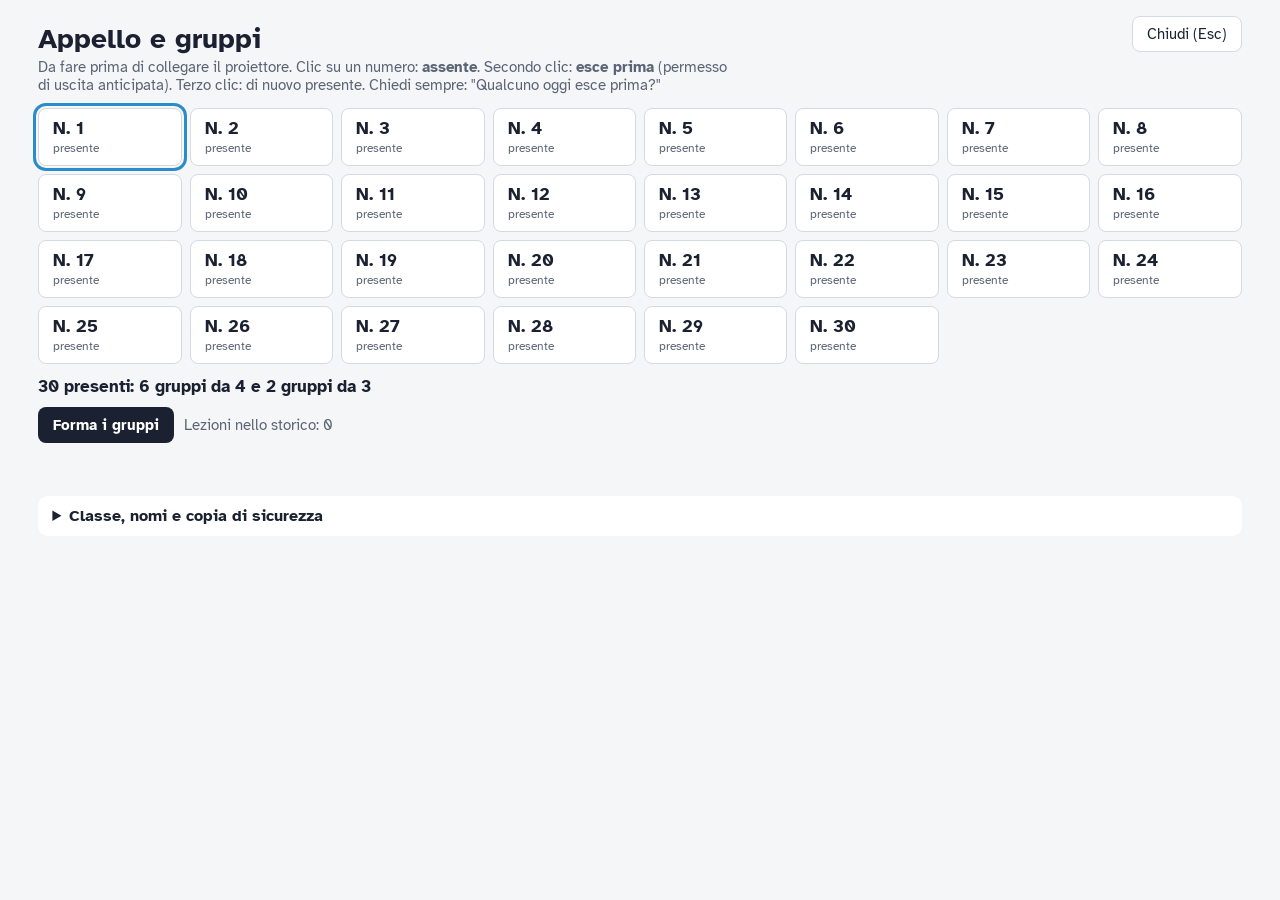
==== incontri/incontro-01/index.html @ 1d73b685 "Barattolo: interventi a mano (M, K); parti comuni delle lezioni; incontro 2 senza slide riservate (D" ====
<!doctype html>
<html lang="it">
<head>
<meta charset="utf-8">
<meta name="viewport" content="width=device-width, initial-scale=1">
</head>
<body>
<title>Slide incontro 1</title>
<!-- Pubblicato dopo l'incontro. Generato da incontri/incontro-01/slide/index.html (Incontro 1. Il cervello indovina) -->
<style>
/* Progetto 16. Palette comune (traduzione di palette.json).
   Uso: <link rel="stylesheet" href="../design/palette.css">
   Le slide sono proiettate su sfondo chiaro (carta) con testo inchiostro;
   i colori dei gruppi sono accenti, mai sfondi di testo lungo. */
:root{
  --p16-carta:#F5F6F8;
  --p16-bianco:#FFFFFF;
  --p16-inchiostro:#1B2130;
  --p16-grigio:#5B6475;
  --p16-linea:#D5DAE2;
  --p16-notte:#0D1322;

  --p16-calma:#2FA36B;
  --p16-attenzione:#E3A008;
  --p16-blocco:#D9482B;

  --p16-g-rosso:#C8372D;
  --p16-g-arancio:#DB6A1C;
  --p16-g-giallo:#E2B007;
  --p16-g-verde:#3A8A3E;
  --p16-g-petrolio:#0E7C7B;
  --p16-g-azzurro:#2C8BC9;
  --p16-g-blu:#2E4A9B;
  --p16-g-viola:#6B3FA0;
  --p16-g-rosa:#C2387F;

  --p16-font:"Atkinson Hyperlegible","Atkinson",system-ui,-apple-system,"Segoe UI",sans-serif;
}

/* Progetto 16. Motore delle slide: stile comune.
   Fondo chiaro (carta), testo inchiostro, colori dei gruppi come accenti.
   Le slide "scena" (classe .scena) hanno fondo notte per gli effetti visivi. */
@font-face{font-family:"Atkinson Hyperlegible";src:url([data-uri]) format("truetype");font-weight:400}
@font-face{font-family:"Atkinson Hyperlegible";src:url([data-uri]) format("truetype");font-weight:700}
html,body{height:100%;margin:0}
body{background:var(--p16-carta);color:var(--p16-inchiostro);font-family:var(--p16-font);overflow:hidden}
.slide{position:fixed;inset:0;box-sizing:border-box;padding:6vh 130px 7vh 6vw;display:none;flex-direction:column;gap:2.6vh}
.slide.attiva{display:flex;animation:p16m-entra .35s ease}
@keyframes p16m-entra{from{opacity:0;transform:translateY(10px)}to{opacity:1;transform:none}}
@media (prefers-reduced-motion:reduce){.slide.attiva{animation:none}}
.slide.scena{background:var(--p16-notte);color:var(--p16-carta)}
.slide.centro{justify-content:center;align-items:center;text-align:center}

/* tipografia */
.occhiello{font-size:clamp(14px,1.3vw,22px);letter-spacing:.12em;text-transform:uppercase;color:var(--p16-grigio)}
.scena .occhiello{color:#9AA3B2}
h1{font-size:clamp(36px,5vw,92px);line-height:1.03;margin:0;max-width:15em;text-wrap:balance}
h2{font-size:clamp(28px,3.4vw,60px);line-height:1.08;margin:0;max-width:18em;text-wrap:balance}
.consegna{font-size:clamp(22px,2.4vw,44px);line-height:1.3;max-width:28em}
.piccolo{font-size:clamp(16px,1.4vw,24px);color:var(--p16-grigio);max-width:42em;line-height:1.4}
.scena .piccolo{color:#C9CFDA}
.grande{font-size:clamp(60px,9vw,180px);font-weight:700;line-height:1}

/* frammenti: compaiono uno alla volta con la freccia */
.passo{opacity:0;transform:translateY(8px);transition:opacity .4s ease,transform .4s ease}
.passo.visto{opacity:1;transform:none}

/* testata: icona della fase + timer */
.p16m-testata{position:fixed;top:2.4vh;right:110px;display:flex;align-items:center;gap:16px;z-index:50;pointer-events:none}
.p16m-fase{display:flex;align-items:center;gap:10px;font-size:clamp(14px,1.2vw,20px);font-weight:700;letter-spacing:.06em;
  text-transform:uppercase;padding:8px 14px;border-radius:999px;background:var(--p16-bianco);color:var(--p16-inchiostro);
  box-shadow:0 2px 10px rgba(13,19,34,.12)}
.p16m-fase svg{width:28px;height:28px}
.p16m-fase[hidden]{display:none}
.p16m-timer{position:relative;width:clamp(84px,8vw,140px);height:clamp(84px,8vw,140px)}
.p16m-timer[hidden]{display:none}
.p16m-timer svg{width:100%;height:100%;transform:rotate(-90deg)}
.p16m-timer .fondo{fill:var(--p16-bianco);stroke:var(--p16-linea);stroke-width:8}
.p16m-timer .arco{fill:none;stroke:var(--p16-calma);stroke-width:8;stroke-linecap:round;transition:stroke .3s}
.p16m-timer.fine .arco{stroke:var(--p16-blocco)}
.p16m-timer.pausa{opacity:.55}
.p16m-timer .cifre{position:absolute;inset:0;display:flex;align-items:center;justify-content:center;
  font-size:clamp(22px,2.2vw,40px);font-weight:700;font-variant-numeric:tabular-nums;color:var(--p16-inchiostro)}
.p16m-timer.fine{animation:p16m-pulsa 1s ease-in-out infinite}
@keyframes p16m-pulsa{50%{transform:scale(1.07)}}

/* barra di avanzamento */
.p16m-barra{position:fixed;left:0;bottom:0;height:4px;background:var(--p16-inchiostro);opacity:.25;z-index:40;transition:width .3s}
.scena ~ .p16m-barra{background:var(--p16-carta)}

/* bottoni dentro le slide */
.p16-bottone{font:inherit;font-size:clamp(16px,1.3vw,22px);padding:10px 18px;border-radius:10px;border:2px solid currentColor;
  background:transparent;color:inherit;cursor:pointer}
.p16-bottone:focus-visible{outline:3px solid var(--p16-g-azzurro);outline-offset:3px}
.p16-bottone.pieno{background:var(--p16-inchiostro);color:var(--p16-bianco);border-color:var(--p16-inchiostro)}

/* chip dei gruppi */
.chip{display:inline-flex;align-items:center;gap:8px;padding:6px 14px 6px 8px;border-radius:999px;background:var(--p16-bianco);
  font-weight:700;font-size:clamp(16px,1.4vw,24px);box-shadow:0 1px 6px rgba(13,19,34,.1);color:var(--p16-inchiostro)}
.chip svg{width:1.3em;height:1.3em}
.chip.spento{opacity:.35}
.chip.acceso{outline:4px solid var(--p16-inchiostro);outline-offset:2px}

/* aiuto tastiera */
.p16m-aiuto{position:fixed;left:16px;bottom:14px;font-size:13px;color:var(--p16-grigio);z-index:60;background:var(--p16-bianco);
  padding:8px 12px;border-radius:8px;box-shadow:0 2px 10px rgba(13,19,34,.15);line-height:1.6}
.p16m-aiuto[hidden]{display:none}
.p16m-aiuto kbd{border:1px solid var(--p16-linea);border-bottom-width:2px;border-radius:4px;padding:0 5px;font-family:inherit}
.p16m-avviso{position:fixed;left:50%;bottom:28px;transform:translateX(-50%);background:var(--p16-inchiostro);color:var(--p16-bianco);
  padding:10px 16px;border-radius:8px;font-size:16px;z-index:9950}


html,body{height:100%;background:var(--p16-carta)}
</style>
<style>
.regole{display:grid;grid-template-columns:repeat(auto-fit,minmax(min(100%,420px),1fr));gap:1.6vh 3vw;margin-top:1vh}
.regola b{display:block;font-size:clamp(20px,1.9vw,34px)}
.regola span{font-size:clamp(15px,1.25vw,22px);color:var(--p16-grigio);line-height:1.35}
.domanda-fissa{margin-top:auto;background:var(--p16-inchiostro);color:var(--p16-bianco);padding:2vh 2vw;border-radius:12px;
  font-size:clamp(18px,1.7vw,30px);font-weight:700;max-width:46em}
.domanda-fissa small{display:block;font-size:.55em;letter-spacing:.12em;text-transform:uppercase;opacity:.7;font-weight:400;margin-bottom:.4em}

/* carte */
.tavolo{display:flex;flex-wrap:wrap;gap:2vw;justify-content:center;align-items:center;margin:auto 0}
.carta{width:clamp(110px,11vw,210px);aspect-ratio:5/7;filter:drop-shadow(0 8px 18px rgba(0,0,0,.35));transition:transform .5s,opacity .5s}
.tavolo.coperto .carta{opacity:0;transform:translateY(20px) scale(.95)}
.confronto{display:grid;gap:3vh;margin:auto 0;width:100%}
.confronto .riga{display:flex;align-items:center;gap:1.6vw;justify-content:center}
.confronto .riga b{width:7em;text-align:right;font-size:clamp(18px,1.8vw,32px)}
.confronto .carta{width:clamp(80px,8vw,150px)}
.trucco-msg{font-size:clamp(26px,3vw,56px);font-weight:700;text-align:center}

/* nomi */
.condizioni{display:grid;grid-template-columns:1fr 1fr;gap:3vw;margin-top:1vh}
.condizione h3{margin:0 0 1.2vh;font-size:clamp(22px,2.2vw,40px)}
.condizione .esempio{font-size:clamp(18px,1.7vw,30px);color:var(--p16-grigio);margin-bottom:1.4vh}
.chips{display:flex;flex-wrap:wrap;gap:10px}
.ordine{display:flex;flex-wrap:wrap;gap:14px;margin-top:2vh}
table.conta{border-collapse:collapse;font-size:clamp(16px,1.35vw,24px);font-variant-numeric:tabular-nums}
table.conta th{text-align:left;font-size:.75em;letter-spacing:.06em;text-transform:uppercase;color:var(--p16-grigio);padding:4px 12px}
table.conta td{padding:5px 12px;border-top:1px solid var(--p16-linea)}
table.conta input{width:4.2em;font:inherit;padding:4px 6px;border:1.5px solid var(--p16-linea);border-radius:6px;text-align:right}
table.conta input:focus{outline:3px solid var(--p16-g-azzurro);border-color:transparent}
.risultato{display:grid;gap:2vh;align-content:start}
.barra-ris{display:grid;grid-template-columns:9em 1fr 5em;gap:12px;align-items:center;font-size:clamp(18px,1.6vw,28px)}
.barra-ris .trac{height:2.2em;background:var(--p16-linea);border-radius:8px;overflow:hidden}
.barra-ris .riemp{height:100%;width:0;transition:width .6s ease}
.barra-ris output{font-weight:700;text-align:right}
.conta-wrap{display:grid;grid-template-columns:minmax(0,1.1fr) minmax(0,1fr);gap:3vw;align-items:start}

/* gara dei colori */
.lista{display:grid;grid-template-columns:repeat(4,minmax(0,1fr));gap:2vh 2.4vw;margin:auto 0;font-weight:700;font-size:clamp(26px,3vw,60px);letter-spacing:.03em}
.cronometro{font-size:clamp(50px,6vw,110px);font-weight:700;font-variant-numeric:tabular-nums}
.tempi{display:flex;gap:4vw;font-size:clamp(18px,1.6vw,28px)}
.tempi b{font-variant-numeric:tabular-nums}

/* sequenza */
.seq{display:grid;grid-template-columns:repeat(3,minmax(0,1fr));gap:2vw;margin-top:1vh}
.seq-f{background:var(--p16-bianco);border-radius:14px;padding:2.2vh 1.4vw;box-shadow:0 2px 10px rgba(13,19,34,.08);display:flex;flex-direction:column;gap:.8vh}
.seq-f svg{width:3.2vw;min-width:34px;height:auto;fill:var(--p16-inchiostro)}
.seq-f b{font-size:clamp(22px,2.1vw,38px)}
.seq-f span{font-size:clamp(16px,1.35vw,24px);color:var(--p16-grigio);line-height:1.35}
/* icona grande */
.icona-grande{display:flex;gap:4vw;align-items:center;margin-top:4vh}
.icona-grande>svg{width:18vh;min-width:90px;height:auto;flex:none;fill:var(--p16-inchiostro)}
/* somma a mente */
.numero-grande{font-size:clamp(90px,16vw,300px);font-weight:700;font-variant-numeric:tabular-nums;line-height:1;margin:4vh 0}
.numero-medio{font-size:clamp(48px,6vw,110px);font-weight:700;margin:1vh 0;font-variant-numeric:tabular-nums}

.mani{font-size:clamp(18px,1.5vw,26px);color:var(--p16-grigio)}
.mani input{font:inherit;width:4em;padding:4px 8px;border:1px solid var(--p16-linea);border-radius:8px}

/* gruppi animati */
.isole{display:grid;grid-template-columns:repeat(auto-fill,minmax(min(100%,250px),1fr));gap:1.6vh 1.4vw;margin-top:1vh;overflow:hidden}
.isola{background:var(--p16-bianco);border-radius:12px;box-shadow:0 2px 12px rgba(13,19,34,.1);overflow:hidden;opacity:0;transform:scale(.9) translateY(14px);transition:opacity .5s,transform .5s}
.isola.on{opacity:1;transform:none}
.isola .banda{height:8px}
.isola .testa{display:flex;align-items:center;gap:8px;padding:8px 12px 4px;font-weight:700;font-size:clamp(16px,1.3vw,22px)}
.isola .testa svg{width:1.3em;height:1.3em}
.isola ul{list-style:none;margin:0;padding:0 12px 10px;font-size:clamp(14px,1.15vw,20px)}
.isola li{display:flex;justify-content:space-between;gap:8px;padding:3px 0;border-top:1px solid var(--p16-linea);opacity:0;transform:translateX(-8px);transition:opacity .35s,transform .35s}
.isola li.on{opacity:1;transform:none}
.isola li span{color:var(--p16-grigio);font-size:.85em;white-space:nowrap}
.demo{font-size:13px;color:var(--p16-grigio)}

/* due colonne */
.due{display:grid;grid-template-columns:1fr 1fr;gap:3vw;margin-top:1vh}
.due h3{margin:0 0 1vh;font-size:clamp(22px,2.1vw,38px)}
.due ul{margin:0;padding-left:1.1em;font-size:clamp(18px,1.6vw,30px);line-height:1.45}

/* elenco grande */
.elenco{font-size:clamp(22px,2.3vw,42px);line-height:1.45;margin:0;padding-left:1.2em;max-width:30em}
.tre-azioni{display:flex;flex-wrap:wrap;gap:1.4vw;margin-top:1vh}
.tre-azioni div{flex:1 1 220px;background:var(--p16-bianco);border-radius:14px;padding:2.4vh 1.4vw;font-size:clamp(22px,2.2vw,40px);font-weight:700;box-shadow:0 2px 10px rgba(13,19,34,.08)}
.tre-azioni small{display:block;font-size:.5em;color:var(--p16-grigio);font-weight:400;margin-top:.6vh}

/* ruoli nel dibattito */
.ruoli-dib{display:grid;grid-template-columns:repeat(4,minmax(0,1fr));gap:1vw;margin-top:auto}
.ruoli-dib div{background:var(--p16-bianco);border-radius:12px;padding:1.4vh 1vw;font-size:clamp(14px,1.15vw,20px);box-shadow:0 2px 10px rgba(13,19,34,.08)}
.ruoli-dib b{display:block;font-size:1.15em;margin-bottom:.4vh}
.segnaposto{border:2px dashed var(--p16-linea);border-radius:14px;padding:2vh 1.6vw;color:var(--p16-grigio);font-size:clamp(16px,1.4vw,24px)}

/* 1089 */
.passi1089{font-size:clamp(22px,2.3vw,42px);line-height:1.5;margin:0;padding-left:1.3em}
.passi1089 em{color:var(--p16-grigio);font-style:normal;font-size:.75em}

/* pallino */
#pallino{position:absolute;inset:0;width:100%;height:100%}
.slide.scena.piena{padding:0}
.didascalia{position:absolute;left:6vw;bottom:6vh;color:var(--p16-inchiostro);font-size:clamp(18px,1.6vw,28px);background:rgba(245,246,248,.85);padding:10px 16px;border-radius:10px}

/* materiale, ruoli */
.scatola,.ruoli-carte,.tre-passi{display:grid;grid-template-columns:repeat(4,minmax(0,1fr));gap:1.6vw;margin-top:1vh}
.tre-passi{grid-template-columns:repeat(3,minmax(0,1fr));margin-top:3vh}
.scatola>div,.ruoli-carte>div,.tre-passi>div{background:var(--p16-bianco);border-radius:14px;padding:2.4vh 1.4vw;box-shadow:0 2px 10px rgba(13,19,34,.08);display:flex;flex-direction:column;gap:.8vh}
.scatola svg,.ruoli-carte svg,.tre-passi svg{width:clamp(40px,4.5vw,84px);height:auto;color:var(--p16-inchiostro);fill:var(--p16-inchiostro)}
.scatola svg,.ruoli-carte svg{fill:none}
.scatola b,.ruoli-carte b,.tre-passi b{font-size:clamp(20px,1.9vw,34px)}
.scatola span,.ruoli-carte span,.tre-passi span{font-size:clamp(15px,1.3vw,23px);color:var(--p16-grigio)}
.ruolo-wrap{display:grid;grid-template-columns:minmax(0,.7fr) minmax(0,1.6fr);gap:3vw;align-items:start;margin-top:8vh}
.tessera-grande{background:var(--p16-bianco);border-radius:16px;border-top:12px solid var(--p16-inchiostro);padding:3vh 2vw;box-shadow:0 6px 24px rgba(13,19,34,.14);display:flex;flex-direction:column;gap:2vh;align-items:flex-start;animation:p16-tessera .7s ease}
.tessera-grande svg{width:clamp(70px,8vw,150px);height:auto;color:var(--p16-inchiostro)}
.tessera-grande b{font-size:clamp(26px,2.6vw,48px);line-height:1.1}
@keyframes p16-tessera{from{transform:rotateY(90deg)}to{transform:none}}
.ruolo-dx{display:flex;flex-direction:column;gap:2vh}
.situazione{background:var(--p16-inchiostro);color:var(--p16-bianco);border-radius:14px;padding:2.4vh 1.8vw;font-size:clamp(20px,2vw,36px);line-height:1.35}
.situazione small{display:block;font-size:.5em;letter-spacing:.14em;text-transform:uppercase;opacity:.7;margin-bottom:.6vh}
.fa{margin:0;padding-left:1.2em;font-size:clamp(20px,2vw,36px);line-height:1.45;font-weight:700}
/* come nascono i gruppi */
.scena-gruppi{position:relative;flex:1;min-height:40vh;margin-top:1vh}
.scena-linee{position:absolute;inset:0;width:100%;height:100%;pointer-events:none}
.sg-isola{position:absolute;border-radius:50%;border:5px solid;background:var(--p16-bianco);transform:translate(-50%,-50%) scale(.3);opacity:0;transition:opacity .5s,transform .5s}
.sg-isola.on{opacity:1;transform:translate(-50%,-50%)}
.sg-isola span{position:absolute;left:50%;top:100%;transform:translateX(-50%);margin-top:6px;font-weight:700;font-size:clamp(14px,1.1vw,20px);white-space:nowrap}
.sg-pallino{position:absolute;width:var(--d);height:var(--d);margin:calc(var(--d) / -2) 0 0 calc(var(--d) / -2);border-radius:50%;background:var(--p16-inchiostro);color:var(--p16-bianco);display:grid;place-items:center;font-weight:700;font-size:calc(var(--d) * .42);transition:left .9s cubic-bezier(.5,0,.2,1),top .9s cubic-bezier(.5,0,.2,1),opacity .5s,transform .5s,background .4s}
.sg-pallino.assente{background:var(--p16-linea);color:var(--p16-grigio);transform:scale(.8)}
.sg-pallino.esce{box-shadow:0 0 0 5px var(--p16-attenzione)}
.sg-pallino.via{opacity:0}
.sg-pallino i{position:absolute;right:-8px;top:-8px;background:var(--p16-bianco);color:var(--p16-inchiostro);border:2px solid var(--p16-inchiostro);border-radius:999px;font-style:normal;font-size:calc(var(--d) * .36);padding:0 5px;line-height:1.3;opacity:0;transition:opacity .4s}
.sg-pallino.ruoli i{opacity:1}
/* tempo di parola */
.tp{display:flex;flex-direction:column;gap:2vh;margin-top:1vh}
.tp-riga{display:grid;grid-template-columns:minmax(0,12em) minmax(0,1fr);gap:2vw;align-items:center}
.tp-et{display:flex;align-items:center;gap:12px;font-size:clamp(20px,1.9vw,34px);font-weight:700}
.tp-et svg{width:1.6em;height:1.6em;fill:var(--p16-inchiostro)}
.tp-barra{display:flex;gap:3px;height:7vh;min-height:40px}
.tp-barra i{flex:1;background:var(--p16-g-giallo);border-radius:4px;transform:scaleY(0);transform-origin:bottom;transition:transform .4s ease,background .4s}
.tp-barra.on i{transform:none}
.tp-barra i.tu{background:var(--p16-inchiostro)}
/* testo mescolato e controllare */
.testo-mescolato{font-size:clamp(26px,3vw,56px);line-height:1.4;font-weight:700;max-width:28em;margin:2vh 0}
.casi{display:grid;grid-template-columns:repeat(2,minmax(0,1fr));gap:1.6vh 2vw}
.caso{background:var(--p16-bianco);border-radius:14px;padding:2vh 1.4vw;box-shadow:0 2px 10px rgba(13,19,34,.08);display:flex;flex-direction:column;gap:.8vh;font-size:clamp(16px,1.4vw,25px)}
.caso b{font-size:1.15em}
.caso i{font-style:normal;font-weight:700}
/* foglio di esempio */
.memoria-wrap{display:grid;grid-template-columns:minmax(0,1fr) minmax(0,1fr);gap:3vw;align-items:start}
.foglio{background:var(--p16-bianco);border-radius:6px;padding:2.4vh 1.8vw;box-shadow:0 6px 24px rgba(13,19,34,.14);font-size:clamp(16px,1.4vw,25px);line-height:1.6;background-image:repeating-linear-gradient(transparent 0 calc(1.6em - 1px),var(--p16-linea) calc(1.6em - 1px) 1.6em);transform:rotate(-1deg)}
.foglio h4{margin:0 0 .4em;font-size:1em}
.foglio .r{display:flex;gap:.5em;align-items:baseline}
.foglio .r svg{width:1em;height:1em;flex:none;align-self:center}
.foglio .tot{margin-top:.4em;font-weight:700}
.foglio .eti{color:var(--p16-grigio);font-size:.8em}
/* buste */
.buste{display:grid;grid-template-columns:repeat(4,minmax(0,1fr));gap:1.4vw}
.busta{background:var(--p16-bianco);border-radius:10px;padding:2vh 1.2vw;border-top:10px solid var(--p16-grigio);box-shadow:0 2px 10px rgba(13,19,34,.1);font-size:clamp(16px,1.35vw,24px)}
.busta small{display:block;font-weight:700;letter-spacing:.1em;text-transform:uppercase;color:var(--p16-grigio);font-size:.75em;margin-bottom:.6vh}
.compatto .tre-azioni div{font-size:clamp(18px,1.7vw,30px);padding:1.8vh 1.2vw}
.compatto .tre-azioni small{font-size:.62em}
.compatto .consegna{font-size:clamp(18px,1.6vw,28px);margin:0}
/* ruoli senza interazione */
.tessera-grande span{font-size:clamp(16px,1.4vw,24px);color:var(--p16-grigio);line-height:1.35}
.sit-lista{display:flex;flex-direction:column;gap:1.6vh}
.sit{background:var(--p16-bianco);border-radius:12px;padding:1.8vh 1.4vw;box-shadow:0 2px 10px rgba(13,19,34,.08);display:grid;grid-template-columns:minmax(0,1fr) minmax(0,1.3fr);gap:1.6vw;align-items:center;border-left:8px solid var(--p16-inchiostro)}
.sit b{font-size:clamp(17px,1.5vw,27px)}
.sit span{font-size:clamp(15px,1.3vw,23px);color:var(--p16-inchiostro);line-height:1.35}
/* fatto o opinione */
.fo-regola{display:grid;grid-template-columns:1fr 1fr;gap:1.6vw}
.fo-regola div{background:var(--p16-inchiostro);color:var(--p16-bianco);border-radius:12px;padding:1.6vh 1.4vw;font-size:clamp(18px,1.6vw,28px)}
.fo-regola i{font-style:normal;text-decoration:underline;text-underline-offset:4px}
.fo-griglia{display:grid;grid-template-columns:repeat(3,minmax(0,1fr));gap:1.4vh 1.4vw}
.fo-carta{background:var(--p16-bianco);border-radius:12px;padding:1.6vh 1.2vw;box-shadow:0 2px 10px rgba(13,19,34,.08);display:flex;flex-direction:column;gap:.7vh;border-top:8px solid var(--p16-linea)}
.fo-carta b{font-size:clamp(16px,1.4vw,25px)}
.fo-dopo{display:flex;flex-direction:column;gap:.6vh}
.fo-carta small{font-size:clamp(13px,1.05vw,19px);color:var(--p16-grigio);line-height:1.35}
.fo-et{align-self:flex-start;font-weight:700;font-size:clamp(13px,1vw,18px);letter-spacing:.08em;text-transform:uppercase;padding:2px 10px;border-radius:999px;color:var(--p16-bianco)}
.fo-carta[data-tipo="f"]{border-top-color:var(--p16-g-azzurro)} .fo-carta[data-tipo="f"] .fo-et{background:var(--p16-g-azzurro)}
.fo-carta[data-tipo="o"]{border-top-color:var(--p16-g-rosa)} .fo-carta[data-tipo="o"] .fo-et{background:var(--p16-g-rosa)}
.fo-carta[data-tipo="fo"]{border-top-color:var(--p16-g-viola)} .fo-carta[data-tipo="fo"] .fo-et{background:var(--p16-g-viola)}
/* cosa facciamo: pirotecnico */
.regole-big{display:grid;grid-template-columns:repeat(3,minmax(0,1fr));gap:2vw;margin:auto 0}
.rg{background:var(--p16-bianco);color:var(--p16-inchiostro);border-radius:20px;padding:3.4vh 1.8vw;display:flex;flex-direction:column;gap:1.6vh;border-top:14px solid var(--c);box-shadow:0 10px 40px rgba(0,0,0,.35)}
.rg svg{width:clamp(60px,6.5vw,124px);height:auto;color:var(--c)}
.rg b{font-size:clamp(24px,2.5vw,46px);line-height:1.1}
.rg span{font-size:clamp(16px,1.4vw,25px);color:var(--p16-grigio);line-height:1.35}
.rg.passo{transform:translateY(60px) scale(.6) rotate(-6deg);opacity:0;transition:transform .7s cubic-bezier(.2,1.6,.4,1),opacity .4s}
.rg.passo.visto{transform:none;opacity:1}
.rg.visto svg{animation:p16-gira 1s ease .2s}
@keyframes p16-gira{0%{transform:scale(1) rotate(0)}40%{transform:scale(1.35) rotate(-14deg)}100%{transform:none}}
/* sequenza e ascolto */
.seq-mini .seq-f{padding:1.4vh 1.2vw;flex-direction:row;align-items:center;gap:1vw}
.seq-mini .seq-f svg{width:2.4vw;min-width:28px;flex:none}
.seq-mini .seq-f b{font-size:clamp(18px,1.6vw,28px);white-space:nowrap}
.seq-mini .seq-f span{font-size:clamp(14px,1.15vw,20px)}
.tp-riga .tp-barra i{transform:scaleY(0)}
.tp-riga.visto .tp-barra i{transform:none}
.tp-leg{display:flex;gap:2vw;font-size:clamp(14px,1.15vw,20px);color:var(--p16-grigio)}
.tp-leg span{display:flex;align-items:center;gap:8px}
.tp-leg i{display:inline-block;width:22px;height:22px;border-radius:4px;background:var(--p16-g-giallo)}
.tp-leg i.tu{background:var(--p16-inchiostro)}
/* mano e maccherone */
.mano-wrap{display:grid;grid-template-columns:minmax(0,1fr) minmax(0,1fr);gap:4vw;align-items:start;margin-top:1vh}
.mano-wrap h2{margin:0 0 2vh}
.mano-passi{list-style:none;margin:0;padding:0;display:flex;flex-direction:column;gap:2.4vh;font-size:clamp(22px,2.2vw,40px);font-weight:700}
.mano-passi li{display:flex;align-items:center;gap:1.4vw}
.mano-passi svg{width:clamp(44px,4.4vw,84px);height:auto;flex:none;fill:var(--p16-inchiostro);color:var(--p16-inchiostro)}
.isola-mac{position:relative;width:min(100%,46vh);aspect-ratio:1;margin:0 auto 1vh}
.im-tavolo{position:absolute;inset:22%;border-radius:50%;background:var(--p16-bianco);box-shadow:inset 0 0 0 6px var(--p16-linea)}
.im-pers{position:absolute;width:20%;height:20%;margin:-10% 0 0 -10%;border-radius:50%;display:grid;place-items:center;transition:transform .3s}
.im-pers svg{width:70%;height:70%;fill:var(--p16-bianco)}
.im-pers.parla{transform:scale(1.18)}
.im-fum{position:absolute;padding:4px 10px;border-radius:12px;background:var(--p16-inchiostro);color:var(--p16-bianco);font-weight:700;font-size:clamp(14px,1.3vw,22px);transform:translate(-50%,-50%) scale(0);transition:transform .35s cubic-bezier(.2,1.6,.4,1);white-space:nowrap}
.im-fum.on{transform:translate(-50%,-50%) scale(1)}
.im-mac{position:absolute;left:0;top:0;width:22%;height:22%;margin:-11% 0 0 -11%;transition:transform .9s cubic-bezier(.5,0,.3,1);color:var(--p16-g-giallo)}
.im-mac svg{width:100%;height:100%;filter:drop-shadow(0 4px 6px rgba(0,0,0,.25))}
.im-mac.salta svg{animation:p16-salta .9s ease}
@keyframes p16-salta{0%{transform:scale(1) rotate(0)}50%{transform:scale(1.7) rotate(200deg)}100%{transform:scale(1) rotate(360deg)}}
@media (prefers-reduced-motion: reduce){.rg.passo,.im-mac,.tp-barra i{transition:none}.rg.visto svg,.im-mac.salta svg{animation:none}}
/* accoglienza */
.acc{display:grid;grid-template-columns:repeat(3,minmax(0,1fr));gap:2.4vw;margin:auto 0}
.acc-v{display:flex;flex-direction:column;align-items:center;text-align:center;gap:1.6vh;opacity:0;transform:scale(.4);animation:p16-pop .7s cubic-bezier(.2,1.6,.4,1) forwards}
.acc-v:nth-child(2){animation-delay:.5s}.acc-v:nth-child(3){animation-delay:1s}
.acc-v svg{width:clamp(90px,10vw,190px);height:auto;color:var(--p16-inchiostro)}
.acc-v b{font-size:clamp(26px,2.8vw,52px);line-height:1.1}
.acc-v span{font-size:clamp(18px,1.6vw,28px);color:var(--p16-grigio)}
@keyframes p16-pop{to{opacity:1;transform:none}}
/* busta */
.mat{display:grid;grid-template-columns:minmax(0,1.3fr) minmax(0,1fr);gap:2vw}
.mat>div{background:var(--p16-bianco);border-radius:16px;padding:2.4vh 1.6vw;box-shadow:0 2px 12px rgba(13,19,34,.1);display:flex;flex-direction:column;gap:1.4vh}
.mat-busta{border:4px solid var(--p16-inchiostro)}
.mat-busta>svg{width:clamp(50px,5vw,96px);height:auto;color:var(--p16-inchiostro)}
.mat>div>b{font-size:clamp(22px,2.2vw,40px)}
.mat-dentro{display:grid;gap:1.4vh}
.mat-dentro>div{display:flex;gap:1vw;align-items:center}
.mat-dentro svg{width:clamp(36px,3.4vw,64px);height:auto;flex:none;color:var(--p16-inchiostro)}
.mat-dentro span{display:flex;flex-direction:column;font-size:clamp(15px,1.3vw,23px);color:var(--p16-grigio)}
.mat-dentro span b{color:var(--p16-inchiostro);font-size:1.3em}
/* timbro scherzoso */
.fo-carta{position:relative}
.fo-timbro{position:absolute;right:6%;top:30%;border:5px solid var(--p16-g-azzurro);color:var(--p16-g-azzurro);background:var(--p16-bianco);font-weight:700;font-size:clamp(22px,2.4vw,44px);text-transform:uppercase;letter-spacing:.08em;padding:.1em .5em;border-radius:10px;transform:rotate(-12deg) scale(3);opacity:0;pointer-events:none;transition:transform .35s cubic-bezier(.3,1.8,.5,1),opacity .2s;text-align:center;line-height:1.05}
.fo-timbro small{display:block;font-size:.4em;letter-spacing:.06em;text-transform:none}
.fo-timbro.on{opacity:1;transform:rotate(-12deg) scale(1)}
/* regole */
.regole-big{grid-template-columns:repeat(2,minmax(0,1fr));margin:1vh 0 0}
.rg{flex-direction:row;align-items:center;gap:1.6vw;box-shadow:0 4px 18px rgba(13,19,34,.12)}
.rg>div{display:flex;flex-direction:column;gap:.8vh}
.rg-top{grid-column:1 / -1;padding:4vh 2.4vw}
.rg-top b{font-size:clamp(32px,3.6vw,66px)}
.rg-top span{font-size:clamp(18px,1.7vw,30px)}
.rg-top svg{width:clamp(80px,9vw,170px)}
/* tre gesti */
.gesti{display:grid;grid-template-columns:repeat(3,minmax(0,1fr));gap:1.6vw}
.gesto{background:var(--p16-bianco);border-radius:16px;padding:2.4vh 1.4vw;box-shadow:0 4px 18px rgba(13,19,34,.1);display:flex;flex-direction:column;align-items:center;text-align:center;gap:1vh}
.gesto svg{width:clamp(60px,6vw,116px);height:auto;color:var(--p16-inchiostro)}
.gesto b{font-size:clamp(20px,2vw,36px);line-height:1.15}
.gesto span{font-size:clamp(16px,1.4vw,25px);color:var(--p16-grigio)}
.gesto.passo{transform:scale(.5) rotate(8deg);opacity:0;transition:transform .6s cubic-bezier(.2,1.6,.4,1),opacity .3s}
.gesto.passo.visto{transform:none;opacity:1}
.spazio{display:grid;grid-template-columns:minmax(0,1fr) auto minmax(0,1fr);align-items:center;font-size:clamp(17px,1.6vw,28px);font-weight:700}
.sp-a,.sp-b{background:var(--p16-inchiostro);color:var(--p16-bianco);border-radius:12px;padding:1.6vh 1.2vw;text-align:center}
.sp-m{text-align:center;color:var(--p16-g-verde);padding:0;max-width:0;overflow:hidden;white-space:nowrap;transition:max-width 1.2s ease .3s,padding 1.2s ease .3s}
.spazio.visto .sp-m{max-width:16em;padding:0 2vw}
/* faro dell'attenzione */
.faro{position:absolute;inset:0;background:radial-gradient(circle at var(--x,30%) var(--y,40%),rgba(245,246,248,.22) 0,rgba(245,246,248,.08) 12%,transparent 26%);animation:p16-faro 9s ease-in-out infinite;pointer-events:none}
@keyframes p16-faro{0%{--x:20%;--y:30%}50%{--x:75%;--y:65%}100%{--x:20%;--y:30%}}
@property --x{syntax:'<percentage>';inherits:false;initial-value:30%}
@property --y{syntax:'<percentage>';inherits:false;initial-value:40%}
/* spiegazioni */
.spiega{display:grid;grid-template-columns:minmax(0,.8fr) minmax(0,1.4fr);gap:3vw;align-items:center}
.sp-vis{display:grid;place-items:center;min-height:34vh}
.sp-punti{margin:0;padding-left:1.3em;display:flex;flex-direction:column;gap:2vh;font-size:clamp(18px,1.75vw,32px);line-height:1.35}
.fonte{margin-top:auto;font-size:clamp(12px,.95vw,16px);color:var(--p16-grigio)}
.tavolino{position:relative;width:100%;max-width:420px}
.tv-piano{background:var(--p16-bianco);border-radius:14px;box-shadow:0 6px 20px rgba(13,19,34,.15);display:grid;grid-template-columns:repeat(4,1fr);gap:10px;padding:18px}
.tv-piano i{font-style:normal;font-weight:700;font-size:clamp(26px,2.6vw,48px);text-align:center;background:var(--p16-carta);border-radius:10px;padding:10px 0;transition:transform .8s cubic-bezier(.5,0,.8,.4),opacity .8s}
.tavolino.urto .tv-piano i:nth-child(3){transform:translate(40px,140px) rotate(60deg);opacity:0}
.tv-disturbo{position:absolute;right:-6px;top:-34px;background:var(--p16-g-rosso);color:var(--p16-bianco);font-weight:700;border-radius:999px;padding:6px 14px;transform:scale(0);transition:transform .3s cubic-bezier(.2,1.8,.4,1)}
.tavolino.urto .tv-disturbo{transform:scale(1.1)}
.faretto{display:grid;grid-template-columns:repeat(3,1fr);gap:12px;font-size:clamp(40px,4.4vw,84px);text-align:center;filter:none}
.faretto span{background:var(--p16-bianco);border-radius:10px;padding:8px 0;filter:blur(5px) grayscale(.6);opacity:.5;transition:filter .6s,opacity .6s}
.faretto span:nth-child(2n){color:var(--p16-g-rosso)}
.faretto span.luce{filter:none;opacity:1;box-shadow:0 0 0 6px var(--p16-g-giallo)}
.rete{position:relative;width:min(100%,360px);aspect-ratio:1}
.rete b,.rete i{position:absolute;transform:translate(-50%,-50%);border-radius:999px;padding:8px 16px;font-style:normal;font-weight:700;font-size:clamp(18px,1.7vw,30px)}
.rete b{left:50%;top:50%;background:var(--p16-inchiostro);color:var(--p16-bianco)}
.rete i{background:var(--p16-bianco);box-shadow:0 2px 10px rgba(13,19,34,.15);opacity:0;transition:opacity .5s}
.rete i:nth-of-type(1){left:50%;top:12%}.rete i:nth-of-type(2){left:12%;top:82%}.rete i:nth-of-type(3){left:88%;top:82%}
.rete.on i{opacity:1}
.rete::before{content:"";position:absolute;inset:16% 16% 22%;border:3px dashed var(--p16-linea);border-radius:50%;opacity:0;transition:opacity .5s .3s}
.rete.on::before{opacity:1}
.gara{display:flex;flex-direction:column;gap:3vh;width:100%}
.gara div{display:flex;flex-direction:column;gap:6px;font-size:clamp(16px,1.4vw,24px);font-weight:700}
.gara i{display:block;height:24px;border-radius:999px;background:var(--p16-inchiostro);width:0;transition:width 1s ease}
.gara.on .g1{width:55%}.gara.on .g2{width:95%;transition-duration:2.2s;background:var(--p16-g-rosso)}
.residuo{position:relative;width:240px;height:240px}
.residuo i{position:absolute;width:150px;height:150px;border-radius:50%;top:45px}
.residuo .r1{left:0;background:var(--p16-g-rosa);filter:blur(10px)}
.residuo .r2{left:90px;background:var(--p16-g-verde);filter:blur(10px);opacity:0;transition:opacity 1.2s}
.residuo.on .r2{opacity:.85}
/* sfondo che cambia */
.sfondi{display:flex;gap:3vw;font-size:clamp(18px,1.6vw,28px);font-weight:700}
.sfondi div{display:flex;flex-direction:column;align-items:center;gap:1vh}
.sfondi i{display:block;width:clamp(140px,15vw,280px);height:clamp(90px,10vh,180px);border-radius:14px;border:3px solid var(--p16-inchiostro)}
/* argomenti */
.temi{display:grid;grid-template-columns:repeat(4,minmax(0,1fr));gap:1.4vw}
.temi div{background:var(--p16-bianco);border-radius:14px;padding:2.2vh 1.2vw;font-size:clamp(17px,1.5vw,27px);font-weight:700;box-shadow:0 2px 10px rgba(13,19,34,.1);border-top:8px solid var(--c,var(--p16-inchiostro));opacity:0;transform:translateY(30px) rotate(-3deg);animation:p16-pop .6s cubic-bezier(.2,1.6,.4,1) forwards}
/* esperimento dei nomi */
.fasi-esp{margin:0;padding-left:1.4em;display:flex;flex-direction:column;gap:1.4vh;font-size:clamp(18px,1.7vw,30px)}
.fasi-esp .condizioni{margin-top:1vh}
.due-modi{display:grid;grid-template-columns:1fr 1fr;gap:2vw}
.due-modi>div{background:var(--p16-bianco);border-radius:14px;padding:2vh 1.4vw;box-shadow:0 2px 10px rgba(13,19,34,.08);font-size:clamp(17px,1.5vw,27px)}
.due-modi h3{margin:0 0 .6vh}
.penne{font-size:clamp(22px,2.2vw,40px)}
.memoria-passi{margin:0;padding-left:1.3em;display:flex;flex-direction:column;gap:1.6vh;font-size:clamp(18px,1.7vw,30px);line-height:1.35}
.a4{background:var(--p16-bianco);aspect-ratio:210/297;max-height:58vh;margin:0 auto;border-radius:4px;box-shadow:0 6px 24px rgba(13,19,34,.16);position:relative;padding:3%;transform:rotate(-1.5deg)}
.angolo{width:78%;border:2px dashed var(--p16-grigio);border-radius:6px;padding:4%;font-size:clamp(12px,1.05vw,18px);display:grid;grid-template-columns:1fr 1fr;gap:6%}
.angolo h5{margin:0 0 .3em;font-size:1em}
.angolo .r{display:flex;gap:.3em;align-items:baseline;line-height:1.3}
.angolo .r svg{width:.9em;height:.9em;flex:none;align-self:center}
.angolo .tot{grid-column:auto;font-weight:700;margin-top:.4em;border-top:1px solid var(--p16-linea);padding-top:.3em}
.a4-resto{position:absolute;left:8%;right:8%;bottom:10%;color:var(--p16-grigio);font-size:clamp(12px,1vw,17px);text-align:center;border-top:1px dashed var(--p16-linea);padding-top:.6em}
/* salasso */
.salasso{display:grid;grid-template-columns:1fr 1fr;gap:2vw}
.salasso div{background:var(--p16-bianco);border-radius:14px;padding:2.4vh 1.6vw;box-shadow:0 2px 12px rgba(13,19,34,.1);font-size:clamp(18px,1.7vw,30px);line-height:1.35}
.salasso small{display:block;font-size:.6em;letter-spacing:.12em;text-transform:uppercase;color:var(--p16-grigio);margin-bottom:.6vh}
/* 1089 */
.enorme{font-size:clamp(48px,6vw,120px);line-height:1.1;max-width:14em}
.numero-boom{font-size:clamp(140px,26vw,520px);font-weight:700;line-height:1;color:var(--p16-g-giallo);animation:p16-boom 1.1s cubic-bezier(.2,1.6,.4,1)}
@keyframes p16-boom{0%{transform:scale(.1) rotate(-30deg);opacity:0}100%{transform:none;opacity:1}}
/* pianta dell'aula */
.pianta{position:relative;flex:1;min-height:0;border:4px solid var(--p16-inchiostro);border-radius:10px;background:var(--p16-bianco);margin-top:.5vh}
.lavagna{position:absolute;left:30%;right:30%;top:-4px;height:18px;background:var(--p16-inchiostro);color:var(--p16-bianco);font-size:16px;text-align:center;line-height:18px;border-radius:0 0 6px 6px;letter-spacing:.1em;text-transform:uppercase}
.isola-p{position:absolute;transform:translate(-50%,-50%) scale(.6);opacity:0;transition:opacity .5s,transform .6s cubic-bezier(.2,1.6,.4,1);display:grid;grid-template-columns:minmax(0,1fr) auto minmax(0,1fr);align-items:center;gap:10px;width:var(--w)}
.isola-p .lato{display:flex;flex-direction:column;gap:clamp(14px,3vh,34px)}
.isola-p .lato.sx .nome{justify-content:flex-end}
.isola-p.on{opacity:1;transform:translate(-50%,-50%)}
.isola-p .fila{display:grid;grid-template-columns:1fr 1fr;gap:10px;width:100%}
.isola-p .nome{display:flex;align-items:center;gap:6px;font-size:clamp(15px,1.2vw,24px);font-weight:700;white-space:nowrap;overflow:hidden;text-overflow:ellipsis;opacity:0;transform:translateY(-8px);transition:opacity .4s,transform .4s}
.isola-p .nome.on{opacity:1;transform:none}
.isola-p .fila .nome:nth-child(2){justify-content:flex-end}
.isola-p .nome svg{width:1.1em;height:1.1em;flex:none;color:var(--p16-inchiostro)}
.banchi{position:relative;display:grid;grid-template-rows:1fr 1fr;gap:3px;width:clamp(60px,5.2vw,100px);height:clamp(90px,15vh,170px);border-radius:6px;padding:3px;background:var(--g)}
.banchi i{border:2px solid rgba(255,255,255,.55);border-radius:4px}
.banchi .etg{position:absolute;inset:0;display:flex;flex-direction:column;align-items:center;justify-content:center;gap:4px;color:var(--p16-bianco);font-weight:700;font-size:clamp(15px,1.25vw,24px);z-index:1;text-align:center}
.banchi .etg svg{width:1.2em;height:1.2em;fill:var(--p16-bianco)}
.centrato{text-align:center;margin-left:auto;margin-right:auto}
/* respiro */
.respiro{width:clamp(60px,6vw,116px);aspect-ratio:1;border-radius:50%;border:5px solid var(--p16-inchiostro);animation:p16-respiro 6s ease-in-out infinite}
@keyframes p16-respiro{0%,100%{transform:scale(.55)}50%{transform:scale(1)}}
.g-num{align-self:flex-start;font-weight:700;font-size:clamp(20px,1.8vw,32px);color:var(--p16-grigio)}
.evid{background:var(--p16-g-giallo);padding:0 .2em;border-radius:6px}
.fo-carta.gira{animation:p16-flip .5s ease}
@keyframes p16-flip{0%{transform:none}50%{transform:rotateY(90deg)}100%{transform:none}}
/* muro delle prove */
.vis-doppio{display:flex;flex-direction:column;align-items:center;gap:3vh;width:100%}
.muro{display:grid;grid-template-columns:repeat(8,1fr);gap:4px;width:100%;max-width:380px}
.muro i{height:18px;background:var(--p16-linea);border-radius:3px}
.muro i.nostro{background:var(--p16-g-giallo);animation:p16-mattone 1s cubic-bezier(.3,1.5,.5,1)}
@keyframes p16-mattone{0%{transform:translateY(-120px) rotate(-20deg);opacity:0}100%{transform:none;opacity:1}}
/* flusso del confronto */
.flusso{list-style:none;margin:2vh 0 0;padding:0;display:grid;grid-template-columns:repeat(4,minmax(0,1fr));gap:1.4vw}
.flusso li{background:var(--p16-bianco);border-radius:16px;padding:2.4vh 1.2vw;box-shadow:0 4px 18px rgba(13,19,34,.1);display:flex;flex-direction:column;gap:1.2vh}
.flusso b{font-size:clamp(22px,2vw,36px)}
.flusso span{font-size:clamp(18px,1.6vw,28px);line-height:1.3}
.fl-ico svg{width:clamp(44px,4vw,76px);height:auto;fill:var(--p16-inchiostro)}
.caso-grande{font-size:clamp(30px,3.4vw,62px);font-weight:700;line-height:1.25;margin:auto 0;max-width:24em}
.caso-grande.piccolo-caso{font-size:clamp(24px,2.4vw,44px);margin:1vh 0 auto}
.ruoli-dib svg{width:1.4em;height:1.4em;display:block;margin-bottom:.4vh;color:var(--p16-inchiostro)}
.tesi-griglia{display:grid;grid-template-columns:repeat(3,minmax(0,1fr));gap:1.6vh 1.4vw}
.tesi-griglia div{background:var(--p16-bianco);border-radius:14px;padding:2.2vh 1.2vw;box-shadow:0 2px 12px rgba(13,19,34,.1);display:flex;flex-direction:column;gap:.8vh;font-size:clamp(18px,1.6vw,28px)}
.tesi-griglia b{font-size:1.2em}
.estratto{font-size:clamp(26px,2.8vw,50px);font-weight:700;color:var(--p16-g-giallo);min-height:1.2em}
/* tutto leggibile dal fondo dell'aula */
.piccolo{font-size:clamp(20px,1.6vw,30px)}
.fonte{display:none}
.sit b{font-size:clamp(20px,1.7vw,30px)} .sit span{font-size:clamp(19px,1.55vw,28px)}
.tessera-grande span{font-size:clamp(19px,1.55vw,28px)}
.fo-carta b{font-size:clamp(19px,1.6vw,29px)} .fo-carta small{font-size:clamp(17px,1.3vw,24px)}
.caso{font-size:clamp(19px,1.55vw,28px)}
.seq-mini .seq-f span{font-size:clamp(17px,1.35vw,24px)}
.mat-dentro span{font-size:clamp(18px,1.5vw,27px)}
.tp-leg{font-size:clamp(18px,1.5vw,27px)}
.ruoli-dib div{font-size:clamp(18px,1.5vw,27px)}
.angolo{font-size:clamp(15px,1.25vw,22px)} .a4-resto{font-size:clamp(15px,1.2vw,21px)}
.gesto span{font-size:clamp(19px,1.6vw,29px)}
.fo-et{font-size:clamp(15px,1.15vw,21px)}
.temi div{font-size:clamp(18px,1.6vw,29px)}
.ruoli-carte span,.scatola span,.tre-passi span{font-size:clamp(18px,1.45vw,26px)}
#apri-appello{font-size:clamp(20px,1.6vw,30px)}
/* numero provvisorio delle slide */
.num-slide{position:absolute;left:12px;bottom:10px;font-size:14px;font-weight:700;color:var(--p16-grigio);background:var(--p16-bianco);border:1px solid var(--p16-linea);border-radius:6px;padding:1px 7px;z-index:5}
</style>



<section class="slide" data-id="appello" data-rumore="spento">
  <div class="occhiello">Slide 0 · solo per il prof, proiettore scollegato</div>
  <h2>Appello e gruppi</h2>
  <p class="consegna">Il pannello si apre da solo. Dopo "Conferma e mostra" le slide ripartono dalla slide 1.</p>
  <p class="consegna"><button class="p16-bottone" type="button" id="apri-appello">Apri appello e gruppi</button></p>
</section>

<section class="slide" data-id="accoglienza" data-rumore="spento">
  <div class="occhiello">Progetto 16 · Prima di cominciare</div>
  <div class="acc">
    <div class="acc-v"><svg viewBox="0 0 24 24" aria-hidden="true"><path d="M3 13h18v6a2 2 0 0 1-2 2H5a2 2 0 0 1-2-2z" fill="none" stroke="currentColor" stroke-width="2" stroke-linejoin="round"/><rect x="8.5" y="2" width="7" height="13" rx="1.5" fill="none" stroke="currentColor" stroke-width="2"/><path d="M11 12h2" stroke="currentColor" stroke-width="2" stroke-linecap="round"/><path d="M5 8l2 2M19 8l-2 2" stroke="currentColor" stroke-width="1.6" stroke-linecap="round"/></svg><b>I telefoni al loro posto</b></div>
    <div class="acc-v"><svg viewBox="0 0 24 24" aria-hidden="true"><path d="M9 6V4.5a3 3 0 0 1 6 0V6" fill="none" stroke="currentColor" stroke-width="2"/><rect x="5" y="6" width="14" height="16" rx="4" fill="none" stroke="currentColor" stroke-width="2"/><path d="M5 11.5h14" stroke="currentColor" stroke-width="2"/><rect x="8.5" y="14.5" width="7" height="4.5" rx="1.2" fill="none" stroke="currentColor" stroke-width="1.8"/></svg><b>Gli zaini in fondo all'aula</b></div>
    <div class="acc-v"><svg viewBox="0 0 24 24" aria-hidden="true"><path d="M4 20 L5 15 L16 4 L20 8 L9 19 Z M14 6 L18 10" fill="none" stroke="currentColor" stroke-width="2" stroke-linejoin="round"/></svg><b>In mano qualcosa per scrivere</b></div>
  </div>
  <p class="consegna centrato">Per ora sedetevi dove volete.</p>
</section>

<section class="slide" data-id="gruppi" data-rumore="spento">
  <div class="occhiello">I gruppi di oggi</div>
  <h2>Trova il tuo colore e il tuo ruolo</h2>
  <div class="pianta" id="pianta"><div class="lavagna">lavagna</div></div>
  <p class="demo" id="gruppi-demo"></p>
</section>

<section class="slide" data-id="materiale" data-rumore="spento" data-fase="tutti">
  <div class="occhiello">Il materiale del gruppo</div>
  <h2>Il custode di ogni gruppo viene a prendere la busta</h2>
  <div class="mat">
    <div class="mat-busta passo"><svg viewBox="0 0 24 24" aria-hidden="true"><rect x="2.5" y="5" width="19" height="14" rx="1.5" fill="none" stroke="currentColor" stroke-width="2"/><path d="M3 6l9 7 9-7" fill="none" stroke="currentColor" stroke-width="2" stroke-linejoin="round"/></svg><b>Nella busta</b>
      <div class="mat-dentro"><div><svg viewBox="0 0 24 24" aria-hidden="true"><path d="M8 2l3 7M16 2l-3 7" fill="none" stroke="currentColor" stroke-width="1.6"/><rect x="5" y="9" width="14" height="13" rx="2" fill="none" stroke="currentColor" stroke-width="2"/><path d="M10 12h4M8 16h8M8 19h5" stroke="currentColor" stroke-width="1.6"/></svg><span><b>Le tessere</b>una per ruolo, con il cordino</span></div><div><svg viewBox="0 0 24 24" aria-hidden="true"><path d="M6 3 H18 M6 21 H18 M7 3 C7 9 17 9 17 12 C17 15 7 15 7 21 M17 3 C17 9 7 9 7 12 C7 15 17 15 17 21" fill="none" stroke="currentColor" stroke-width="2" stroke-linejoin="round"/></svg><span><b>La clessidra</b>un minuto, per il custode</span></div><div><svg viewBox="0 0 24 24" aria-hidden="true"><path d="M6 3h9l4 4v14H6z" fill="none" stroke="currentColor" stroke-width="2" stroke-linejoin="round"/><path d="M9 11h7M9 15h7" stroke="currentColor" stroke-width="2"/></svg><span><b>Le schede</b>per le risposte del gruppo</span></div></div>
    </div>
    <div class="mat-parte passo"><b>A parte</b>
      <div class="mat-dentro"><div><svg viewBox="0 0 24 24" aria-hidden="true"><path d="M3 20A14 14 0 0 1 17 6h3v5h-3a9 9 0 0 0-9 9z" fill="none" stroke="currentColor" stroke-width="2" stroke-linejoin="round"/><path d="M6.5 15.5l3.5 1.5M9.5 11.5l3 2.6M13.5 8.5l1.6 3.4" stroke="currentColor" stroke-width="1.4"/></svg><span><b>Il maccherone</b>parla chi ce l'ha</span></div><div><svg viewBox="0 0 24 24" aria-hidden="true"><path d="M4 6h12v14H4z M8 3h12v14" fill="none" stroke="currentColor" stroke-width="2" stroke-linejoin="round"/></svg><span><b>I fogli</b>per scrivere da soli</span></div></div>
    </div>
  </div>
  <p class="consegna passo"><b>Trattiamola con cura:</b> si usa tutti i martedì. I cordini delle tessere sono stretti, ma la testa ci passa.</p>
</section>

<section class="slide" data-id="come-nascono" data-rumore="spento" data-fase="tutti">
  <div class="occhiello">Come nascono i gruppi</div>
  <h2 id="scena-testo">Ognuno ha un numero: quello del registro.</h2>
  <div class="scena-gruppi" id="scena-gruppi" aria-hidden="true"><svg class="scena-linee" id="scena-linee"></svg></div>
</section>

<section class="slide" data-id="ruoli" data-rumore="spento" data-fase="tutti">
  <div class="occhiello">I ruoli</div>
  <h2>In ogni gruppo, quattro compiti</h2>
  <div class="ruoli-carte">
    <div class="passo"><svg class="ico-ruolo" viewBox="0 0 24 24" aria-hidden="true"><circle cx="12" cy="12" r="9" fill="none" stroke="currentColor" stroke-width="2"/><path d="M12 5 L15 12 L12 19 L9 12 Z" fill="currentColor"/></svg><b>Facilitatore</b><span>tiene il gruppo sulla domanda</span></div>
    <div class="passo"><svg class="ico-ruolo" viewBox="0 0 24 24" aria-hidden="true"><path d="M6 3 H18 M6 21 H18 M7 3 C7 9 17 9 17 12 C17 15 7 15 7 21 M17 3 C17 9 7 9 7 12 C7 15 17 15 17 21" fill="none" stroke="currentColor" stroke-width="2" stroke-linejoin="round"/></svg><b>Custode dei turni e della busta</b><span>maccherone, clessidra, busta</span></div>
    <div class="passo"><svg class="ico-ruolo" viewBox="0 0 24 24" aria-hidden="true"><circle cx="10" cy="10" r="6" fill="none" stroke="currentColor" stroke-width="2.2"/><path d="M14.5 14.5 L20 20" stroke="currentColor" stroke-width="2.6" stroke-linecap="round"/></svg><b>Verificatore</b><span>chiede «come lo sappiamo?»</span></div>
    <div class="passo"><svg class="ico-ruolo" viewBox="0 0 24 24" aria-hidden="true"><path d="M4 20 L5 15 L16 4 L20 8 L9 19 Z M14 6 L18 10" fill="none" stroke="currentColor" stroke-width="2" stroke-linejoin="round"/></svg><b>Segretario</b><span>scrive e tiene il filo</span></div>
  </div>
  <p class="consegna passo">Nei gruppi da 3, facilitatore e custode sono la stessa persona. Nessun ruolo è più importante degli altri: senza uno, il gruppo si inceppa.</p>
</section>

<section class="slide" data-id="ruolo-F" data-rumore="spento" data-fase="tutti">
  <div class="occhiello">I ruoli in pratica</div>
  <div class="ruolo-wrap">
    <div class="tessera-grande"><svg class="ico-ruolo" viewBox="0 0 24 24" aria-hidden="true"><circle cx="12" cy="12" r="9" fill="none" stroke="currentColor" stroke-width="2"/><path d="M12 5 L15 12 L12 19 L9 12 Z" fill="currentColor"/></svg><b>Facilitatore</b><span>tiene il gruppo sulla domanda e fa uscire tutte le idee. Non decide chi ha ragione.</span></div>
    <div class="sit-lista"><div class="sit passo"><b>Dopo trenta secondi sono tutti d'accordo.</b><span>«Prima di chiudere: c'è un motivo per pensarla al contrario?» Un accordo troppo veloce va messo alla prova.</span></div><div class="sit passo"><b>Due compagni si scaldano: «Hai torto!» «No, sei tu che non capisci!»</b><span>«Fermi un attimo: ognuno dice in una frase che cosa pensa l'altro.» Lo scontro torna a essere un confronto tra idee.</span></div><div class="sit passo"><b>Il gruppo discute da cinque minuti su un dettaglio.</b><span>«Se cambiasse questo dettaglio, cambierebbe la risposta?» Se no, si va avanti.</span></div></div>
  </div>
</section>

<section class="slide" data-id="ruolo-C" data-rumore="spento" data-fase="tutti">
  <div class="occhiello">I ruoli in pratica</div>
  <div class="ruolo-wrap">
    <div class="tessera-grande"><svg class="ico-ruolo" viewBox="0 0 24 24" aria-hidden="true"><path d="M6 3 H18 M6 21 H18 M7 3 C7 9 17 9 17 12 C17 15 7 15 7 21 M17 3 C17 9 7 9 7 12 C7 15 17 15 17 21" fill="none" stroke="currentColor" stroke-width="2" stroke-linejoin="round"/></svg><b>Custode dei turni e della busta</b><span>fa girare il maccherone, usa la clessidra, cura la busta. Non giudica le idee.</span></div>
    <div class="sit-lista"><div class="sit passo"><b>Chi ha il maccherone non sa che cosa dire.</b><span>«Puoi anche passarlo.» Anche stare zitti è permesso: il maccherone è un diritto, non un obbligo.</span></div><div class="sit passo"><b>Uno ha il maccherone da molto tempo e gli altri non riescono a parlare.</b><span>Gira la clessidra: un minuto, poi il maccherone passa. Vale per tutti, così è giusto.</span></div><div class="sit passo"><b>Il timer segna: mancano cinque minuti alla fine.</b><span>«Ancora una frase a testa. Poi tessere e schede nella busta.»</span></div></div>
  </div>
</section>

<section class="slide" data-id="ruolo-V" data-rumore="spento" data-fase="tutti">
  <div class="occhiello">I ruoli in pratica</div>
  <div class="ruolo-wrap">
    <div class="tessera-grande"><svg class="ico-ruolo" viewBox="0 0 24 24" aria-hidden="true"><circle cx="10" cy="10" r="6" fill="none" stroke="currentColor" stroke-width="2.2"/><path d="M14.5 14.5 L20 20" stroke="currentColor" stroke-width="2.6" stroke-linecap="round"/></svg><b>Verificatore</b><span>chiede «come lo sappiamo?». Non dà torto a nessuno: fa domande.</span></div>
    <div class="sit-lista"><div class="sit passo"><b>«Mio cugino l'ha provato, e funziona.»</b><span>«È successo a una persona. Vale anche per tutti gli altri?»</span></div><div class="sit passo"><b>«Il 90 per cento dei ragazzi lo fa.»</b><span>«Da dove viene questo numero? 90 su quanti?»</span></div><div class="sit passo"><b>Un'idea che piace a tutto il gruppo, anche a lui.</b><span>È proprio quella da controllare di più: «Che cosa ci farebbe cambiare idea?»</span></div></div>
  </div>
</section>

<section class="slide" data-id="ruolo-S" data-rumore="spento" data-fase="tutti">
  <div class="occhiello">I ruoli in pratica</div>
  <div class="ruolo-wrap">
    <div class="tessera-grande"><svg class="ico-ruolo" viewBox="0 0 24 24" aria-hidden="true"><path d="M4 20 L5 15 L16 4 L20 8 L9 19 Z M14 6 L18 10" fill="none" stroke="currentColor" stroke-width="2" stroke-linejoin="round"/></svg><b>Segretario</b><span>scrive la risposta del gruppo e tiene il filo, anche per chi non c'era.</span></div>
    <div class="sit-lista"><div class="sit passo"><b>Il gruppo non riesce a mettersi d'accordo.</b><span>Scrive le due posizioni e il motivo di ognuna. Anche un disaccordo spiegato è un risultato.</span></div><div class="sit passo"><b>Un compagno ha il maccherone e dice un'idea importante, a bassa voce: nessuno la raccoglie.</b><span>La scrive e la rilegge al gruppo: «Questa idea non l'abbiamo ancora discussa.»</span></div><div class="sit passo"><b>La risposta finale è lunga cinque righe.</b><span>La riduce a una frase e la rilegge al gruppo: «Va bene così?»</span></div></div>
  </div>
</section>

<section class="slide" data-id="fatto-opinione" data-rumore="spento" data-fase="tutti">
  <div class="occhiello">Lo strumento del verificatore</div>
  <h2>Fatto o opinione?</h2>
  <div class="fo-regola"><div><b>Fatto</b> se due persone, controllando, trovano <i>la stessa cosa</i>.</div><div><b>Opinione</b> se dipende da <i>chi</i> la dice.</div></div>
  <div class="fo-griglia"><div class="fo-carta passo" data-tipo="f"><b>Il Po è il fiume più lungo d'Italia.</b><div class="passo fo-dopo"><span class="fo-et">Fatto</span><small>Si controlla con una carta geografica: chiunque misuri trova lo stesso fiume.</small></div></div><div class="fo-carta passo" data-tipo="o" id="fo-ferrara"><b>Ferrara è la città più bella dell'Emilia-Romagna.</b><div class="passo fo-dopo"><span class="fo-et">Opinione</span><small>Due persone possono pensarla in modo diverso, e nessuna delle due sbaglia.</small></div></div><div class="fo-carta passo" data-tipo="f"><b>A Ferrara ci sono più biciclette che abitanti.</b><div class="passo fo-dopo"><span class="fo-et">Fatto</span><small>Si può controllare contando. Potrebbe anche essere falso: un fatto si verifica, non è per forza vero.</small></div></div><div class="fo-carta passo" data-tipo="o"><b>La pizza con l'ananas è disgustosa.</b><div class="passo fo-dopo"><span class="fo-et">Opinione</span><small>Dipende dai gusti di chi la assaggia.</small></div></div><div class="fo-carta passo" data-tipo="f"><b>Alla maggior parte degli italiani non piace la pizza con l'ananas.</b><div class="passo fo-dopo"><span class="fo-et">Fatto</span><small>Sembra un'opinione, ma si può controllare con un sondaggio: è un fatto sulle opinioni.</small></div></div><div class="fo-carta passo" data-tipo="fo"><b>Questo è il film più visto dell'anno. Ed è il migliore.</b><div class="passo fo-dopo"><span class="fo-et">Fatto + opinione</span><small>La prima parte si conta (biglietti venduti). La seconda no.</small></div></div></div>
</section>

<section class="slide" data-id="regole" data-rumore="spento">
  <div class="occhiello">Progetto 16 · Quanto sono veramente tue le scelte che fai?</div>
  <h2>Cosa facciamo e come lo facciamo</h2>
  <div class="regole-big">
    <div class="rg rg-top passo" style="--c:var(--p16-g-verde)"><svg viewBox="0 0 24 24" aria-hidden="true"><path d="M9 18h6M10 21h4M12 3a6 6 0 0 0-4 10.5c.8.8 1 1.6 1 2.5h6c0-.9.2-1.7 1-2.5A6 6 0 0 0 12 3z" fill="none" stroke="currentColor" stroke-width="2.2" stroke-linejoin="round"/></svg><div><b>Si criticano le idee, non le persone</b><span>Prima di contestare, ripeto l'idea dell'altro con parole sue. Se l'altro dice «sì, è proprio così», allora posso rispondere.</span></div></div>
    <div class="rg passo" style="--c:var(--p16-g-azzurro)"><svg viewBox="0 0 24 24" aria-hidden="true"><path d="M4 12a8 8 0 0 1 14-5.3M20 12a8 8 0 0 1-14 5.3" fill="none" stroke="currentColor" stroke-width="2.4" stroke-linecap="round"/><path d="M18 2v5h-5M6 22v-5h5" fill="none" stroke="currentColor" stroke-width="2.4" stroke-linecap="round" stroke-linejoin="round"/></svg><div><b>Si può cambiare idea</b><span>Cambiare idea, o diventare meno sicuri, può voler dire che stiamo ragionando meglio.</span></div></div>
    <div class="rg passo" style="--c:var(--p16-g-arancio)"><svg viewBox="0 0 24 24" aria-hidden="true"><path d="M3 20A14 14 0 0 1 17 6h3v5h-3a9 9 0 0 0-9 9z" fill="none" stroke="currentColor" stroke-width="2" stroke-linejoin="round"/><path d="M6.5 15.5l3.5 1.5M9.5 11.5l3 2.6M13.5 8.5l1.6 3.4" stroke="currentColor" stroke-width="1.4"/></svg><div><b>Il maccherone</b><span>Nel gruppo parla chi ha il maccherone. Se serve, la clessidra dà un minuto a testa.</span></div></div>
  </div>
</section>

<section class="slide" data-id="sequenza" data-rumore="spento" data-fase="tutti">
  <div class="occhiello">Come lavoriamo, quasi sempre</div>
  <h2>Prima da solo, poi nel gruppo, poi tutti insieme</h2>
  <div class="seq seq-mini">
    <div class="seq-f"><svg viewBox="0 0 24 24"><circle cx="12" cy="7" r="4"/><path d="M4 22c0-5 3.6-8 8-8s8 3 8 8z"/></svg><b>Da solo</b><span>Ognuno pensa e scrive la sua idea.</span></div>
    <div class="seq-f"><svg viewBox="0 0 24 24"><circle cx="6" cy="8" r="3"/><circle cx="12" cy="6" r="3.3"/><circle cx="18" cy="8" r="3"/><path d="M0 21c0-4 2.6-7 6-7s6 3 6 7zM6 21c0-4.4 2.7-7.5 6-7.5s6 3.1 6 7.5zM12 21c0-4 2.6-7 6-7s6 3 6 7z"/></svg><b>Nel gruppo</b><span>Le idee si confrontano, da vicino.</span></div>
    <div class="seq-f"><svg viewBox="0 0 24 24"><rect x="2" y="3" width="20" height="13" rx="2"/><path d="M8 21h8M12 16v5" stroke="currentColor" stroke-width="2"/></svg><b>Tutti insieme</b><span>I gruppi mettono in comune.</span></div>
  </div>
  <div class="tp">
    <div class="tp-riga passo"><div class="tp-et">Tutti insieme</div><div class="tp-barra" id="tp-30"></div></div>
    <div class="tp-riga passo"><div class="tp-et">Nel gruppo</div><div class="tp-barra" id="tp-4"></div></div>
    <div class="tp-leg"><span><i class="tu"></i>chi parla</span><span><i></i>chi ascolta</span></div>
  </div>
  <p class="consegna passo">Perché le parole di uno abbiano senso, <b>tutti gli altri gli regalano il loro silenzio</b>. Ascoltare non è un castigo: è l'occasione di sentire idee che da soli non avremmo avuto.</p>
</section>

<section class="slide" data-id="mano" data-rumore="spento" data-fase="tutti">
  <div class="occhiello">Chi parla, e quando</div>
  <div class="mano-wrap">
    <div>
      <h2>Per parlare a tutti</h2>
      <ol class="mano-passi">
        <li class="passo"><svg viewBox="0 0 64 64" aria-hidden="true"><path d="M24 58c-6-3-12-11-14-19-1-4 3-6 5-3l5 7V12a3.5 3.5 0 0 1 7 0v20-26a3.5 3.5 0 0 1 7 0v26-22a3.5 3.5 0 0 1 7 0v22-16a3.5 3.5 0 0 1 7 0v26c0 10-4 16-10 16z"/></svg>alzo la mano</li>
        <li class="passo"><svg viewBox="0 0 64 64" aria-hidden="true"><circle cx="32" cy="32" r="26" fill="none" stroke="currentColor" stroke-width="5"/><path d="M19 33l9 9 18-20" fill="none" stroke="currentColor" stroke-width="6" stroke-linecap="round" stroke-linejoin="round"/></svg>aspetto l'ok del prof</li>
        <li class="passo"><svg viewBox="0 0 64 64" aria-hidden="true"><path d="M8 12h48v30H30l-12 11v-11H8z" fill="none" stroke="currentColor" stroke-width="5" stroke-linejoin="round"/></svg>e parlo</li>
      </ol>
    </div>
    <div class="passo">
      <h2>Nel gruppo</h2>
      <div class="isola-mac" id="isola-mac" aria-hidden="true"></div>
      <p class="consegna">Parla chi ha il maccherone. Poi lo passa.</p>
    </div>
  </div>
</section>

<section class="slide centro" data-id="silenzio-1" data-rumore="spento">
  <div class="occhiello">Un piccolo esperimento</div>
  <h1>Quanto ci costa il rumore?</h1>
  <p class="consegna">Vedrete otto numeri, uno alla volta. Sommateli a mente. Alla fine scrivete il totale su un foglietto, senza dirlo a nessuno.</p>
  <p class="piccolo">Lo facciamo due volte.</p>
</section>

<section class="slide centro" data-id="silenzio-2" data-rumore="spento">
  <div class="occhiello">Prova 1 · in silenzio</div>
  <div class="numero-grande" id="somma-1">Pronti?</div>
</section>

<section class="slide centro" data-id="silenzio-3" data-rumore="spento">
  <div class="occhiello">Prova 2 · con qualche disturbo</div>
  <div class="numero-grande" id="somma-2">Pronti?</div>
</section>

<section class="slide" data-id="silenzio-4" data-rumore="spento">
  <div class="occhiello">Com'è andata?</div>
  <h2>Chi aveva il totale giusto?</h2>
  <div class="due">
    <div><h3>In silenzio</h3><p class="numero-medio" id="tot-1">?</p><label class="mani">Mani alzate <input type="number" min="0" id="giusti-1"></label></div>
    <div><h3>Con i disturbi</h3><p class="numero-medio" id="tot-2">?</p><label class="mani">Mani alzate <input type="number" min="0" id="giusti-2"></label></div>
  </div>
  <p class="consegna passo">Una sedia che si muove, un colpo di tosse, un naso che tira su: <b>disturbano tutti</b>, anche chi non se ne accorge. Il silenzio non è una punizione: è lo spazio per pensare.</p>
</section>

<section class="slide" data-id="spiega-somma" data-rumore="spento" data-fase="tutti">
  <div class="occhiello">Che cosa è successo nel cervello</div>
  <h2>La memoria di lavoro è un tavolo piccolo</h2>
  <div class="spiega"><div class="sp-vis"><div class="tavolino" id="tavolino"><div class="tv-piano"><i>7</i><i>19</i><i>24</i><i>33</i></div><div class="tv-disturbo">ETCIÙ!</div></div></div><ol class="sp-punti"><li class="passo">Per sommare a mente teniamo i numeri su un tavolo interno, la <b>memoria di lavoro</b>. Ci stanno poche cose: più o meno quattro.</li><li class="passo">Un rumore improvviso si prende l'attenzione da solo. È un riflesso antico, il <b>riflesso di orientamento</b>: serviva ad accorgersi dei pericoli.</li><li class="passo">L'attenzione torna subito, ma intanto qualcosa può cadere dal tavolo. I disturbi costano, <b>anche quando non ce ne accorgiamo</b>.</li></ol></div>
  <p class="fonte">Per chi vuole approfondire: N. Cowan (2001) sulla capacità della memoria di lavoro; E. N. Sokolov (1963) sul riflesso di orientamento.</p>
</section>

<section class="slide" data-id="barattolo-1" data-rumore="spento" data-fase="tutti">
  <div class="occhiello">Il barattolo</div>
  <h2>Avete visto il barattolo con i brillantini, qui a destra?</h2>
  <ul class="elenco"><li class="passo">Non è un registratore: <b>non sente le parole, non salva niente</b>.</li><li class="passo">Sente solo <b>quanto</b> è forte il suono: un termometro del rumore.</li></ul>
</section>

<section class="slide" data-id="barattolo-2" data-rumore="spento" data-fase="tutti">
  <div class="occhiello">Perché c'è</div>
  <h2>Protegge le voci più basse e la nostra attenzione</h2>
  <ul class="elenco"><li class="passo">In trenta, chi parla piano non viene sentito. Chi ascolta si stanca.</li><li class="passo">È una regola comune: <b>vale per tutti, anche per me</b>.</li><li class="passo">Nei gruppi il rumore va benissimo: scatta solo quando non ci si sente più.</li></ul>
</section>

<section class="slide" data-id="barattolo-3" data-rumore="spento" data-fase="tutti">
  <div class="occhiello">Se lo schermo si ferma</div>
  <h2>Tre gesti, per riprendere il controllo</h2>
  <div class="gesti">
    <div class="gesto passo"><span class="g-num">1</span><svg viewBox="0 0 24 24" aria-hidden="true"><circle cx="12" cy="12" r="9.5" fill="none" stroke="currentColor" stroke-width="1.8"/><circle cx="8.6" cy="9.5" r="1.1" fill="currentColor"/><circle cx="15.4" cy="9.5" r="1.1" fill="currentColor"/><path d="M7.5 15.5h9" stroke="currentColor" stroke-width="2" stroke-linecap="round"/><path d="M9 14.3v2.4M11 14.3v2.4M13 14.3v2.4M15 14.3v2.4" stroke="currentColor" stroke-width="1.3"/></svg><b>Silenzio</b><span>smettiamo di parlare</span></div>
    <div class="gesto passo"><span class="g-num">2</span><svg viewBox="0 0 24 24" aria-hidden="true"><path d="M2 18h20" stroke="currentColor" stroke-width="2.4" stroke-linecap="round"/><path d="M6 15.5l12-3" stroke="currentColor" stroke-width="2.6" stroke-linecap="round"/><path d="M15 4v5m-2.5-2.5L15 9l2.5-2.5" fill="none" stroke="currentColor" stroke-width="2" stroke-linecap="round" stroke-linejoin="round"/></svg><b>Mani libere</b><span>appoggiamo quello che abbiamo in mano</span></div>
    <div class="gesto passo"><span class="g-num">3</span><div class="respiro" aria-hidden="true"></div><b>Un respiro lento</b><span>il corpo rallenta</span></div>
  </div>
  <div class="spazio passo">
    <div class="sp-a">quello che stiamo facendo</div>
    <div class="sp-m">uno spazio<br>per scegliere</div>
    <div class="sp-b">quello che ha senso fare</div>
  </div>
  <p class="consegna passo">Si riparte quando i brillantini si posano. <b>Nessun colpevole.</b></p>
</section>

<section class="slide centro" data-id="barattolo-5" data-rumore="silenzio" data-fase="tutti">
  <div class="occhiello">Proviamolo</div>
  <h1>Tre secondi di rumore, tutti insieme.</h1>
  <p class="consegna">Poi vediamo che cosa succede.</p>
</section>

<section class="slide" data-id="bagno" data-rumore="spento">
  <div class="occhiello">Se devo uscire</div>
  <div class="icona-grande"><svg viewBox="0 0 64 64" aria-hidden="true"><path d="M14 58V8h30v50" fill="none" stroke="currentColor" stroke-width="4" stroke-linejoin="round"/><circle cx="37" cy="34" r="2.6"/><path d="M6 58h52" stroke="currentColor" stroke-width="4"/><path d="M48 30h12m-5-5 5 5-5 5" fill="none" stroke="currentColor" stroke-width="4" stroke-linecap="round" stroke-linejoin="round"/></svg>
  <div><h2>Indico la porta e aspetto il cenno</h2><p class="consegna">Esco uno alla volta, in silenzio, senza interrompere chi sta parlando.</p><p class="consegna passo">Ogni uscita sposta l'attenzione di trenta persone. Facciamo così per <b>non consumare a caso l'attenzione degli altri</b>.</p></div></div>
</section>

<section class="slide scena centro" data-id="attenzione" data-rumore="spento">
  <div class="faro" aria-hidden="true"></div>
  <div class="occhiello">L'attenzione</div>
  <h1>È preziosa. E ne abbiamo meno di quanto pensiamo.</h1>
  <p class="consegna passo">Mettiamola alla prova.</p>
</section>

<section class="slide scena" data-id="carta" data-rumore="silenzio" data-fase="solo">
  <div class="occhiello">Prima di tutto</div>
  <h2 id="carta-titolo">Guardate queste sei carte.</h2>
  <div class="tavolo" id="carta-tavolo"></div>
  <p class="piccolo" id="carta-sotto"></p>
</section>

<section class="slide" data-id="spiega-carta" data-rumore="spento" data-fase="tutti">
  <div class="occhiello">Che cosa è successo nel cervello</div>
  <h2>Il cervello non fotografa: riassume</h2>
  <div class="spiega"><div class="sp-vis"><div class="faretto" id="faretto"><span>♠</span><span>♥</span><span>♣</span><span>♦</span><span>♠</span><span>♥</span></div></div><ol class="sp-punti"><li class="passo">L'attenzione è come una torcia: illumina una cosa sola. Ognuno ha illuminato <b>la sua carta</b>.</li><li class="passo">Del resto il cervello tiene solo un riassunto: «figure, rosse e nere». Non una foto.</li><li class="passo">Se il riassunto resta uguale, il cambiamento non lo vediamo. Si chiama <b>cecità al cambiamento</b>: capita a tutti, ogni giorno.</li></ol></div>
  <p class="fonte">Per chi vuole approfondire: R. Rensink e colleghi (1997); D. Simons e D. Levin (1998).</p>
</section>

<section class="slide" data-id="percorso" data-rumore="spento" data-fase="tutti">
  <div class="occhiello">Quanto sono veramente tue le scelte che fai?</div>
  <h2>Il nostro cervello non ci inganna: <span class="evid">indovina</span>. Quasi sempre bene, e in fretta.</h2>
  <p class="testo-mescolato" id="testo-mescolato"></p>
  <p class="consegna passo">Le lettere in mezzo sono mescolate, eppure si legge: il cervello guarda l'inizio, la fine e il senso, e <b>indovina il resto</b>.</p>
</section>

<section class="slide" data-id="controllare" data-rumore="spento" data-fase="tutti">
  <div class="occhiello">Quasi sempre. E quando no?</div>
  <h2>Quando conviene controllare</h2>
  <div class="casi">
    <div class="caso passo"><b>Un amico risponde «ok.» con il punto.</b><span class="passo">Indoviniamo: <i>è arrabbiato.</i></span><span class="passo">Controlliamo: forse ha solo fretta.</span></div>
    <div class="caso passo"><b>Una notizia ha centomila «mi piace».</b><span class="passo">Indoviniamo: <i>se piace a tanti, è vera.</i></span><span class="passo">Controlliamo: i «mi piace» dicono quanto piace, non quanto è vera. Chi l'ha scritta?</span></div>
    <div class="caso passo"><b>Un prodotto costa 9,99 euro.</b><span class="passo">Indoviniamo: <i>costa più o meno 9 euro.</i></span><span class="passo">Controlliamo: costa 10 euro.</span></div>
    <div class="caso passo"><b>Un compagno non ci saluta in corridoio.</b><span class="passo">Indoviniamo: <i>ce l'ha con noi.</i></span><span class="passo">Controlliamo: forse non ci ha visti.</span></div>
  </div>
  <p class="consegna passo">Gli errori tipici arrivano quando abbiamo <b>fretta</b> o <b>emozioni forti</b>. Qui impariamo a riconoscere quei momenti.</p>
</section>

<section class="slide" data-id="sfondo" data-rumore="spento" data-fase="tutti">
  <div class="occhiello">Una domanda, con gentilezza</div>
  <h2>Facile, vero? Viene da pensare: «A me non succede. Io me ne accorgerei.»</h2>
  <p class="consegna passo">Allora: <b>di che colore era lo sfondo</b> all'inizio della lezione?</p>
  <div class="sfondi passo"><div><i id="sf-prima"></i>all'inizio</div><div><i id="sf-ora"></i>adesso</div></div>
  <p class="consegna passo">È cambiato piano piano, slide dopo slide, sotto i nostri occhi. Tutti diamo per scontato di accorgerci di tutto. <b>Anche io.</b> Per questo, a volte, conviene controllare.</p>
</section>

<section class="slide" data-id="anticipazioni" data-rumore="spento" data-fase="tutti">
  <div class="occhiello">Che cosa esploreremo</div>
  <h2>Alcune domande dei prossimi martedì</h2>
  <div class="temi" id="temi">
    <div>Perché a volte facciamo proprio quello che avevamo deciso di non fare?</div>
    <div>Chi ci guadagna, quando cambiamo idea?</div>
    <div>Come fa una storia inventata a convincere milioni di persone?</div>
    <div>Un grafico può ingannare senza neanche un numero falso?</div>
    <div>Perché sotto pressione scegliamo cose che a mente fredda non sceglieremmo mai?</div>
    <div>Si può rispondere a un attacco senza attaccare e senza subire?</div>
    <div>Perché la soluzione più ovvia, a volte, peggiora il problema?</div>
    <div>Se la regola dice una cosa e la coscienza un'altra, chi ha ragione?</div>
  </div>
  <p class="consegna">Nessuno sarà preso in giro: ai trucchi ci cascano tutti, anche io.</p>
</section>

<section class="slide" data-id="nomi-intro" data-rumore="spento" data-fase="tutti">
  <div class="occhiello">Conoscersi, con un esperimento</div>
  <h2>Un esperimento sui nomi</h2>
  <ol class="fasi-esp">
    <li class="passo"><b>Due modi di presentarsi</b>
      <div class="condizioni"><div class="condizione"><h3 class="t-con">Con aggettivo</h3><div class="esempio" id="esempio-con"></div><div class="chips" id="chips-con"></div></div>
      <div class="condizione"><h3 class="t-senza">Senza aggettivo</h3><div class="esempio">Solo il nome. «Luca»</div><div class="chips" id="chips-senza"></div></div></div></li>
    <li class="passo"><b>Un minuto</b> nel gruppo per prepararsi.</li>
    <li class="passo"><b>Penne al centro.</b> Un'isola alla volta si presenta; gli altri ascoltano.</li>
    <li class="passo"><b>Ogni gruppo scrive</b> i nomi che ricorda delle altre isole.</li>
    <li class="passo"><b>Contiamo</b> quanti nomi sono stati ricordati con un modo e quanti con l'altro.</li>
  </ol>
</section>

<section class="slide" data-id="nomi-gruppo" data-rumore="discussione" data-fase="gruppo" data-timer="60">
  <div class="occhiello">Nel gruppo · 1 minuto</div>
  <h2>Preparate come vi presenterete</h2>
  <div class="consegna" id="consegna-prova"></div>
  <div class="due-modi">
    <div><h3 class="t-con">Con aggettivo</h3><p id="nota-prova"></p><div class="chips" id="chips-con-p"></div></div>
    <div><h3 class="t-senza">Senza aggettivo</h3><p>Solo il nome: «Luca».</p><div class="chips" id="chips-senza-p"></div></div>
  </div>
  <div class="piccolo" id="lista-animali"></div>
</section>

<section class="slide" data-id="nomi-tutti" data-rumore="spento" data-fase="tutti">
  <div class="occhiello">Davanti a tutti</div>
  <h2 id="nomi-turno">Ogni gruppo si presenta</h2>
  <p class="consegna penne">Prima di tutto: <b>penne al centro del tavolo</b>.</p>
  <div class="ordine" id="nomi-ordine"></div>
  <p class="piccolo">Gli altri ascoltano, senza scrivere.</p>
</section>

<section class="slide" data-id="nomi-memoria" data-rumore="discussione" data-fase="gruppo" data-timer="120" data-timer-auto>
  <div class="occhiello">Nel gruppo · 2 minuti</div>
  <h2>Quanti nomi ricordate?</h2>
  <div class="memoria-wrap">
    <ol class="memoria-passi">
      <li>Il segretario prende la <b>scheda del gruppo</b> (il foglio A4) e scrive <b>sul retro, in un angolo</b>.</li>
      <li>A sinistra i nomi delle isole <b>senza aggettivo</b>, a destra quelli delle isole <b class="t-con-b">con aggettivo</b>. La vostra isola no.</li>
      <li>Alla fine, il totale di ogni colonna.</li>
    </ol>
    <div class="a4" aria-label="Esempio di foglio"><div class="angolo" id="foglio-esempio"></div><div class="a4-resto">Il resto del foglio servirà per gli appunti.</div></div>
  </div>
</section>

<section class="slide" data-id="nomi-conta" data-rumore="spento" data-fase="tutti">
  <div class="occhiello">Contiamo</div>
  <h2 id="titolo-conta">Con o senza aggettivo: chi si ricorda meglio?</h2>
  <div class="conta-wrap">
    <table class="conta"><thead><tr><th>Gruppo</th><th>Persone</th><th>Nomi con</th><th>Nomi senza</th></tr></thead><tbody id="conta-righe"></tbody></table>
    <div class="risultato">
      <div class="barra-ris"><span class="t-con-b2">Con aggettivo</span><div class="trac"><div class="riemp" id="ris-con"></div></div><output id="out-con">0%</output></div>
      <div class="barra-ris"><span>Senza</span><div class="trac"><div class="riemp" id="ris-senza"></div></div><output id="out-senza">0%</output></div>
      <p class="piccolo" id="ris-dettaglio"></p>
      <p class="piccolo">La percentuale è sui nomi che ogni gruppo <i>poteva</i> ricordare (il proprio gruppo escluso), così i gruppi di grandezza diversa contano in modo giusto.</p>
    </div>
  </div>
</section>

<section class="slide" data-id="spiega-nomi" data-rumore="spento" data-fase="tutti">
  <div class="occhiello">Che cosa è successo nel cervello</div>
  <h2>Ricordare è collegare</h2>
  <div class="spiega"><div class="sp-vis"><div class="vis-doppio"><div class="rete" id="rete"><b>Luca</b><i>Luminoso</i><i>L</i><i>luce</i></div><div class="muro" id="muro"></div></div></div><ol class="sp-punti"><li class="passo">Un nome da solo è un'informazione isolata: scivola via facilmente.</li><li class="passo">Un aggancio (una parola, un suono uguale, un'immagine) crea <b>collegamenti in più</b>: più strade per ritrovare il nome.</li><li class="passo">Una teoria di psicologia si regge su <b>tante prove</b>. Un esperimento, che sia andato secondo le ipotesi oppure no, è solo <b>un mattone in più</b>.</li></ol></div>
  <p class="fonte">Per chi vuole approfondire: F. Craik e R. Lockhart (1972), i livelli di elaborazione.</p>
</section>

<section class="slide" data-id="nomi-dubbio" data-rumore="spento" data-fase="tutti">
  <div class="occhiello">Possiamo fidarci del risultato?</div>
  <h2>Che cosa potrebbe aver falsato il confronto?</h2>
  <ul class="elenco">
    <li class="passo">Chi si presentava con l'aggiunta restava "in scena" più a lungo.</li>
    <li class="passo">I primi e gli ultimi a presentarsi si ricordano di più.</li>
    <li class="passo">Alcuni nomi li conoscevamo già.</li>
    <li class="passo">Un solo esperimento, piccolo: per esserne sicuri, andrebbe ripetuto.</li>
  </ul>
  <p class="consegna passo">Quindi le esperienze che facciamo qui <b>non dimostrano nulla</b>: possono suggerire una tendenza, oppure no.</p>
</section>

<section class="slide" data-id="perche-esperimenti" data-rumore="spento" data-fase="tutti">
  <div class="occhiello">Perché facciamo esperimenti</div>
  <h1>Sentirsi sicuri non basta.</h1>
  <div class="salasso">
    <div class="passo"><small>Per secoli</small>I medici curavano quasi tutto con il <b>salasso</b>: toglievano sangue ai malati. Erano sicuri che funzionasse: lo vedevano con i loro occhi.</div>
    <div class="passo"><small>Poi</small>Qualcuno ha <b>confrontato</b> i malati che lo ricevevano e quelli che non lo ricevevano. Il salasso non aiutava: spesso faceva peggio.</div>
  </div>
  <p class="consegna passo">Il dubbio non è debolezza: è il modo per non sbagliare tutti insieme, con sicurezza.</p>
</section>

<section class="slide" data-id="confronto-ruoli" data-rumore="spento" data-fase="tutti">
  <div class="occhiello">Il confronto</div>
  <h2>Come lavoriamo su una domanda aperta</h2>
  <ol class="flusso">
    <li class="passo"><span class="fl-ico"><svg viewBox="0 0 24 24"><circle cx="12" cy="7" r="4"/><path d="M4 22c0-5 3.6-8 8-8s8 3 8 8z"/></svg></span><b>Da soli, 1 minuto</b><span>Sul vostro foglio: la vostra idea, in una frase.</span></li>
    <li class="passo"><span class="fl-ico"><svg viewBox="0 0 24 24"><circle cx="6" cy="8" r="3"/><circle cx="12" cy="6" r="3.3"/><circle cx="18" cy="8" r="3"/><path d="M0 21c0-4 2.6-7 6-7s6 3 6 7zM6 21c0-4.4 2.7-7.5 6-7.5s6 3.1 6 7.5zM12 21c0-4 2.6-7 6-7s6 3 6 7z"/></svg></span><b>Nel gruppo</b><span>Con il maccherone, ognuno legge la sua frase. Poi si discute.</span></li>
    <li class="passo"><span class="fl-ico"><svg viewBox="0 0 24 24"><path d="M4 20 L5 15 L16 4 L20 8 L9 19 Z" fill="none" stroke="currentColor" stroke-width="2"/></svg></span><b>Alla fine, 2 minuti e mezzo</b><span>Il segretario, aiutato dal gruppo, scrive la frase: <b>massimo due righe</b>.</span></li>
    <li class="passo"><span class="fl-ico"><svg viewBox="0 0 24 24"><rect x="2" y="3" width="20" height="13" rx="2"/><path d="M8 21h8M12 16v5" stroke="currentColor" stroke-width="2"/></svg></span><b>Tutti insieme</b><span>Ogni segretario legge la frase del suo gruppo.</span></li>
  </ol>
</section>

<section class="slide" data-id="confronto-2" data-rumore="silenzio" data-fase="solo" data-timer="60">
  <div class="occhiello">Il caso di oggi · da soli, 1 minuto</div>
  <div class="caso-grande" id="caso-testo"></div>
  <p class="consegna centrato">Sul vostro foglio: la vostra idea, in una frase.</p>
</section>

<section class="slide" data-id="confronto-gruppo" data-rumore="discussione" data-fase="gruppo" data-timer="1200">
  <div class="occhiello">Il caso di oggi · nel gruppo</div>
  <div class="caso-grande piccolo-caso" id="caso-testo-2"></div>
  <div class="ruoli-dib">
    <div><svg viewBox="0 0 24 24"><circle cx="12" cy="12" r="9" fill="none" stroke="currentColor" stroke-width="2"/><path d="M12 5 L15 12 L12 19 L9 12 Z" fill="currentColor"/></svg><b>Facilitatore</b>la domanda al centro</div>
    <div><svg viewBox="0 0 24 24"><path d="M6 3 H18 M6 21 H18 M7 3 C7 9 17 9 17 12 C17 15 7 15 7 21 M17 3 C17 9 7 9 7 12 C7 15 17 15 17 21" fill="none" stroke="currentColor" stroke-width="2" stroke-linejoin="round"/></svg><b>Custode</b>maccherone e clessidra</div>
    <div><svg viewBox="0 0 24 24"><circle cx="10" cy="10" r="6" fill="none" stroke="currentColor" stroke-width="2.2"/><path d="M14.5 14.5 L20 20" stroke="currentColor" stroke-width="2.6" stroke-linecap="round"/></svg><b>Verificatore</b>«come lo sappiamo?»</div>
    <div><svg viewBox="0 0 24 24"><path d="M4 20 L5 15 L16 4 L20 8 L9 19 Z M14 6 L18 10" fill="none" stroke="currentColor" stroke-width="2" stroke-linejoin="round"/></svg><b>Segretario</b>tiene il filo</div>
  </div>
</section>

<section class="slide centro" data-id="confronto-fine" data-rumore="discussione" data-fase="gruppo" data-timer="150" data-timer-auto>
  <div class="occhiello">Ultimi 2 minuti e mezzo</div>
  <h1>Il segretario, aiutato dal gruppo, scrive la frase del gruppo.</h1>
  <p class="consegna">Massimo due righe.</p>
</section>

<section class="slide" data-id="confronto-3" data-rumore="spento" data-fase="tutti">
  <div class="occhiello">Tutti insieme</div>
  <h2>La frase di ogni gruppo</h2>
  <div class="ordine" id="frasi-ordine"></div>
  <p class="consegna">Ogni segretario legge la frase del suo gruppo. Gli altri ascoltano.</p>
</section>

<section class="slide" data-id="tesi" data-rumore="spento" data-fase="tutti">
  <div class="occhiello">Che cosa abbiamo visto oggi</div>
  <div class="tesi-griglia">
    <div class="passo"><b>La carta</b>il cervello completa quello che non ha guardato</div>
    <div class="passo"><b>Il testo mescolato</b>il cervello indovina le parole</div>
    <div class="passo"><b>Lo sfondo</b>diamo per scontato di accorgerci di tutto</div>
    <div class="passo"><b>I nomi</b>un esperimento da solo non dimostra nulla</div>
    <div class="passo"><b>Il caso</b>prima la nostra idea, poi il confronto</div>
  </div>
  <p class="consegna passo centrato"><b>Il nostro cervello non ci inganna: indovina.</b> Il percorso serve a capire quando conviene controllare.</p>
</section>

<section class="slide centro" data-id="rituale" data-rumore="silenzio" data-fase="solo" data-timer="120" data-timer-auto>
  <div class="occhiello">Da soli · 2 minuti</div>
  <h2>Che cosa, oggi, mi ha fatto cambiare idea, oppure mi ha convinto che devo ancora verificare?</h2>
  <p class="consegna">Sul tuo foglio, sotto l'idea che hai scritto prima del confronto.</p>
</section>

<section class="slide" data-id="riordino" data-rumore="discussione" data-fase="gruppo" data-timer="60" data-timer-auto>
  <div class="occhiello">1 minuto · guida il custode</div>
  <h2>Fine: tutto pronto per la prossima volta</h2>
  <ul class="elenco">
    <li>Tessere e schede nella busta.</li>
    <li>La busta non si chiude con l'adesivo: <b>non togliete mai la linguetta</b> che lo protegge.</li>
    <li>Maccherone e fogli a parte, come all'inizio.</li>
  </ul>
  <p class="consegna">La prossima volta si fa già così: entriamo, troviamo il nostro colore, il custode prende la busta. Si parte.</p>
</section>

<!-- RISERVA: si mostrano solo se avanza tempo (roadmap) -->
<section class="slide scena" data-id="colori" data-rumore="spento" data-fase="tutti">
  <div class="occhiello" id="colori-occhiello">Gara dei colori</div>
  <h2 id="colori-titolo">Di' ad alta voce il <u>colore</u> dell'inchiostro, non la parola.</h2>
  <div class="estratto" id="estratto"></div>
  <div class="lista" id="colori-lista"></div>
  <div style="display:flex;justify-content:space-between;align-items:end;gap:3vw">
    <div class="tempi"><span>Lista 1: <b id="tempo-1">da fare</b></span><span>Lista 2: <b id="tempo-2">da fare</b></span></div>
    <div class="cronometro" id="cronometro">0,0 s</div>
  </div>
</section>

<section class="slide" data-id="spiega-colori" data-rumore="spento" data-fase="tutti">
  <div class="occhiello">Che cosa è successo nel cervello</div>
  <h2>Leggere è più veloce che guardare</h2>
  <div class="spiega"><div class="sp-vis"><div class="gara" id="gara"><div><span>leggere la parola</span><i class="g1"></i></div><div><span>dire il colore</span><i class="g2"></i></div></div></div><ol class="sp-punti"><li class="passo">Dopo anni di pratica, leggere è <b>automatico</b>: la parola arriva prima ancora che lo vogliamo.</li><li class="passo">Per dire il colore, il cervello deve fermare la parola che è già arrivata. Fermarla richiede tempo.</li><li class="passo">Si chiama <b>effetto Stroop</b>, dal ricercatore che lo descrisse nel 1935.</li></ol></div>
  <p class="fonte">Per chi vuole approfondire: J. R. Stroop (1935).</p>
</section>

<section class="slide scena piena" data-id="pallino" data-rumore="spento">
  <canvas id="pallino"></canvas>
  <div class="didascalia">Fissate la croce al centro. Non spostate lo sguardo.</div>
</section>

<section class="slide" data-id="spiega-pallino" data-rumore="spento" data-fase="tutti">
  <div class="occhiello">Che cosa è successo nel cervello</div>
  <h2>Un colore che sullo schermo non c'è</h2>
  <div class="spiega"><div class="sp-vis"><div class="residuo" id="residuo"><i class="r1"></i><i class="r2"></i></div></div><ol class="sp-punti"><li class="passo">Le cellule dell'occhio che vedono il rosa, fissate a lungo, <b>si stancano</b>.</li><li class="passo">Dove il pallino sparisce, le cellule stanche producono il colore opposto: il <b>verde</b>. È un'immagine residua.</li><li class="passo">Fissando la croce, il cervello smette di notare quello che non cambia, e i pallini rosa svaniscono (<b>effetto Troxler</b>).</li></ol></div>
  <p class="fonte">Per chi vuole approfondire: il «lilac chaser» di J. Hinton (2005); I. Troxler (1804).</p>
</section>

<script>
/* Generato da design/palette.json (non modificare a mano: rigenera con lo script in README). */
window.P16_PALETTE = {
 "base": {
  "carta": "#F5F6F8",
  "bianco": "#FFFFFF",
  "inchiostro": "#1B2130",
  "grigio": "#5B6475",
  "linea": "#D5DAE2",
  "notte": "#0D1322"
 },
 "stato": {
  "calma": "#2FA36B",
  "attenzione": "#E3A008",
  "blocco": "#D9482B"
 },
 "gruppi": [
  {
   "id": "rosso",
   "nome": "Rosso",
   "hex": "#C8372D",
   "testo": "#FFFFFF",
   "forma": "cerchio"
  },
  {
   "id": "arancio",
   "nome": "Arancio",
   "hex": "#DB6A1C",
   "testo": "#FFFFFF",
   "forma": "triangolo"
  },
  {
   "id": "giallo",
   "nome": "Giallo",
   "hex": "#E2B007",
   "testo": "#1B2130",
   "forma": "quadrato"
  },
  {
   "id": "verde",
   "nome": "Verde",
   "hex": "#3A8A3E",
   "testo": "#FFFFFF",
   "forma": "rombo"
  },
  {
   "id": "petrolio",
   "nome": "Petrolio",
   "hex": "#0E7C7B",
   "testo": "#FFFFFF",
   "forma": "esagono"
  },
  {
   "id": "azzurro",
   "nome": "Azzurro",
   "hex": "#2C8BC9",
   "testo": "#FFFFFF",
   "forma": "stella"
  },
  {
   "id": "blu",
   "nome": "Blu",
   "hex": "#2E4A9B",
   "testo": "#FFFFFF",
   "forma": "croce"
  },
  {
   "id": "viola",
   "nome": "Viola",
   "hex": "#6B3FA0",
   "testo": "#FFFFFF",
   "forma": "mezzaluna"
  },
  {
   "id": "rosa",
   "nome": "Rosa",
   "hex": "#C2387F",
   "testo": "#FFFFFF",
   "forma": "anello"
  }
 ],
 "forme_svg_24": {
  "cerchio": "<circle cx='12' cy='12' r='9'/>",
  "triangolo": "<path d='M12 3 L22 20 H2 Z'/>",
  "quadrato": "<rect x='4' y='4' width='16' height='16' rx='1.5'/>",
  "rombo": "<path d='M12 2 L22 12 L12 22 L2 12 Z'/>",
  "esagono": "<path d='M7 3 H17 L22 12 L17 21 H7 L2 12 Z'/>",
  "stella": "<path d='M12 2 L14.9 8.6 L22 9.3 L16.6 14 L18.2 21 L12 17.3 L5.8 21 L7.4 14 L2 9.3 L9.1 8.6 Z'/>",
  "croce": "<path d='M9 2 H15 V9 H22 V15 H15 V22 H9 V15 H2 V9 H9 Z'/>",
  "mezzaluna": "<path d='M15 2.5 A10 10 0 1 0 21.5 17 A8 8 0 1 1 15 2.5 Z'/>",
  "anello": "<path fill-rule='evenodd' d='M12 2 A10 10 0 1 1 12 22 A10 10 0 1 1 12 2 Z M12 7 A5 5 0 1 0 12 17 A5 5 0 1 0 12 7 Z'/>"
 }
};

</script>
<script>
/*!
 * Progetto 16. "Il barattolo": segnalatore del rumore per le slide HTML.
 *
 * Metafora: il barattolo della calma. Il rumore dell'aula agita i brillantini;
 * il silenzio li fa posare. Se il rumore resta sopra la soglia, lo schermo si
 * ferma e il barattolo riempie tutta la proiezione: la lezione riparte solo
 * quando la classe, insieme, lascia posare i brillantini.
 *
 * Nessun audio viene registrato, salvato o trasmesso: si usa solo il livello
 * istantaneo (un numero) calcolato in memoria. Funziona offline.
 *
 * Uso nelle slide:
 *   <script src="../semaforo/barattolo.js"><\/script>
 *   <script> Barattolo.monta(); Barattolo.modalita('discussione'); <\/script>
 *   Ogni slide può dichiarare data-rumore="silenzio|discussione|spento";
 *   il template chiama Barattolo.modalita(...) a ogni cambio slide.
 *
 * Tasti: B attiva/spegne · T apre la taratura · U (o Esc) sblocca subito.
 * Interventi a mano (D-85): M cambia la modalità solo per la slide attuale
 * (dalla slide, silenzio, discussione, spento); K disattiva o riattiva il blocco per tutta
 * la lezione (il barattolo continua a misurare e a colorarsi, ma non ferma lo schermo).
 * URL ?simula : livello simulato con un cursore (per provare senza microfono).
 *
 * Impostazioni: priorità 1) taratura salvata nel browser; 2) semaforo/impostazioni.json
 * (predefinite del progetto, se il file è raggiungibile); 3) PREDEFINITE qui sotto.
 * Registro del rumore: un campione al secondo (livello in dB sopra il silenzio, modalità,
 * stato), i blocchi e le tarature. Solo numeri, mai audio. Si scarica dal pannello di
 * taratura (JSON completo o CSV dei campioni) e serve a documentare la lezione.
 */
(function () {
  "use strict";

  // ------------------------------------------------------------ palette
  const COL = {
    notte: "#0D1322", inchiostro: "#1B2130", grigio: "#5B6475", carta: "#F5F6F8",
    calma: "#2FA36B", attenzione: "#E3A008", blocco: "#D9482B",
    gruppi: ["#C8372D", "#DB6A1C", "#E2B007", "#3A8A3E", "#0E7C7B",
             "#2C8BC9", "#2E4A9B", "#6B3FA0", "#C2387F"],
  };
  const CHIAVE = "p16-barattolo-v1";

  // ------------------------------------------------------------ impostazioni
  // Le soglie sono in dB SOPRA il livello di silenzio misurato (base).
  const PREDEFINITE = {      // uguali a semaforo/impostazioni.json (D-61): valgono anche aprendo da file://
    base: -60,              // dBFS, misurato in taratura
    discussione: -35,       // dBFS, misurato in taratura (facoltativo)
    soglie: {
      silenzio:    { giallo: 20, blocco: 26 },
      discussione: { giallo: 34, blocco: 39 },
    },
    quiete: 9,              // sotto questa soglia (dB sopra base) i brillantini si posano
    tenuta: 3,              // s sopra la soglia di blocco prima di bloccare
    perSbloccare: 10,       // s di quiete continua per sbloccare
    pausa: 60,              // s minimi tra due blocchi
    suono: true,
    volume: 0.5,
  };

  function carica() {
    try {
      const s = JSON.parse(localStorage.getItem(CHIAVE) || "null");
      if (s && s.soglie) return Object.assign(structuredClone(PREDEFINITE), s);
    } catch (e) { /* storage non disponibile */ }
    return structuredClone(PREDEFINITE);
  }
  function salva() {
    try { localStorage.setItem(CHIAVE, JSON.stringify(cfg)); } catch (e) {}
  }

  let cfg = carica();
  let predefinite = structuredClone(PREDEFINITE);
  const CARTELLA = (document.currentScript && document.currentScript.src)
    ? document.currentScript.src.replace(/[^/]*$/, "") : "";
  fetch(CARTELLA + "impostazioni.json", { cache: "no-store" })
    .then(r => (r.ok ? r.json() : null))
    .then(j => {
      if (!j || !j.soglie) return;
      predefinite = Object.assign(structuredClone(PREDEFINITE), j);
      let salvate = null;
      try { salvate = localStorage.getItem(CHIAVE); } catch (e) {}
      if (!salvate) cfg = structuredClone(predefinite);
    })
    .catch(() => { /* file:// o file assente: restano le PREDEFINITE */ });

  // ------------------------------------------------------------ registro del rumore
  const CHIAVE_REG = "p16-barattolo-registro";
  const nuovoRegistro = () => ({ versione: 1, inizio: new Date().toISOString(),
    nota: "livelli in dB sopra il silenzio misurato; nessun audio registrato",
    campioni: [], blocchi: [], tarature: [], interventi: [] });
  let R = nuovoRegistro();
  try {
    const r = JSON.parse(localStorage.getItem(CHIAVE_REG) || "null");
    if (r && r.inizio && Date.now() - Date.parse(r.inizio) < 3 * 3600e3) R = r;
  } catch (e) {}
  const tReg = () => +((Date.now() - Date.parse(R.inizio)) / 1000).toFixed(1);
  let ultimoCampione = 0, ultimoSalvataggioReg = 0;
  function salvaRegistro() { try { localStorage.setItem(CHIAVE_REG, JSON.stringify(R)); } catch (e) {} }

  // ------------------------------------------------------------ stato
  const S = {
    attivo: false, modo: "discussione", bloccato: false,
    livello: -90,          // dBFS smussato
    istantaneo: -90,
    sopra: 0,              // s accumulati sopra la soglia di blocco
    progresso: 0,          // 0..1 durante il blocco
    ultimoBlocco: -1e9,
    ignoraFino: 0,
    simula: /[?&]simula\b/.test(location.search),
    simLivello: -58,
    blocchi: 0,
    picco: -90,
    modoSlide: "discussione", // modalità chiesta dalla slide
    forzato: null,            // modalità scelta a mano con M (vale fino al cambio di slide)
    bloccoOff: false,         // K: blocco disattivato per tutta la lezione
  };
  try { S.bloccoOff = sessionStorage.getItem("p16-blocco-off") === "1"; } catch (e) {}
  let actx = null, analyser = null, buf = null, stream = null;

  // ------------------------------------------------------------ audio in
  async function avviaMicrofono() {
    if (S.simula) return true;
    try {
      stream = await navigator.mediaDevices.getUserMedia({
        audio: { echoCancellation: false, noiseSuppression: false, autoGainControl: false },
      });
    } catch (e) {
      avviso("Microfono non disponibile: " + (e && e.name === "NotAllowedError"
        ? "permesso negato. Consenti il microfono per questa pagina e premi B."
        : "nessun ingresso audio trovato."));
      return false;
    }
    actx = actx || new (window.AudioContext || window.webkitAudioContext)();
    await actx.resume();
    const src = actx.createMediaStreamSource(stream);
    analyser = actx.createAnalyser();
    analyser.fftSize = 2048;
    buf = new Float32Array(analyser.fftSize);
    src.connect(analyser);
    return true;
  }
  function fermaMicrofono() {
    if (stream) stream.getTracks().forEach(t => t.stop());
    stream = null; analyser = null;
  }
  function leggiLivello() {
    if (S.simula) return S.simLivello + (Math.random() - 0.5) * 1.5;
    if (!analyser) return -90;
    analyser.getFloatTimeDomainData(buf);
    let s = 0;
    for (let i = 0; i < buf.length; i++) s += buf[i] * buf[i];
    const rms = Math.sqrt(s / buf.length);
    return Math.max(-90, 20 * Math.log10(rms + 1e-9));
  }

  // ------------------------------------------------------------ audio out
  function suona(tipo) {
    if (!cfg.suono) return;
    actx = actx || new (window.AudioContext || window.webkitAudioContext)();
    const t0 = actx.currentTime;
    const out = actx.createGain();
    out.gain.value = 0.22 * cfg.volume;
    out.connect(actx.destination);
    // campana tibetana sintetica: parziali inarmoniche con decadimento lento
    const base = tipo === "blocco" ? 196 : 392;
    const parziali = tipo === "blocco" ? [[1, 1, 5], [2.76, .45, 3.2], [5.4, .2, 1.8]]
                                       : [[1, .8, 1.6], [2.0, .3, 1.0]];
    parziali.forEach(([r, a, dec]) => {
      const o = actx.createOscillator(), g = actx.createGain();
      o.type = "sine"; o.frequency.value = base * r;
      g.gain.setValueAtTime(0, t0);
      g.gain.linearRampToValueAtTime(a, t0 + 0.02);
      g.gain.exponentialRampToValueAtTime(0.0001, t0 + dec);
      o.connect(g).connect(out); o.start(t0); o.stop(t0 + dec + 0.1);
    });
    // il microfono sentirebbe la campana: la ignoro mentre suona
    S.ignoraFino = performance.now() + (tipo === "blocco" ? 3500 : 1500);
  }

  // ------------------------------------------------------------ soglie
  const sogliaDb = (nome) => cfg.base + cfg.soglie[S.modo === "silenzio" ? "silenzio" : "discussione"][nome];
  const quieteDb = () => cfg.base + cfg.quiete;

  // ------------------------------------------------------------ particelle
  function Sciame(n, rMin, rMax) {
    const p = [];
    for (let i = 0; i < n; i++) {
      p.push({ x: Math.random(), y: 0.7 + Math.random() * 0.3, vx: 0, vy: 0,
               r: rMin + Math.random() * (rMax - rMin), a: Math.random() * 6.28,
               va: (Math.random() - .5) * 4, c: COL.gruppi[i % COL.gruppi.length],
               k: Math.random() * 100 });
    }
    return p;
  }
  // agit: 0 = calma, 1 = soglia di blocco
  function muovi(sciame, W, H, dt, agit, t, forza) {
    const A = Math.pow(Math.max(0, agit), 1.4) * forza;
    const g = 0.35 + 0.65 * (1 - Math.min(1, agit));   // gravità più forte nella calma
    for (const q of sciame) {
      let ax = Math.sin(q.y * 9 + t * 1.3 + q.k) * A + (Math.random() - .5) * A * 0.9;
      let ay = Math.cos(q.x * 7 - t * 1.1 + q.k * .5) * A - A * 0.55 + (Math.random() - .5) * A * 0.9;
      ay += g * 0.9;
      q.vx = (q.vx + ax * dt) * Math.exp(-2.2 * dt);
      q.vy = (q.vy + ay * dt) * Math.exp(-2.2 * dt);
      q.x += q.vx * dt * (H / W); q.y += q.vy * dt;
      q.a += q.va * dt * (0.3 + agit);
      const mx = q.r / W, my = q.r / H;
      if (q.x < mx) { q.x = mx; q.vx = Math.abs(q.vx) * .4; }
      if (q.x > 1 - mx) { q.x = 1 - mx; q.vx = -Math.abs(q.vx) * .4; }
      if (q.y < my) { q.y = my; q.vy = Math.abs(q.vy) * .4; }
      if (q.y > 1 - my) { q.y = 1 - my; q.vy = -Math.abs(q.vy) * .15; q.vx *= .8; }
    }
  }
  function disegnaSciame(ctx, sciame, x0, y0, W, H) {
    for (const q of sciame) {
      const luce = 0.55 + 0.45 * Math.abs(Math.sin(q.a));
      ctx.save();
      ctx.translate(x0 + q.x * W, y0 + q.y * H);
      ctx.rotate(q.a);
      ctx.globalAlpha = luce;
      ctx.fillStyle = q.c;
      ctx.fillRect(-q.r, -q.r * 0.55, q.r * 2, q.r * 1.1);
      ctx.restore();
    }
    ctx.globalAlpha = 1;
  }
  function scuoti(sciame, forza) {
    for (const q of sciame) { q.vx += (Math.random() - .5) * forza; q.vy -= Math.random() * forza; }
  }

  // ------------------------------------------------------------ DOM
  let lato, latoCanvas, latoCtx, etichetta, velo, veloCanvas, veloCtx, veloBarra, pannello, toast;
  const sciameLato = Sciame(110, 1.6, 2.8);
  let sciameVelo = null;

  const CSS = `
.p16b-lato{position:fixed;right:14px;top:50%;transform:translateY(-50%);z-index:9000;
  display:flex;flex-direction:column;align-items:center;gap:6px;font-family:var(--p16-font,system-ui,sans-serif);
  user-select:none;cursor:pointer}
.p16b-lato canvas{display:block}
.p16b-et{font-size:11px;letter-spacing:.08em;text-transform:uppercase;color:#5B6475;white-space:nowrap}
.p16b-velo{position:fixed;inset:0;z-index:9500;background:#0D1322;opacity:0;pointer-events:none;
  transition:opacity .6s ease;font-family:var(--p16-font,system-ui,sans-serif);color:#F5F6F8}
.p16b-velo.on{opacity:1;pointer-events:auto}
.p16b-velo canvas{position:absolute;inset:0;width:100%;height:100%}
.p16b-testo{position:absolute;inset:0;display:flex;flex-direction:column;align-items:center;justify-content:center;
  text-align:center;gap:2.2vh;padding:0 6vw;pointer-events:none}
.p16b-azioni{display:flex;flex-wrap:wrap;justify-content:center;gap:1.2vh 4vw;font-size:clamp(28px,4.4vw,72px);
  font-weight:700;line-height:1.1;text-shadow:0 2px 24px rgba(13,19,34,.9)}
.p16b-azioni span{opacity:0;transform:translateY(12px);transition:opacity .8s ease,transform .8s ease}
.p16b-velo.on .p16b-azioni span{opacity:1;transform:none}
.p16b-velo.on .p16b-azioni span:nth-child(2){transition-delay:.9s}
.p16b-velo.on .p16b-azioni span:nth-child(3){transition-delay:1.8s}
.p16b-sotto{font-size:clamp(16px,1.7vw,28px);color:#C9CFDA;max-width:40em;text-shadow:0 1px 12px rgba(13,19,34,.9)}
.p16b-barra{position:absolute;left:0;bottom:0;height:6px;width:0;background:#2FA36B;transition:width .2s linear}
.p16b-pann{position:fixed;inset:0;z-index:9800;background:rgba(13,19,34,.55);display:flex;align-items:center;
  justify-content:center;font-family:var(--p16-font,system-ui,sans-serif);padding:16px}
.p16b-box{background:#fff;color:#1B2130;border-radius:10px;width:min(720px,100%);max-height:92vh;overflow:auto;
  padding:22px 26px;box-shadow:0 20px 60px rgba(0,0,0,.35);font-size:15px;line-height:1.4}
.p16b-box h2{margin:0 0 4px;font-size:22px}
.p16b-box .sub{color:#5B6475;margin:0 0 16px}
.p16b-metro{position:relative;height:30px;border-radius:6px;background:#EEF0F4;overflow:hidden;margin:6px 0 2px}
.p16b-metro .liv{position:absolute;left:0;top:0;bottom:0;background:#2FA36B;transition:width .08s linear}
.p16b-metro .seg{position:absolute;top:0;bottom:0;width:2px}
.p16b-scala{display:flex;justify-content:space-between;font-size:11px;color:#5B6475;font-variant-numeric:tabular-nums}
.p16b-passi{display:grid;grid-template-columns:1fr 1fr;gap:10px;margin:16px 0}
.p16b-box button{font:inherit;border-radius:7px;border:1.5px solid #1B2130;background:#fff;color:#1B2130;
  padding:9px 12px;cursor:pointer;text-align:left}
.p16b-box button.pri{background:#1B2130;color:#fff}
.p16b-box button:focus-visible,.p16b-box input:focus-visible{outline:3px solid #2C8BC9;outline-offset:2px}
.p16b-box button[disabled]{opacity:.5;cursor:wait}
.p16b-box fieldset{border:1px solid #D5DAE2;border-radius:8px;margin:10px 0;padding:8px 14px 12px}
.p16b-box legend{font-weight:700;padding:0 6px}
.p16b-riga{display:grid;grid-template-columns:150px 1fr 70px;gap:10px;align-items:center;margin:6px 0}
.p16b-riga output{font-variant-numeric:tabular-nums;text-align:right}
.p16b-picco{display:flex;gap:10px;align-items:center;font-size:13px;margin-top:6px;font-variant-numeric:tabular-nums}
.p16b-picco button{padding:4px 10px;font-size:13px}
.p16b-azioni-reg{display:flex;flex-wrap:wrap;gap:8px}
.p16b-pie{display:flex;flex-wrap:wrap;gap:10px;justify-content:space-between;margin-top:16px}
.p16b-pie div{display:flex;gap:10px;flex-wrap:wrap}
.p16b-nota{font-size:13px;color:#5B6475}
.p16b-toast{position:fixed;left:50%;bottom:24px;transform:translateX(-50%);z-index:9900;background:#1B2130;color:#fff;
  padding:10px 16px;border-radius:8px;font-family:var(--p16-font,system-ui,sans-serif);font-size:15px;
  max-width:90vw;box-shadow:0 8px 30px rgba(0,0,0,.3)}
.p16b-sim{position:fixed;left:14px;bottom:14px;z-index:9990;background:#fff;border:1px solid #D5DAE2;border-radius:8px;
  padding:8px 12px;font:13px system-ui,sans-serif;color:#1B2130;display:flex;gap:8px;align-items:center}
@media (max-width:600px){.p16b-riga{grid-template-columns:1fr;}.p16b-passi{grid-template-columns:1fr}}
`;

  function monta(opz) {
    opz = opz || {};
    if (lato) return;
    const st = document.createElement("style"); st.textContent = CSS; document.head.appendChild(st);

    lato = document.createElement("div");
    lato.className = "p16b-lato";
    lato.title = "Barattolo del rumore: B attiva o spegne, T taratura";
    latoCanvas = document.createElement("canvas");
    etichetta = document.createElement("div"); etichetta.className = "p16b-et";
    lato.append(latoCanvas, etichetta);
    lato.addEventListener("click", () => S.attivo ? apriTaratura() : attiva());
    document.body.appendChild(lato);
    latoCtx = latoCanvas.getContext("2d");

    velo = document.createElement("div");
    velo.className = "p16b-velo";
    velo.setAttribute("role", "alertdialog");
    velo.setAttribute("aria-label", "Pausa per il silenzio");
    veloCanvas = document.createElement("canvas");
    const testo = document.createElement("div"); testo.className = "p16b-testo";
    testo.innerHTML = `<div class="p16b-azioni"><span>Smetti di parlare.</span><span>Appoggia quello che hai in mano.</span><span>Fai un respiro.</span></div>
      <div class="p16b-sotto">La lezione riparte quando i brillantini si sono posati.</div>`;
    veloBarra = document.createElement("div"); veloBarra.className = "p16b-barra";
    velo.append(veloCanvas, testo, veloBarra);
    document.body.appendChild(velo);
    veloCtx = veloCanvas.getContext("2d");

    if (S.simula) montaSimulatore();
    document.addEventListener("keydown", tasti);
    window.addEventListener("resize", dimensiona);
    dimensiona();
    if (opz.modalita) S.modo = opz.modalita;
    requestAnimationFrame(ciclo);
  }

  function dimensiona() {
    const dpr = window.devicePixelRatio || 1;
    const h = Math.round(Math.min(window.innerHeight * 0.62, 520)), w = 64;
    latoCanvas.style.width = w + "px"; latoCanvas.style.height = h + "px";
    latoCanvas.width = w * dpr; latoCanvas.height = h * dpr;
    latoCtx.setTransform(dpr, 0, 0, dpr, 0, 0);
    veloCanvas.width = window.innerWidth * dpr; veloCanvas.height = window.innerHeight * dpr;
    veloCtx.setTransform(dpr, 0, 0, dpr, 0, 0);
  }

  function tasti(e) {
    if (e.target && /input|textarea|select/i.test(e.target.tagName)) return;
    if (document.querySelector(".p16g-pann")) return;              // pannello dei gruppi aperto
    const k = e.key.toLowerCase();
    if (k === "b") { S.attivo ? spegni() : attiva(); }
    else if (k === "t") { apriTaratura(); }
    else if ((k === "u" || k === "escape") && S.bloccato) { sblocca(true); }
    else if (k === "m") { cambiaModoAMano(); }
    else if (k === "k") { bloccoSiNo(); }
    else return;
    e.preventDefault();
  }

  async function attiva() {
    if (S.attivo) return;
    const ok = await avviaMicrofono();
    if (!ok) return;
    S.attivo = true; S.sopra = 0;
    apriTaratura();
  }
  function spegni() {
    S.attivo = false; if (S.bloccato) sblocca(true);
    fermaMicrofono();
    avviso("Barattolo spento. Premi B per riattivarlo.");
  }

  // ------------------------------------------------------------ interventi a mano (D-85)
  const GIRO = [null, "silenzio", "discussione", "spento"];
  function applicaModo() { S.modo = S.forzato || S.modoSlide; S.sopra = 0; }
  function intervento(cosa) { (R.interventi = R.interventi || []).push({ t: tReg(), cosa }); salvaRegistro(); }
  function cambiaModoAMano() {
    S.forzato = GIRO[(GIRO.indexOf(S.forzato) + 1) % GIRO.length];
    applicaModo(); intervento("modo:" + (S.forzato || "slide"));
    avviso(S.forzato ? "Barattolo in modalità " + S.forzato + " fino alla prossima slide (M per cambiare)."
      : "Barattolo: modalità della slide (" + S.modoSlide + ").");
  }
  function bloccoSiNo() {
    S.bloccoOff = !S.bloccoOff; S.sopra = 0;
    try { sessionStorage.setItem("p16-blocco-off", S.bloccoOff ? "1" : "0"); } catch (e) {}
    if (S.bloccoOff && S.bloccato) sblocca(true);
    intervento(S.bloccoOff ? "blocco:off" : "blocco:on");
    avviso(S.bloccoOff ? "Blocco disattivato: il barattolo misura ma non ferma lo schermo. K per riattivarlo."
      : "Blocco riattivato.");
  }

  // ------------------------------------------------------------ blocco
  function blocca() {
    S.bloccato = true; S.progresso = 0; S.blocchi++;
    R.blocchi.push({ inizio: tReg(), modo: S.modo }); salvaRegistro();
    sciameVelo = sciameVelo || Sciame(Math.round(Math.min(380, window.innerWidth * window.innerHeight / 5200)), 3, 7);
    for (const q of sciameVelo) { q.x = Math.random(); q.y = 0.6 + Math.random() * 0.4; }
    scuoti(sciameVelo, 3.5);
    velo.classList.add("on");
    suona("blocco");
    document.dispatchEvent(new CustomEvent("barattolo:blocco", { detail: { numero: S.blocchi } }));
  }
  function sblocca(manuale) {
    S.bloccato = false; S.sopra = 0; S.ultimoBlocco = performance.now();
    const ub = R.blocchi[R.blocchi.length - 1];
    if (ub && ub.fine === undefined) { ub.fine = tReg(); ub.durata = +(ub.fine - ub.inizio).toFixed(1); ub.sblocco = manuale ? "manuale" : "silenzio"; salvaRegistro(); }
    velo.classList.remove("on");
    veloBarra.style.width = "0";
    if (!manuale) suona("sblocco");
    document.dispatchEvent(new CustomEvent("barattolo:sblocco", { detail: { manuale: !!manuale } }));
  }

  // ------------------------------------------------------------ ciclo
  let tPrec = performance.now();
  function ciclo(now) {
    const dt = Math.min(0.1, (now - tPrec) / 1000); tPrec = now;
    const t = now / 1000;

    if (S.attivo && now > S.ignoraFino) {
      S.istantaneo = leggiLivello();
      const tau = 1.0; const a = 1 - Math.exp(-dt / tau);
      S.livello += (S.istantaneo - S.livello) * a;
    }

    if (S.attivo && S.istantaneo > S.picco) S.picco = S.istantaneo;
    if (S.attivo && now - ultimoCampione >= 1000) {
      ultimoCampione = now;
      R.campioni.push({ t: tReg(), db: +(S.livello - cfg.base).toFixed(1), modo: S.modo, stato: statoNome() });
      if (now - ultimoSalvataggioReg > 10000) { ultimoSalvataggioReg = now; salvaRegistro(); }
    }

    const acceso = S.attivo && S.modo !== "spento";
    if (acceso && !S.bloccato && !S.bloccoOff) {
      const pausaOk = (now - S.ultimoBlocco) / 1000 > cfg.pausa;
      if (S.livello > sogliaDb("blocco") && pausaOk) S.sopra += dt;
      else S.sopra = Math.max(0, S.sopra - dt * 2);
      if (S.sopra >= cfg.tenuta) blocca();
    }
    if (S.bloccato) {
      if (now > S.ignoraFino) {
        if (S.livello < quieteDb()) S.progresso += dt / cfg.perSbloccare;
        else if (S.livello > quieteDb() + 3) S.progresso -= dt / cfg.perSbloccare * 1.5;
        S.progresso = Math.max(0, Math.min(1, S.progresso));
      }
      veloBarra.style.width = (S.progresso * 100).toFixed(1) + "%";
      if (S.progresso >= 1) sblocca(false);
    }

    disegnaLato(dt, t, acceso);
    if (S.bloccato || velo.classList.contains("on")) disegnaVelo(dt, t);
    if (pannello) aggiornaMetro();
    requestAnimationFrame(ciclo);
  }

  function agitazione() {
    const b = cfg.base, bl = sogliaDb("blocco");
    return Math.max(0, Math.min(1.25, (S.livello - b) / Math.max(3, bl - b)));
  }

  function statoNome() {
    if (!S.attivo) return "spento";
    if (S.bloccato) return "blocco";
    if (S.modo === "spento") return "pausa";
    if (S.livello >= sogliaDb("blocco")) return "rosso";
    if (S.livello >= sogliaDb("giallo")) return "giallo";
    return "verde";
  }

  function colStato() {
    if (!S.attivo || S.modo === "spento") return "#9AA3B2";
    if (S.livello >= sogliaDb("blocco")) return COL.blocco;
    if (S.livello >= sogliaDb("giallo")) return COL.attenzione;
    return COL.calma;
  }

  function disegnaLato(dt, t, acceso) {
    const W = 64, H = latoCanvas.height / (window.devicePixelRatio || 1);
    const ctx = latoCtx; ctx.clearRect(0, 0, W, H);
    const pad = 6, top = 14, jx = pad, jy = top, jw = W - pad * 2, jh = H - top - pad;
    const col = colStato();
    const agit = acceso ? agitazione() : 0;
    muovi(sciameLato, jw, jh, dt, agit, t, 7);

    // bagliore
    const gl = ctx.createLinearGradient(0, jy, 0, jy + jh);
    gl.addColorStop(0, hexA(col, 0.06)); gl.addColorStop(1, hexA(col, acceso ? 0.28 : 0.10));
    tracciaVaso(ctx, jx, jy, jw, jh);
    ctx.fillStyle = gl; ctx.fill();
    ctx.save(); tracciaVaso(ctx, jx, jy, jw, jh); ctx.clip();
    disegnaSciame(ctx, sciameLato, jx, jy, jw, jh);
    // livello come "marea" sottile
    if (acceso) {
      const lv = Math.min(1, agit);
      ctx.fillStyle = hexA(col, 0.12);
      ctx.fillRect(jx, jy + jh * (1 - lv), jw, jh * lv);
    }
    ctx.restore();
    // vetro
    tracciaVaso(ctx, jx, jy, jw, jh);
    ctx.lineWidth = 2.2; ctx.strokeStyle = acceso ? col : "#B9C0CC"; ctx.stroke();
    // coperchio
    ctx.fillStyle = acceso ? col : "#B9C0CC";
    roundRect(ctx, jx + jw * 0.12, 2, jw * 0.76, 9, 3); ctx.fill();
    // riflesso
    ctx.strokeStyle = "rgba(255,255,255,.55)"; ctx.lineWidth = 3; ctx.lineCap = "round";
    ctx.beginPath(); ctx.moveTo(jx + 8, jy + 18); ctx.lineTo(jx + 8, jy + jh * 0.45); ctx.stroke();

    etichetta.textContent = !S.attivo ? "clic per attivare"
      : (S.modo === "spento" ? "in pausa" : S.modo) + (S.forzato ? " (M)" : "") + (S.bloccoOff ? " · no blocco" : "");
    etichetta.style.color = acceso ? col : "#5B6475";
  }

  function disegnaVelo(dt, t) {
    const W = window.innerWidth, H = window.innerHeight, ctx = veloCtx;
    const g = ctx.createRadialGradient(W / 2, H * 0.45, 0, W / 2, H * 0.45, Math.max(W, H) * 0.75);
    g.addColorStop(0, "#1A2440"); g.addColorStop(1, COL.notte);
    ctx.fillStyle = g; ctx.fillRect(0, 0, W, H);
    // respiro: alone che si espande e si contrae (4 s + 4 s)
    const r = Math.min(W, H) * (0.22 + 0.06 * Math.sin(t * Math.PI / 4));
    const hb = ctx.createRadialGradient(W / 2, H * 0.47, r * 0.2, W / 2, H * 0.47, r);
    hb.addColorStop(0, "rgba(47,163,107,0.16)"); hb.addColorStop(1, "rgba(47,163,107,0)");
    ctx.fillStyle = hb; ctx.beginPath(); ctx.arc(W / 2, H * 0.47, r, 0, 6.283); ctx.fill();

    const rumore = Math.max(0, (S.livello - quieteDb()) / Math.max(3, sogliaDb("blocco") - quieteDb()));
    const agit = Math.max(Math.pow(1 - S.progresso, 1.2) * 0.9, Math.min(1.3, rumore));
    muovi(sciameVelo, W, H, dt, agit, t, 5);
    disegnaSciame(ctx, sciameVelo, 0, 0, W, H);
  }

  // ------------------------------------------------------------ taratura
  function apriTaratura() {
    if (pannello) return;
    pannello = document.createElement("div");
    pannello.className = "p16b-pann";
    const r = (id, nome, min, max, passo, val, unita) => `
      <div class="p16b-riga"><label for="p16b-${id}">${nome}</label>
      <input type="range" id="p16b-${id}" min="${min}" max="${max}" step="${passo}" value="${val}">
      <output id="p16b-${id}-o"></output></div>`;
    pannello.innerHTML = `<div class="p16b-box" role="dialog" aria-label="Taratura del barattolo">
      <h2>Taratura del barattolo</h2>
      <p class="sub">Da fare all'inizio di ogni lezione, nell'aula vera. Le soglie sono in decibel sopra il silenzio misurato.</p>
      <div class="p16b-metro" id="p16b-metro"><div class="liv"></div></div>
      <div class="p16b-scala"><span>silenzio</span><span id="p16b-letto"></span><span>forte</span></div>
      <div class="p16b-picco"><span id="p16b-picco-t"></span> <button id="p16b-picco-z" type="button">Azzera il picco</button></div>
      <div class="p16b-passi">
        <button id="p16b-m1" class="pri">1 · Misura il silenzio (5 s)<br><small>Classe ferma e zitta</small></button>
        <button id="p16b-m2">2 · Misura una discussione normale (5 s)<br><small>Gruppi che lavorano a voce normale</small></button>
      </div>
      <fieldset><legend>Lavoro individuale (modalità silenzio)</legend>
        ${r("sg", "Giallo da", 1, 30, 1, cfg.soglie.silenzio.giallo)}
        ${r("sb", "Blocco da", 2, 35, 1, cfg.soglie.silenzio.blocco)}
      </fieldset>
      <fieldset><legend>Lavoro a gruppi (modalità discussione)</legend>
        ${r("dg", "Giallo da", 1, 40, 1, cfg.soglie.discussione.giallo)}
        ${r("db", "Blocco da", 2, 45, 1, cfg.soglie.discussione.blocco)}
      </fieldset>
      <fieldset><legend>Sblocco e tempi</legend>
        ${r("q", "Quiete sotto", 1, 20, 1, cfg.quiete)}
        ${r("te", "Tenuta prima del blocco", 1, 10, 0.5, cfg.tenuta)}
        ${r("ps", "Quiete per sbloccare", 2, 15, 0.5, cfg.perSbloccare)}
        ${r("pa", "Pausa tra due blocchi", 10, 300, 10, cfg.pausa)}
        ${r("vo", "Volume campana", 0, 1, 0.05, cfg.volume)}
        <div class="p16b-riga"><label for="p16b-su">Campana</label>
          <label><input type="checkbox" id="p16b-su" ${cfg.suono ? "checked" : ""}> suona al blocco e allo sblocco</label><span></span></div>
      </fieldset>
      <p class="p16b-nota">Nella barra: il tratto <b style="color:#E3A008">giallo</b> e quello <b style="color:#D9482B">rosso</b> sono le soglie della modalità attuale (<span id="p16b-modo"></span>), quello <b style="color:#2FA36B">verde</b> è la quiete per sbloccare. Durante le spiegazioni metti la slide in modalità <i>spento</i>: la tua voce vicino al microfono farebbe scattare il blocco.</p>
      <fieldset><legend>Registro del rumore e impostazioni</legend>
        <p class="p16b-nota" id="p16b-reg-info"></p>
        <div class="p16b-azioni-reg">
          <button id="p16b-reg-json" type="button">Scarica il registro (JSON)</button>
          <button id="p16b-reg-csv" type="button">Scarica i campioni (CSV)</button>
          <button id="p16b-reg-nuovo" type="button">Nuovo registro</button>
          <button id="p16b-esporta" type="button">Esporta le impostazioni</button>
        </div>
        <p class="p16b-nota">"Esporta le impostazioni" scarica il file <code>impostazioni.json</code>: messo nella cartella <code>semaforo/</code> del progetto, diventa il valore predefinito per tutti. Il silenzio di base va comunque misurato a ogni lezione.</p>
      </fieldset>
      <div class="p16b-pie"><div><button id="p16b-prova">Prova il blocco</button><button id="p16b-reset">Valori predefiniti</button></div>
        <div><button id="p16b-chiudi" class="pri">Salva e chiudi</button></div></div>
    </div>`;
    document.body.appendChild(pannello);
    const $ = (id) => pannello.querySelector("#p16b-" + id);
    const lega = (id, set, fmt) => {
      const el = $(id), o = $(id + "-o");
      const upd = () => { set(parseFloat(el.value)); o.textContent = fmt(parseFloat(el.value)); };
      el.addEventListener("input", upd); upd();
    };
    const db = v => "+" + v + " dB", sec = v => v + " s";
    lega("sg", v => cfg.soglie.silenzio.giallo = v, db);
    lega("sb", v => cfg.soglie.silenzio.blocco = v, db);
    lega("dg", v => cfg.soglie.discussione.giallo = v, db);
    lega("db", v => cfg.soglie.discussione.blocco = v, db);
    lega("q", v => cfg.quiete = v, db);
    lega("te", v => cfg.tenuta = v, sec);
    lega("ps", v => cfg.perSbloccare = v, sec);
    lega("pa", v => cfg.pausa = v, sec);
    lega("vo", v => cfg.volume = v, v => Math.round(v * 100) + "%");
    $("su").addEventListener("change", e => cfg.suono = e.target.checked);
    $("m1").addEventListener("click", () => misura("base"));
    $("m2").addEventListener("click", () => misura("discussione"));
    $("prova").addEventListener("click", () => { chiudiTaratura(); S.ultimoBlocco = -1e9; blocca(); });
    $("reset").addEventListener("click", () => { cfg = structuredClone(predefinite); chiudiTaratura(); apriTaratura(); });
    $("picco-z").addEventListener("click", () => { S.picco = -90; });
    $("reg-json").addEventListener("click", () => { salvaRegistro(); scarica(nomeFile("json"), JSON.stringify(R, null, 1), "application/json"); });
    $("reg-csv").addEventListener("click", () => {
      const righe = ["t_secondi,db_sopra_silenzio,modo,stato"].concat(R.campioni.map(c => [c.t, c.db, c.modo, c.stato].join(",")));
      scarica(nomeFile("csv"), righe.join("\n"), "text/csv");
    });
    $("reg-nuovo").addEventListener("click", () => { R = nuovoRegistro(); salvaRegistro(); avviso("Nuovo registro avviato."); });
    $("esporta").addEventListener("click", () => {
      const imp = structuredClone(cfg);
      scarica("impostazioni.json", JSON.stringify(imp, null, 2), "application/json");
      try { navigator.clipboard.writeText(JSON.stringify(imp)); } catch (e) {}
    });
    $("chiudi").addEventListener("click", chiudiTaratura);
    pannello.addEventListener("keydown", e => { if (e.key === "Escape") chiudiTaratura(); });
    $("chiudi").focus();
  }
  function chiudiTaratura() {
    if (!pannello) return;
    // coerenza minima: blocco almeno 2 dB sopra il giallo
    for (const m of ["silenzio", "discussione"]) {
      const s = cfg.soglie[m]; if (s.blocco < s.giallo + 2) s.blocco = s.giallo + 2;
    }
    salva(); pannello.remove(); pannello = null; S.sopra = 0;
  }

  function misura(cosa) {
    if (!S.attivo) { avviso("Prima attiva il barattolo (tasto B)."); return; }
    const btn = pannello.querySelector(cosa === "base" ? "#p16b-m1" : "#p16b-m2");
    const orig = btn.innerHTML; const campioni = [];
    pannello.querySelectorAll("button").forEach(b => b.disabled = true);
    const t0 = performance.now();
    const passo = () => {
      const el = (performance.now() - t0) / 1000;
      campioni.push(S.istantaneo);
      btn.innerHTML = `Misuro… ${Math.max(0, 5 - el).toFixed(1)} s`;
      if (el < 5) return requestAnimationFrame(passo);
      campioni.sort((a, b) => a - b);
      // silenzio: mediana bassa (ignora colpi isolati); discussione: mediana
      const val = cosa === "base" ? campioni[Math.floor(campioni.length * 0.4)]
                                  : campioni[Math.floor(campioni.length * 0.5)];
      R.tarature.push({ t: tReg(), cosa, valore_dbfs: +val.toFixed(1) });
      if (cosa === "base") { cfg.base = val; }
      else { cfg.discussione = val; }
      ricalcola();
      pannello.querySelectorAll("button").forEach(b => b.disabled = false);
      btn.innerHTML = orig;
      // riapro per aggiornare i cursori
      const p = pannello; pannello = null; p.remove(); apriTaratura();
      avviso(cosa === "base" ? "Silenzio misurato." : "Discussione misurata: soglie ricalcolate.");
    };
    requestAnimationFrame(passo);
  }
  function ricalcola() {
    const D = Math.max(6, (cfg.discussione ?? cfg.base + 15) - cfg.base); // dB tra silenzio e discussione
    const r = Math.round;
    cfg.soglie.silenzio = { giallo: Math.max(2, r(D * 0.35)), blocco: Math.max(4, r(D * 0.6)) };
    cfg.soglie.discussione = { giallo: r(D + 2), blocco: r(D + 6) };
    cfg.quiete = Math.max(2, r(D * 0.25));
  }

  function aggiornaMetro() {
    const m = pannello.querySelector("#p16b-metro"); if (!m) return;
    const min = cfg.base - 6, max = cfg.base + 50;
    const pct = v => Math.max(0, Math.min(100, (v - min) / (max - min) * 100));
    const liv = m.querySelector(".liv");
    liv.style.width = pct(S.istantaneo) + "%";
    liv.style.background = colStato();
    let segni = m.querySelectorAll(".seg");
    if (!segni.length) {
      ["#E3A008", "#D9482B", "#2FA36B"].forEach(c => { const s = document.createElement("div"); s.className = "seg"; s.style.background = c; m.appendChild(s); });
      segni = m.querySelectorAll(".seg");
    }
    const modo = S.modo === "silenzio" ? "silenzio" : "discussione";
    segni[0].style.left = pct(cfg.base + cfg.soglie[modo].giallo) + "%";
    segni[1].style.left = pct(cfg.base + cfg.soglie[modo].blocco) + "%";
    segni[2].style.left = pct(cfg.base + cfg.quiete) + "%";
    pannello.querySelector("#p16b-letto").textContent =
      S.attivo ? "+" + Math.max(0, S.istantaneo - cfg.base).toFixed(0) + " dB" : "barattolo spento";
    pannello.querySelector("#p16b-picco-t").textContent =
      S.attivo ? "Picco: +" + Math.max(0, S.picco - cfg.base).toFixed(0) + " dB sopra il silenzio" : "";
    const ri = pannello.querySelector("#p16b-reg-info");
    if (ri) ri.textContent = "Registro iniziato " + new Date(R.inizio).toLocaleTimeString("it-IT", { hour: "2-digit", minute: "2-digit" })
      + ": " + R.campioni.length + " campioni, " + R.blocchi.length + " blocchi.";
    pannello.querySelector("#p16b-modo").textContent = S.modo === "spento" ? "spento (soglie di discussione)" : S.modo;
  }

  // ------------------------------------------------------------ utilità
  function avviso(msg) {
    if (toast) toast.remove();
    toast = document.createElement("div"); toast.className = "p16b-toast"; toast.textContent = msg;
    document.body.appendChild(toast);
    const t = toast; setTimeout(() => t.remove(), 4000);
  }
  function nomeFile(est) {
    const d = new Date(R.inizio), z = n => String(n).padStart(2, "0");
    return `rumore-${d.getFullYear()}-${z(d.getMonth() + 1)}-${z(d.getDate())}-${z(d.getHours())}${z(d.getMinutes())}.${est}`;
  }
  function scarica(nome, testo, tipo) {
    const a = document.createElement("a");
    a.href = URL.createObjectURL(new Blob([testo], { type: tipo }));
    a.download = nome; document.body.appendChild(a); a.click();
    setTimeout(() => { URL.revokeObjectURL(a.href); a.remove(); }, 1000);
  }
  function montaSimulatore() {
    const d = document.createElement("div"); d.className = "p16b-sim";
    d.innerHTML = `<label for="p16b-simr">Rumore simulato</label><input id="p16b-simr" type="range" min="-66" max="-20" value="${S.simLivello}">`;
    d.querySelector("input").addEventListener("input", e => S.simLivello = +e.target.value);
    document.body.appendChild(d);
  }
  function tracciaVaso(ctx, x, y, w, h) { roundRect(ctx, x, y, w, h, Math.min(16, w / 3)); }
  function roundRect(ctx, x, y, w, h, r) {
    ctx.beginPath(); ctx.moveTo(x + r, y); ctx.arcTo(x + w, y, x + w, y + h, r);
    ctx.arcTo(x + w, y + h, x, y + h, r); ctx.arcTo(x, y + h, x, y, r); ctx.arcTo(x, y, x + w, y, r); ctx.closePath();
  }
  function hexA(hex, a) {
    const n = parseInt(hex.slice(1), 16);
    return `rgba(${n >> 16},${(n >> 8) & 255},${n & 255},${a})`;
  }

  // ------------------------------------------------------------ API
  window.Barattolo = {
    monta,
    modalita(m) { if (["silenzio", "discussione", "spento"].includes(m)) { S.modoSlide = m; S.forzato = null; applicaModo(); } return S.modo; },
    forza(m) { S.forzato = ["silenzio", "discussione", "spento"].includes(m) ? m : null; applicaModo(); return S.modo; },
    bloccoAttivo(v) { if (typeof v === "boolean" && v === S.bloccoOff) bloccoSiNo(); return !S.bloccoOff; },
    attiva, spegni, apriTaratura, blocca: () => { S.ultimoBlocco = -1e9; blocca(); }, sblocca: () => sblocca(true),
    stato: () => ({ attivo: S.attivo, modo: S.modo, forzato: S.forzato, bloccoAttivo: !S.bloccoOff, bloccato: S.bloccato, livelloSopraBase: +(S.livello - cfg.base).toFixed(1), blocchi: S.blocchi }),
    impostazioni: () => structuredClone(cfg),
    registro: () => structuredClone(R),
  };
})();

</script>
<script>
/*!
 * Progetto 16. Motore delle slide (comune a tutti gli incontri).
 *
 * Una lezione è un file HTML con tante <section class="slide">. Attributi:
 *   data-rumore="silenzio|discussione|spento"  modalità del barattolo (predefinita: spento)
 *   data-fase="solo|gruppo|tutti"              icona fissa della fase (routine visibile)
 *   data-timer="90"                            timer in secondi (anello in alto a destra)
 *   data-timer-auto                            il timer parte appena si entra nella slide
 *   data-id="nome"                             nome della slide nel registro
 * Gli elementi con classe .passo compaiono uno alla volta con la freccia avanti.
 *
 * Tasti: freccia destra / pagina giù = avanti; freccia sinistra / pagina su = indietro;
 *   spazio = avvia o ferma il timer; R = riavvia il timer; H = aiuto;
 *   F due volte = "Fine lezione" (scarica il file della lezione); B, T, U, M, K = barattolo.
 *
 * Logiche speciali di una slide: Motore.registra("id-slide", { entra, esci, avanti, indietro, tasto }).
 * avanti() e indietro() restituiscono true se hanno gestito loro il tasto.
 *
 * Registro della lezione (raccolta automatica, D-36): entrata e uscita da ogni slide, timer
 * avviati, più il registro del barattolo e il riepilogo dei gruppi senza nomi. Nessun nome,
 * nessun audio.
 */
(function () {
  "use strict";
  const slides = [...document.querySelectorAll("section.slide")];
  const logica = {};
  let i = -1, passi = 0;
  const inizio = new Date();
  const registro = { versione: 1, inizio: inizio.toISOString(), lezione: document.title, slide: [], eventi: [] };
  const t = () => +((Date.now() - inizio.getTime()) / 1000).toFixed(1);

  // ---------- icone delle fasi
  const ICONE = {
    solo: { testo: "Da solo", svg: '<circle cx="12" cy="7" r="4"/><path d="M4 22c0-5 3.6-8 8-8s8 3 8 8z"/>' },
    gruppo: { testo: "Nel gruppo", svg: '<circle cx="6" cy="8" r="3"/><circle cx="12" cy="6" r="3.3"/><circle cx="18" cy="8" r="3"/><path d="M0 21c0-4 2.6-7 6-7s6 3 6 7zM6 21c0-4.4 2.7-7.5 6-7.5s6 3.1 6 7.5zM12 21c0-4 2.6-7 6-7s6 3 6 7z"/>' },
    tutti: { testo: "Tutti insieme", svg: '<rect x="2" y="3" width="20" height="13" rx="2"/><path d="M8 21h8M12 16v5" stroke="currentColor" stroke-width="2"/>' },
  };

  // ---------- interfaccia comune
  const testata = document.createElement("div"); testata.className = "p16m-testata";
  const fase = document.createElement("div"); fase.className = "p16m-fase"; fase.hidden = true;
  const timer = document.createElement("div"); timer.className = "p16m-timer"; timer.hidden = true;
  timer.innerHTML = '<svg viewBox="0 0 100 100"><circle class="fondo" cx="50" cy="50" r="44"/><circle class="arco" cx="50" cy="50" r="44" pathLength="100" stroke-dasharray="100 100"/></svg><div class="cifre"></div>';
  testata.append(fase, timer);
  const barra = document.createElement("div"); barra.className = "p16m-barra";
  const aiuto = document.createElement("div"); aiuto.className = "p16m-aiuto"; aiuto.hidden = true;
  aiuto.innerHTML = "<kbd>→</kbd> avanti · <kbd>←</kbd> indietro · <kbd>spazio</kbd> timer · <kbd>R</kbd> riavvia timer<br><kbd>B</kbd> barattolo · <kbd>T</kbd> taratura · <kbd>U</kbd> sblocca · <kbd>M</kbd> modalità del barattolo (solo questa slide) · <kbd>K</kbd> blocco sì/no<br><kbd>G</kbd> appello e gruppi · <kbd>F</kbd> <kbd>F</kbd> fine lezione · <kbd>H</kbd> aiuto";
  document.body.append(testata, barra, aiuto);

  // ---------- timer
  const T = { durata: 0, resto: 0, va: false, ultimo: 0, inPausaPerBlocco: false };
  const arco = timer.querySelector(".arco"), cifre = timer.querySelector(".cifre");
  function mostraTimer() {
    const s = Math.max(0, Math.ceil(T.resto));
    cifre.textContent = Math.floor(s / 60) + ":" + String(s % 60).padStart(2, "0");
    arco.setAttribute("stroke-dasharray", (T.durata ? (T.resto / T.durata) * 100 : 0) + " 100");
    timer.classList.toggle("fine", T.durata > 0 && T.resto <= 0);
    timer.classList.toggle("pausa", !T.va && T.resto > 0);
  }
  function impostaTimer(sec, auto) {
    T.durata = sec; T.resto = sec; T.va = false; timer.hidden = !sec;
    if (sec && auto) avviaTimer(); else mostraTimer();
  }
  function avviaTimer() { if (!T.durata) return; if (T.resto <= 0) T.resto = T.durata; T.va = true; T.ultimo = performance.now(); registro.eventi.push({ t: t(), evento: "timer", slide: idSlide(), secondi: T.durata }); mostraTimer(); }
  function fermaTimer() { T.va = false; mostraTimer(); }
  function giro(now) {
    if (T.va) {
      T.resto -= (now - T.ultimo) / 1000; T.ultimo = now;
      if (T.resto <= 0) { T.resto = 0; T.va = false; campanella(); }
      mostraTimer();
    }
    requestAnimationFrame(giro);
  }
  requestAnimationFrame(giro);
  document.addEventListener("barattolo:blocco", () => { if (T.va) { T.inPausaPerBlocco = true; fermaTimer(); } });
  document.addEventListener("barattolo:sblocco", () => { if (T.inPausaPerBlocco) { T.inPausaPerBlocco = false; avviaTimer(); } });

  let actx = null;
  function campanella() {
    try {
      actx = actx || new (window.AudioContext || window.webkitAudioContext)();
      const t0 = actx.currentTime, g = actx.createGain(); g.connect(actx.destination);
      [[880, 0.18], [1320, 0.08]].forEach(([f, a]) => {
        const o = actx.createOscillator(), gg = actx.createGain(); o.frequency.value = f;
        gg.gain.setValueAtTime(a, t0); gg.gain.exponentialRampToValueAtTime(0.0001, t0 + 1.2);
        o.connect(gg).connect(g); o.start(t0); o.stop(t0 + 1.3);
      });
    } catch (e) {}
  }

  // ---------- navigazione
  const idSlide = (k = i) => (slides[k] && (slides[k].dataset.id || "slide-" + (k + 1))) || "";
  function vai(k, daDietro) {
    if (k < 0 || k >= slides.length) return;
    if (i >= 0) {
      const L = logica[idSlide()]; if (L && L.esci) L.esci(slides[i]);
      slides[i].classList.remove("attiva");
      const ultimo = registro.slide[registro.slide.length - 1]; if (ultimo) ultimo.uscita = t();
    }
    i = k;
    const s = slides[i];
    s.classList.add("attiva");
    const tutti = [...s.querySelectorAll(".passo")];
    passi = daDietro ? tutti.length : 0;
    tutti.forEach((el, n) => el.classList.toggle("visto", n < passi));
    const f = s.dataset.fase;
    fase.hidden = !ICONE[f];
    if (ICONE[f]) fase.innerHTML = '<svg viewBox="0 0 24 24" fill="currentColor">' + ICONE[f].svg + "</svg>" + ICONE[f].testo;
    impostaTimer(+s.dataset.timer || 0, s.hasAttribute("data-timer-auto"));
    if (window.Barattolo) Barattolo.modalita(s.dataset.rumore || "spento");
    barra.style.width = ((i + 1) / slides.length * 100) + "%";
    registro.slide.push({ id: idSlide(), entrata: t() });
    const L = logica[idSlide()]; if (L && L.entra) L.entra(s);
    try { history.replaceState(null, "", "#" + (i + 1)); } catch (e) {}
  }
  function avanti() {
    const L = logica[idSlide()];
    if (L && L.avanti && L.avanti(slides[i])) return;
    const tutti = [...slides[i].querySelectorAll(".passo")];
    if (passi < tutti.length) { tutti[passi].classList.add("visto"); passi++; return; }
    vai(i + 1);
  }
  function indietro() {
    const L = logica[idSlide()];
    if (L && L.indietro && L.indietro(slides[i])) return;
    const tutti = [...slides[i].querySelectorAll(".passo")];
    if (passi > 0) { passi--; tutti[passi].classList.remove("visto"); return; }
    vai(i - 1, true);
  }

  // ---------- fine lezione
  let fPremuto = 0;
  function fineLezione() {
    const ultimo = registro.slide[registro.slide.length - 1]; if (ultimo && ultimo.uscita === undefined) ultimo.uscita = t();
    let gruppi = null;
    let storicoGruppi = null;
    try { gruppi = JSON.parse(localStorage.getItem("p16-gruppi-riepilogo") || "null"); } catch (e) {}
    try { storicoGruppi = JSON.parse(localStorage.getItem("p16-storico") || "null"); } catch (e) {}
    const pacchetto = {
      lezione: registro,
      barattolo: window.Barattolo ? { registro: Barattolo.registro(), impostazioni: Barattolo.impostazioni() } : null,
      gruppi: gruppi,
      storico_gruppi: storicoGruppi,          // solo numeri del registro e ruoli, nessun nome
      nota: "Raccolta automatica del Progetto 16: nessun nome, nessun audio.",
    };
    const d = inizio, z = n => String(n).padStart(2, "0");
    const nome = `lezione-${d.getFullYear()}-${z(d.getMonth() + 1)}-${z(d.getDate())}.json`;
    const a = document.createElement("a");
    a.href = URL.createObjectURL(new Blob([JSON.stringify(pacchetto, null, 1)], { type: "application/json" }));
    a.download = nome; document.body.appendChild(a); a.click();
    setTimeout(() => { URL.revokeObjectURL(a.href); a.remove(); }, 1000);
    avviso("Lezione salvata: " + nome + ". Caricalo nella cartella dell'incontro.");
  }
  function avviso(msg) {
    const el = document.createElement("div"); el.className = "p16m-avviso"; el.textContent = msg;
    document.body.appendChild(el); setTimeout(() => el.remove(), 4000);
  }

  // ---------- tastiera
  document.addEventListener("keydown", e => {
    if (e.target && /input|textarea|select/i.test(e.target.tagName)) return;
    if (document.querySelector(".p16b-pann")) return;           // pannello del barattolo aperto
    if (document.querySelector(".p16g-pann")) return;           // pannello dei gruppi aperto
    if (document.querySelector(".p16b-velo.on")) return;        // schermo fermo
    const k = e.key;
    const L = logica[idSlide()];
    if (L && L.tasto && L.tasto(k, slides[i])) { e.preventDefault(); return; }
    if (k === "ArrowRight" || k === "PageDown") avanti();
    else if (k === "ArrowLeft" || k === "PageUp") indietro();
    else if (k === " ") { T.va ? fermaTimer() : avviaTimer(); }
    else if (k === "r" || k === "R") { T.resto = T.durata; T.va = false; mostraTimer(); }
    else if (k === "h" || k === "H") aiuto.hidden = !aiuto.hidden;
    else if (k === "f" || k === "F") {
      const ora = Date.now();
      if (ora - fPremuto < 1500) { fineLezione(); fPremuto = 0; } else { fPremuto = ora; avviso("Premi di nuovo F per salvare la lezione."); }
    }
    else return;
    e.preventDefault();
  });

  // ---------- API
  window.Motore = {
    registra(id, l) { logica[id] = l; },
    vai: n => vai(n), avanti, indietro,
    timer: { imposta: impostaTimer, avvia: avviaTimer, ferma: fermaTimer, resto: () => T.resto },
    evento(nome, dati) { registro.eventi.push(Object.assign({ t: t(), evento: nome, slide: idSlide() }, dati || {})); },
    fineLezione, avviso, campanella,
    avvia() {
      if (window.Barattolo) Barattolo.monta({ modalita: "spento" });
      const h = parseInt((location.hash || "").slice(1), 10);
      vai(h > 0 && h <= slides.length ? h - 1 : 0);
    },
  };
})();

</script>
<script>window.P16_STORICO_URL = "../../gruppi/storico.json";   // storico dei gruppi nella repo privata (D-76)</script>
<script>
/* Progetto 16. Programma dei gruppi (appello, gruppi, ruoli, storico).
 *
 * Si usa sul PC d'aula PRIMA di collegare il proiettore: tasto G nelle slide.
 * 1. Appello: un pulsante per ogni numero (o nome). Un clic: assente. Due clic: esce prima.
 *    Tre clic: di nuovo presente.
 * 2. "Forma i gruppi": massimo numero di gruppi da 4, il resto da 3 (16: 4x4; 17: 2x4 + 3x3;
 *    18: 3x4 + 2x3; 19: 4x4 + 1x3; 20: 5x4). Fino a 30 persone, al massimo 9 gruppi.
 * 3. Ruoli sempre coperti. Ognuno cambia ruolo rispetto alla volta prima e capita il meno
 *    possibile con le stesse persone. Chi esce prima non fa il custode (riordino finale)
 *    e, se si può, nemmeno il segretario o il facilitatore; mai due nello stesso gruppo.
 * 4. "Conferma e mostra": salva i gruppi del giorno nello storico e li mostra nella slide.
 *
 * Storico persistente (D-76): oltre al browser, lo storico (solo numeri, nessun nome) entra nel
 * file di "Fine lezione"; nella repo privata un'azione di GitHub lo raccoglie in
 * incontri/gruppi/storico.json, che le slide rileggono all'avvio (window.P16_STORICO_URL) e
 * uniscono a quello del browser. Così lo storico sopravvive anche se il browser viene ripulito.
 *
 * Dati: SOLO nel browser del PC d'aula (localStorage) e nelle copie esportate a mano.
 * Nessun nome entra mai in una repo. I nomi sono facoltativi: senza nomi si usano i numeri
 * del registro. Il riepilogo per "Fine lezione" (p16-gruppi-riepilogo) non contiene nomi.
 */
(function () {
  "use strict";
  const K = { classe: "p16-classe", storico: "p16-storico", oggi: "p16-gruppi-oggi", riep: "p16-gruppi-riepilogo", appello: "p16-appello" };
  const leggi = (k, d) => { try { const v = JSON.parse(localStorage.getItem(k) || "null"); return v == null ? d : v; } catch (e) { return d; } };
  const scrivi = (k, v) => { try { localStorage.setItem(k, JSON.stringify(v)); return true; } catch (e) { return false; } };

  const P = window.P16_PALETTE;
  // Ordine in cui si usano i colori: il giallo sempre per ultimo (D-75).
  const ORDINE = ["rosso", "arancio", "verde", "petrolio", "azzurro", "blu", "viola", "rosa", "giallo"];
  const COLORI = P ? ORDINE.map(id => P.gruppi.find(g => g.id === id)).filter(Boolean) : [];
  const RUOLI = {
    F: "Facilitatore", C: "Custode", V: "Verificatore", S: "Segretario",
    FC: "Facilitatore e custode", V2: "Secondo verificatore",
  };
  const BASE = { F: ["F"], C: ["C"], V: ["V"], S: ["S"], FC: ["F", "C"], V2: ["V"] };

  // ------------------------------------------------------------ dimensioni dei gruppi
  function dimensioni(n) {
    if (n <= 0) return [];
    if (n < 6) return [n];                         // 1-5 presenti: un solo gruppo
    const tre = (4 - (n % 4)) % 4;                 // quanti gruppi da 3 servono
    const quattro = (n - 3 * tre) / 4;
    return Array(quattro).fill(4).concat(Array(tre).fill(3));
  }
  function ruoliPer(d) {
    if (d >= 5) return ["F", "C", "V", "S"].concat(Array(d - 4).fill("V2"));
    if (d === 4) return ["F", "C", "V", "S"];
    if (d === 3) return ["FC", "V", "S"];
    if (d === 2) return ["FC", "S"];
    return ["FC"];
  }
  function descrivi(n) {
    const d = dimensioni(n); if (!d.length) return "nessun presente";
    const q = d.filter(x => x === 4).length, t = d.filter(x => x === 3).length, a = d.filter(x => x !== 4 && x !== 3);
    const p = [];
    if (q) p.push(q + (q === 1 ? " gruppo da 4" : " gruppi da 4"));
    if (t) p.push(t + (t === 1 ? " gruppo da 3" : " gruppi da 3"));
    if (a.length) p.push("1 gruppo da " + a[0]);
    return p.join(" e ");
  }

  // ------------------------------------------------------------ storico
  // storico = { lezioni: [ { data, gruppi: [ { id, membri: [ { num, ruolo } ] } ] } ] }
  function statistiche(storico, escludiData) {
    const insieme = {}, conteggi = {}, ultimo = {};
    for (const lez of storico.lezioni) {
      if (lez.data === escludiData) continue;
      for (const g of lez.gruppi) {
        const nums = g.membri.map(m => m.num);
        for (let a = 0; a < nums.length; a++) for (let b = a + 1; b < nums.length; b++) {
          const k = Math.min(nums[a], nums[b]) + "-" + Math.max(nums[a], nums[b]);
          insieme[k] = (insieme[k] || 0) + 1;
        }
        for (const m of g.membri) {
          const c = conteggi[m.num] || (conteggi[m.num] = { F: 0, C: 0, V: 0, S: 0 });
          for (const r of BASE[m.ruolo] || []) c[r]++;
          ultimo[m.num] = m.ruolo;                 // le lezioni sono in ordine: resta l'ultima
        }
      }
    }
    return { insieme, conteggi, ultimo };
  }

  // ------------------------------------------------------------ costo di una proposta
  function costoRuolo(num, ruolo, st, esceSet) {
    let c = 0;
    const basi = BASE[ruolo];
    const prima = st.ultimo[num];
    if (prima && BASE[prima].some(r => basi.includes(r))) c += 150;     // stesso ruolo della volta prima
    const cnt = st.conteggi[num];
    if (cnt) for (const r of basi) c += cnt[r] * 6;                      // ruolo già fatto tante volte
    if (esceSet.has(num)) c += { C: 400, FC: 450, S: 120, F: 90, V: 0, V2: 0 }[ruolo];
    return c;
  }
  function permutazioni(a) {
    if (a.length <= 1) return [a.slice()];
    const out = [];
    a.forEach((x, i) => permutazioni(a.slice(0, i).concat(a.slice(i + 1))).forEach(p => out.push([x].concat(p))));
    return out;
  }
  const PERM = {};
  function migliorRuoli(membri, st, esceSet) {
    const ruoli = ruoliPer(membri.length);
    const perms = PERM[membri.length] || (PERM[membri.length] = permutazioni(ruoli.map((_, i) => i)));
    let best = null, bc = Infinity;
    for (const p of perms) {
      let c = 0;
      for (let i = 0; i < membri.length; i++) c += costoRuolo(membri[i], ruoli[p[i]], st, esceSet);
      if (c < bc - 1e-9 || (Math.abs(c - bc) < 1e-9 && Math.random() < 0.5)) { bc = c; best = p; }
    }
    return { ruoli: best.map(i => ruoli[i]), costo: bc };
  }
  function costoGruppo(membri, st, esceSet) {
    let c = 0;
    for (let a = 0; a < membri.length; a++) for (let b = a + 1; b < membri.length; b++) {
      const k = Math.min(membri[a], membri[b]) + "-" + Math.max(membri[a], membri[b]);
      const v = st.insieme[k] || 0; c += 25 * v * v;                    // già stati insieme
    }
    const usc = membri.filter(m => esceSet.has(m)).length;
    if (usc > 1) c += 300 * (usc - 1);                                   // due uscite nello stesso gruppo
    const r = migliorRuoli(membri, st, esceSet);
    return { costo: c + r.costo, ruoli: r.ruoli };
  }

  function mescola(a) { for (let i = a.length - 1; i > 0; i--) { const j = Math.floor(Math.random() * (i + 1)); [a[i], a[j]] = [a[j], a[i]]; } return a; }

  function forma(presenti, esce, st) {
    const dims = dimensioni(presenti.length);
    const esceSet = new Set(esce);
    let migliore = null;
    const giri = presenti.length > 20 ? 40 : 60;
    for (let g = 0; g < giri; g++) {
      const ord = mescola(presenti.slice());
      let gruppi = [], k = 0;
      for (const d of dims) { gruppi.push(ord.slice(k, k + d)); k += d; }
      let costi = gruppi.map(m => costoGruppo(m, st, esceSet));
      let migliorato = true, passi = 0;
      while (migliorato && passi < 60) {
        migliorato = false; passi++;
        for (let a = 0; a < gruppi.length; a++) for (let b = a + 1; b < gruppi.length; b++)
          for (let i = 0; i < gruppi[a].length; i++) for (let j = 0; j < gruppi[b].length; j++) {
            const ga = gruppi[a].slice(), gb = gruppi[b].slice();
            [ga[i], gb[j]] = [gb[j], ga[i]];
            const ca = costoGruppo(ga, st, esceSet), cb = costoGruppo(gb, st, esceSet);
            if (ca.costo + cb.costo < costi[a].costo + costi[b].costo - 1e-9) {
              gruppi[a] = ga; gruppi[b] = gb; costi[a] = ca; costi[b] = cb; migliorato = true;
            }
          }
      }
      const tot = costi.reduce((s, c) => s + c.costo, 0);
      if (!migliore || tot < migliore.tot) migliore = { tot, gruppi, costi };
    }
    const ORD = { F: 0, FC: 0, C: 1, V: 2, V2: 3, S: 4 };
    return migliore.gruppi.map((m, i) => ({
      id: COLORI[i] ? COLORI[i].id : "g" + (i + 1),
      membri: m.map((num, j) => ({ num, ruolo: migliore.costi[i].ruoli[j], esce: esceSet.has(num) || undefined }))
        .sort((a, b) => ORD[a.ruolo] - ORD[b.ruolo]),
    }));
  }

  // ------------------------------------------------------------ stato
  const oggiData = () => { const d = new Date(); return d.getFullYear() + "-" + String(d.getMonth() + 1).padStart(2, "0") + "-" + String(d.getDate()).padStart(2, "0"); };
  let classe = leggi(K.classe, { iscritti: 30, nomi: {} });
  let storico = leggi(K.storico, { lezioni: [] });
  let appello = leggi(K.appello, null);
  if (!appello || appello.data !== oggiData()) appello = { data: oggiData(), stato: {} };   // stato[num] = "assente" | "esce"
  let proposta = null;
  let daFile = 0;

  function unisci(altro) {
    // unione per data; a parità di data vale quella del browser
    if (!altro || !Array.isArray(altro.lezioni)) return 0;
    const date = new Set(storico.lezioni.map(l => l.data));
    let nuove = 0;
    for (const l of altro.lezioni) if (l && l.data && Array.isArray(l.gruppi) && !date.has(l.data)) { storico.lezioni.push(l); nuove++; }
    storico.lezioni.sort((a, b) => a.data < b.data ? -1 : 1);
    if (nuove) scrivi(K.storico, storico);
    return nuove;
  }
  if (window.P16_STORICO_URL) {
    fetch(window.P16_STORICO_URL, { cache: "no-store" }).then(r => r.ok ? r.json() : null)
      .then(j => { daFile = j && j.lezioni ? j.lezioni.length : 0; unisci(j); if (pann) disegna(); })
      .catch(() => { /* file:// o file assente: resta lo storico del browser */ });
  }

  const nome = num => (classe.nomi && classe.nomi[num]) ? classe.nomi[num] : "N. " + num;
  const numeri = () => Array.from({ length: classe.iscritti }, (_, i) => i + 1);
  const presenti = () => numeri().filter(n => appello.stato[n] !== "assente");
  const uscite = () => numeri().filter(n => appello.stato[n] === "esce");

  // ------------------------------------------------------------ interfaccia
  const css = `
.p16g-pann{position:fixed;inset:0;z-index:9600;background:var(--p16-carta,#F5F6F8);color:var(--p16-inchiostro,#1B2130);overflow:auto;font-family:"Atkinson Hyperlegible",system-ui,sans-serif;padding:24px max(16px,3vw) 40px}
.p16g-pann h2{margin:0 0 4px;font-size:28px}
.p16g-pann .nota{color:var(--p16-grigio,#5B6475);font-size:15px;margin:0 0 14px;max-width:70ch}
.p16g-riga{display:flex;flex-wrap:wrap;gap:10px;align-items:center;margin:10px 0}
.p16g-pann button{font:inherit;font-size:15px;border:1px solid var(--p16-linea,#D5DAE2);background:var(--p16-bianco,#fff);color:inherit;border-radius:8px;padding:8px 14px;cursor:pointer}
.p16g-pann button.prim{background:var(--p16-inchiostro,#1B2130);color:var(--p16-bianco,#fff);border-color:transparent;font-weight:700}
.p16g-pann button:focus-visible{outline:3px solid #2C8BC9;outline-offset:2px}
.p16g-chiudi{position:absolute;top:16px;right:max(16px,3vw)}
.p16g-appello{display:grid;grid-template-columns:repeat(auto-fill,minmax(130px,1fr));gap:8px;margin:12px 0}
.p16g-appello button{text-align:left;display:flex;flex-direction:column;gap:2px;min-height:58px}
.p16g-appello button b{font-size:18px}
.p16g-appello button small{font-size:12px;color:var(--p16-grigio,#5B6475)}
.p16g-appello button.assente{opacity:.45;text-decoration:line-through;background:transparent}
.p16g-appello button.esce{border:3px solid var(--p16-attenzione,#E3A008)}
.p16g-conta{font-size:17px;font-weight:700}
.p16g-gruppi{display:grid;grid-template-columns:repeat(auto-fill,minmax(230px,1fr));gap:10px;margin-top:12px}
.p16g-gr{background:var(--p16-bianco,#fff);border-radius:10px;overflow:hidden;box-shadow:0 1px 6px rgba(13,19,34,.1)}
.p16g-gr .t{padding:6px 10px;color:#FFFFFF;font-weight:700}
.p16g-gr ul{list-style:none;margin:0;padding:4px 10px 8px;font-size:15px}
.p16g-gr li{display:flex;justify-content:space-between;gap:8px;padding:3px 0;border-top:1px solid var(--p16-linea,#D5DAE2)}
.p16g-gr li span{color:var(--p16-grigio,#5B6475);font-size:13px}
.p16g-gr li em{font-style:normal;font-size:12px;font-weight:700;border-bottom:3px solid var(--p16-attenzione,#E3A008)}
.p16g-pann details{margin-top:22px;background:var(--p16-bianco,#fff);border-radius:10px;padding:10px 14px}
.p16g-pann summary{cursor:pointer;font-weight:700}
.p16g-pann textarea{width:100%;min-height:160px;font:inherit;font-size:14px;box-sizing:border-box}
.p16g-pann input[type=number]{font:inherit;width:5em;padding:6px}
.p16g-msg{min-height:1.4em;color:var(--p16-blocco,#D9482B);font-size:15px}
`;
  let pann = null;

  function apri() {
    if (pann) return;
    if (!document.getElementById("p16g-stile")) { const s = document.createElement("style"); s.id = "p16g-stile"; s.textContent = css; document.head.appendChild(s); }
    pann = document.createElement("div"); pann.className = "p16g-pann"; pann.setAttribute("role", "dialog"); pann.setAttribute("aria-label", "Appello e gruppi");
    document.body.appendChild(pann);
    pann.addEventListener("keydown", e => { if (e.key === "Escape") chiudi(); });
    disegna();
    const b = pann.querySelector("#p16g-appello button"); if (b) b.focus();
  }
  function chiudi() { if (pann) { pann.remove(); pann = null; } }

  function disegna() {
    if (!pann) return;
    const pres = presenti().length, usc = uscite().length;
    const ultimaVolta = storico.lezioni.length ? storico.lezioni[storico.lezioni.length - 1].data : null;
    pann.innerHTML = `
<button class="p16g-chiudi" id="p16g-chiudi" type="button">Chiudi (Esc)</button>
<h2>Appello e gruppi</h2>
<p class="nota">Da fare prima di collegare il proiettore. Clic su un numero: <b>assente</b>. Secondo clic: <b>esce prima</b> (permesso di uscita anticipata). Terzo clic: di nuovo presente. Chiedi sempre: "Qualcuno oggi esce prima?"</p>
<div class="p16g-appello" id="p16g-appello">${numeri().map(n => {
      const s = appello.stato[n] || "";
      const et = s === "assente" ? "assente" : s === "esce" ? "esce prima" : "presente";
      return `<button type="button" data-n="${n}" class="${s}" aria-label="${nome(n)}: ${et}"><b>${nome(n)}</b><small>${et}</small></button>`;
    }).join("")}</div>
<div class="p16g-riga"><span class="p16g-conta">${pres} presenti${usc ? ", " + usc + " esce prima" : ""}: ${descrivi(pres)}</span></div>
<div class="p16g-riga">
  <button class="prim" type="button" id="p16g-forma">${proposta ? "Rifai i gruppi" : "Forma i gruppi"}</button>
  ${proposta ? '<button class="prim" type="button" id="p16g-conferma">Conferma e mostra</button>' : ""}
  <span class="nota" style="margin:0">Lezioni nello storico: ${storico.lezioni.length}${ultimaVolta ? " (ultima: " + ultimaVolta + ")" : ""}${daFile ? "; nel file della repo: " + daFile : ""}</span>
</div>
<div class="p16g-msg" id="p16g-msg"></div>
${proposta ? `<div class="p16g-gruppi">${proposta.map(g => {
      const c = COLORI.find(x => x.id === g.id) || { nome: g.id, hex: "#5B6475" };
      return `<div class="p16g-gr"><div class="t" style="background:${c.hex}">${c.nome}</div><ul>${g.membri.map(m => `<li>${nome(m.num)}${m.esce ? " <em>esce prima</em>" : ""}<span>${RUOLI[m.ruolo]}</span></li>`).join("")}</ul></div>`;
    }).join("")}</div>` : ""}
${proposta ? `<div class="p16g-riga"><span class="nota" style="margin:0">Ritardatario: </span><select id="p16g-rit" aria-label="Ritardatario">${numeri().filter(n => appello.stato[n] === "assente").map(n => `<option value="${n}">${nome(n)}</option>`).join("")}</select><button type="button" id="p16g-agg">Aggiungi a un gruppo</button></div>` : ""}
<details>
  <summary>Classe, nomi e copia di sicurezza</summary>
  <p class="nota">I nomi restano solo in questo browser. Uno per riga, nell'ordine del registro: la riga 1 è il numero 1. Senza nomi si usano i numeri.</p>
  <div class="p16g-riga"><label>Iscritti <input type="number" id="p16g-iscr" min="1" max="30" value="${classe.iscritti}"></label></div>
  <textarea id="p16g-nomi" aria-label="Elenco dei nomi">${numeri().map(n => (classe.nomi && classe.nomi[n]) || "").join("\n").replace(/\n+$/, "")}</textarea>
  <div class="p16g-riga">
    <button type="button" id="p16g-salvanomi">Salva classe</button>
    <button type="button" id="p16g-esporta">Scarica copia (classe e storico)</button>
    <label><button type="button" id="p16g-importa-btn">Carica copia o file di una lezione</button><input type="file" id="p16g-importa" accept=".json,application/json" hidden></label>
  </div>
  <p class="nota">La copia contiene i nomi: tienila sul PC o su una chiavetta, mai in una repo o online.</p>
</details>`;
    pann.querySelector("#p16g-chiudi").onclick = chiudi;
    pann.querySelector("#p16g-appello").onclick = e => {
      const b = e.target.closest("button[data-n]"); if (!b) return;
      const n = +b.dataset.n, s = appello.stato[n];
      if (!s) appello.stato[n] = "assente"; else if (s === "assente") appello.stato[n] = "esce"; else delete appello.stato[n];
      scrivi(K.appello, appello); proposta = null; disegna();
      const nb = pann.querySelector(`button[data-n="${n}"]`); if (nb) nb.focus();
    };
    pann.querySelector("#p16g-forma").onclick = () => {
      const pr = presenti();
      if (!pr.length) { msg("Nessun presente."); return; }
      if (dimensioni(pr.length).length > COLORI.length) { msg("Troppi gruppi per i colori disponibili."); return; }
      proposta = forma(pr, uscite(), statistiche(storico, oggiData()));
      disegna();
    };
    const conf = pann.querySelector("#p16g-conferma"); if (conf) conf.onclick = conferma;
    const agg = pann.querySelector("#p16g-agg"); if (agg) agg.onclick = () => {
      const sel = pann.querySelector("#p16g-rit"); if (!sel.value) return;
      aggiungi(+sel.value);
    };
    pann.querySelector("#p16g-salvanomi").onclick = () => {
      const righe = pann.querySelector("#p16g-nomi").value.split("\n").map(s => s.trim());
      let iscr = Math.max(1, Math.min(30, +pann.querySelector("#p16g-iscr").value || 30));
      const conNome = righe.filter(Boolean).length;
      if (conNome > iscr) iscr = Math.min(30, righe.length);
      const nomi = {}; righe.slice(0, iscr).forEach((s, i) => { if (s) nomi[i + 1] = s; });
      classe = { iscritti: iscr, nomi }; scrivi(K.classe, classe); proposta = null; disegna(); msg("Classe salvata.");
    };
    pann.querySelector("#p16g-esporta").onclick = () => {
      const blob = new Blob([JSON.stringify({ tipo: "p16-classe-e-storico", versione: 1, classe, storico }, null, 2)], { type: "application/json" });
      const a = document.createElement("a"); a.href = URL.createObjectURL(blob); a.download = "p16-classe-e-storico-" + oggiData() + ".json";
      document.body.appendChild(a); a.click(); a.remove(); setTimeout(() => URL.revokeObjectURL(a.href), 2000);
    };
    const inp = pann.querySelector("#p16g-importa");
    pann.querySelector("#p16g-importa-btn").onclick = () => inp.click();
    inp.onchange = () => {
      const f = inp.files[0]; if (!f) return;
      f.text().then(t => {
        const j = JSON.parse(t);
        if (j && j.storico_gruppi) { const n = unisci(j.storico_gruppi); proposta = null; disegna(); msg("Lezioni aggiunte allo storico: " + n + "."); return; }
        if (!j || j.tipo !== "p16-classe-e-storico") throw new Error("file non riconosciuto");
        classe = j.classe; storico = j.storico; scrivi(K.classe, classe); scrivi(K.storico, storico); proposta = null; disegna(); msg("Copia caricata.");
      }).catch(e => msg("Non riesco a leggere il file: " + e.message));
    };
  }
  function msg(t) { const m = pann && pann.querySelector("#p16g-msg"); if (m) m.textContent = t; }

  function aggiungi(num) {
    // Il ritardatario entra nel gruppo più piccolo (D-79). In un gruppo da 3 i ruoli tornano quattro:
    // chi era facilitatore e custode resta facilitatore, il ritardatario fa il custode.
    // In un gruppo da 4 fa il secondo verificatore; in un gruppo da 2 il verificatore.
    delete appello.stato[num]; scrivi(K.appello, appello);
    let g = proposta.slice().sort((a, b) => a.membri.length - b.membri.length)[0];
    if (g.membri.length === 3) {
      const fc = g.membri.find(m => m.ruolo === "FC"); if (fc) fc.ruolo = "F";
      g.membri.push({ num, ruolo: "C" });
    } else g.membri.push({ num, ruolo: g.membri.length >= 4 ? "V2" : "V" });
    const ORD = { F: 0, FC: 0, C: 1, V: 2, V2: 3, S: 4 };
    g.membri.sort((a, b) => ORD[a.ruolo] - ORD[b.ruolo]);
    if (salvatoOggi()) conferma(); else disegna();
  }
  const salvatoOggi = () => storico.lezioni.some(l => l.data === oggiData());

  function conferma() {
    const data = oggiData();
    storico.lezioni = storico.lezioni.filter(l => l.data !== data);
    storico.lezioni.push({ data, gruppi: proposta.map(g => ({ id: g.id, membri: g.membri.map(m => ({ num: m.num, ruolo: m.ruolo })) })) });
    storico.lezioni.sort((a, b) => a.data < b.data ? -1 : 1);
    scrivi(K.storico, storico);
    scrivi(K.oggi, { data, gruppi: proposta.map(g => ({ id: g.id, n: g.membri.length, membri: g.membri.map(m => ({ nome: nome(m.num), ruolo: RUOLI[m.ruolo] })) })) });
    scrivi(K.riep, {
      data, presenti: presenti().length, escono_prima: uscite().length,
      gruppi: proposta.map(g => ({ id: g.id, n: g.membri.length, ruoli: g.membri.map(m => m.ruolo) })),
    });
    try { sessionStorage.setItem("p16-vai", window.P16_DOPO_GRUPPI || "gruppi"); } catch (e) {}   // le slide possono scegliere dove ripartire
    location.reload();                              // le slide rileggono i gruppi del giorno
  }

  // ------------------------------------------------------------ avvio
  document.addEventListener("keydown", e => {
    if (pann) return;
    if (e.target && /input|textarea|select/i.test(e.target.tagName)) return;
    if (document.querySelector(".p16b-pann")) return;
    if (e.key === "g" || e.key === "G") { e.preventDefault(); apri(); }
  });
  window.addEventListener("load", () => {
    let vai = null; try { vai = sessionStorage.getItem("p16-vai"); sessionStorage.removeItem("p16-vai"); } catch (e) {}
    if (vai && window.Motore) {
      const n = [...document.querySelectorAll("section.slide")].findIndex(s => s.dataset.id === vai);
      if (n >= 0) setTimeout(() => Motore.vai(n), 50);
    }
  });

  window.Gruppi = { apri, chiudi, dimensioni, descrivi, colori: COLORI, nomiRuoli: RUOLI, _forma: forma, _statistiche: statistiche };
})();

</script>
<script>
(function () {
  const P = window.P16_PALETTE;
  // Aggancio per i nomi: "aggettivo" (D-50) oppure "animale" (variante proposta il 15/10). Si cambia qui.
  const AGGANCIO = "aggettivo";
  const ANIMALI = "A aquila, airone · B beluga, barbagianni · C canguro, cerbiatto, colibrì · D delfino, daino · E ermellino · F falco, fenicottero, furetto · G gufo, ghepardo, gabbiano · I ibis, istrice · K koala · L lupo, lince, leone, lontra · M merlo, marmotta · N narvalo · O orca, ornitorinco · P pinguino, pantera, puma · Q quokka · R riccio, rondine, renna · S scoiattolo, salamandra, stambecco · T tigre, tucano · U upupa · V volpe · Z zebra";
  const A = AGGANCIO === "animale"
    ? { con: "Con animale", conMin: "con animale", esempio: "Nome + un animale con la stessa iniziale. «Luca Lupo»", prova: "Ognuno prepara come si presenterà davanti a tutti. Guardate il colore della vostra isola.", nota: "Nome + un animale con la stessa iniziale: «Luca Lupo». Ognuno sceglie il suo; la lista è solo un aiuto.", lista: ANIMALI, coppia: "nome e animale" }
    : { con: "Con aggettivo", conMin: "con aggettivo", esempio: "Nome + un aggettivo <b>positivo</b> con la stessa iniziale. «Luca Luminoso»", prova: "Ognuno prepara come si presenterà davanti a tutti. Guardate il colore della vostra isola.", nota: "Nome + un aggettivo positivo con la stessa iniziale: «Luca Luminoso». Ognuno sceglie il suo.", lista: "", coppia: "nome e aggettivo" };
  document.querySelectorAll(".t-con").forEach(e => e.textContent = A.con);
  document.querySelectorAll(".t-senza").forEach(e => e.textContent = "Senza " + A.con.replace("Con ", ""));
  document.querySelectorAll(".t-con-b, .t-con-b2").forEach(e => e.textContent = e.classList.contains("t-con-b2") ? A.con : A.conMin);
  document.getElementById("esempio-con").innerHTML = A.esempio;
  document.getElementById("consegna-prova").textContent = A.prova;
  document.getElementById("nota-prova").textContent = A.nota;
  document.getElementById("lista-animali").textContent = A.lista;
  document.getElementById("titolo-conta").textContent = A.con.replace("Con ", "Con o senza ") + ": chi si ricorda meglio?";
  const G = P.gruppi;
  const forma = (g, cls) => `<svg viewBox="0 0 24 24" fill="${g.hex}" ${cls ? 'class="' + cls + '"' : ""}>${P.forme_svg_24[g.forma]}</svg>`;
  const chip = g => `<span class="chip" data-g="${g.id}">${forma(g)}${g.nome}</span>`;

  // ---------- gruppi di oggi: dal programma dei gruppi, altrimenti 8 gruppi di prova
  let oggi = null;
  try { oggi = JSON.parse(localStorage.getItem("p16-gruppi-oggi") || "null"); } catch (e) {}
  { const d = new Date(), iso = d.getFullYear() + "-" + String(d.getMonth() + 1).padStart(2, "0") + "-" + String(d.getDate()).padStart(2, "0"); if (oggi && oggi.data !== iso) oggi = null; }   // gruppi di un altro giorno: non valgono
  const presenti = (oggi && oggi.gruppi) ? oggi.gruppi.map(x => ({ g: G.find(c => c.id === x.id), n: x.n }))
                                         : (window.Gruppi ? Gruppi.colori : G).slice(0, 8).map((g, k) => ({ g, n: k < 6 ? 4 : 3 }));
  presenti.forEach((p, k) => p.cond = k % 2 === 0 ? "con" : "senza");      // metà e metà, alternati
  const con = presenti.filter(p => p.cond === "con"), senza = presenti.filter(p => p.cond === "senza");
  ["chips-con", "chips-con-p"].forEach(id => document.getElementById(id).innerHTML = con.map(p => chip(p.g)).join(""));
  ["chips-senza", "chips-senza-p"].forEach(id => document.getElementById(id).innerHTML = senza.map(p => chip(p.g)).join(""));

  // ---------- carte da gioco disegnate
  const SEMI = { "♠": "#1B2130", "♣": "#1B2130", "♥": P.gruppi[0].hex, "♦": P.gruppi[0].hex };
  function carta(v, s) {
    const c = SEMI[s];
    return `<svg class="carta" viewBox="0 0 100 140"><rect x="1" y="1" width="98" height="138" rx="8" fill="#FFFFFF" stroke="#D5DAE2" stroke-width="2"/>
      <text x="10" y="24" font-size="20" font-weight="700" fill="${c}" font-family="Atkinson Hyperlegible, sans-serif">${v}</text>
      <text x="10" y="44" font-size="18" fill="${c}">${s}</text>
      <text x="50" y="88" font-size="46" text-anchor="middle" fill="${c}">${s}</text>
      <g transform="rotate(180 50 70)"><text x="10" y="24" font-size="20" font-weight="700" fill="${c}" font-family="Atkinson Hyperlegible, sans-serif">${v}</text><text x="10" y="44" font-size="18" fill="${c}">${s}</text></g></svg>`;
  }
  // Nessuna delle 5 carte nuove è tra le 6 vecchie: ognuno vede sparire la "sua".
  const VECCHIE = [["K", "♠"], ["Q", "♥"], ["J", "♣"], ["K", "♦"], ["Q", "♠"], ["J", "♥"]];
  const NUOVE = [["K", "♣"], ["Q", "♦"], ["J", "♠"], ["K", "♥"], ["Q", "♣"]];
  const tav = document.getElementById("carta-tavolo"), tit = document.getElementById("carta-titolo"), sotto = document.getElementById("carta-sotto");
  let fasecarta = 0;
  function mostraCarta() {
    tav.className = "tavolo";
    if (fasecarta === 0) { tit.textContent = "Guardate queste sei carte."; tav.innerHTML = VECCHIE.map(c => carta(...c)).join(""); sotto.textContent = "Avrete 5 secondi per sceglierne una."; Motore.timer.imposta(0); }
    if (fasecarta === 1) { tit.textContent = "Sceglietene una con la mente. Ricordatela."; tav.innerHTML = VECCHIE.map(c => carta(...c)).join(""); sotto.textContent = ""; Motore.timer.imposta(5, true); }
    if (fasecarta === 2) { tit.textContent = "Tenete in mente la vostra carta."; tav.classList.add("coperto"); sotto.textContent = "Concentratevi. Sto cercando la vostra carta..."; Motore.timer.imposta(0); }
    if (fasecarta === 3) { tit.textContent = "Ho tolto la vostra carta."; tav.innerHTML = NUOVE.map(c => carta(...c)).join(""); sotto.textContent = "Controllate: c'è ancora?"; }
    if (fasecarta === 4) {
      tit.textContent = "Prima e dopo, insieme.";
      tav.innerHTML = `<div class="confronto"><div class="riga"><b>Prima</b>${VECCHIE.map(c => carta(...c)).join("")}</div><div class="riga"><b>Dopo</b>${NUOVE.map(c => carta(...c)).join("")}</div><div class="trucco-msg">Nessuna carta è rimasta uguale.</div></div>`;
      sotto.textContent = "Il cervello ha ricordato solo la carta scelta. Il resto l'ha completato: \"più o meno le stesse\".";
    }
  }
  Motore.registra("carta", {
    entra() { fasecarta = 0; mostraCarta(); },
    avanti() { if (fasecarta < 4) { fasecarta++; mostraCarta(); Motore.evento("carta", { fase: fasecarta }); return true; } return false; },
    indietro() { if (fasecarta > 0) { fasecarta--; mostraCarta(); return true; } return false; },
  });

  // ---------- nomi: turni davanti a tutti
  let turno = 0;
  const ordineEl = document.getElementById("nomi-ordine"), turnoEl = document.getElementById("nomi-turno");
  function mostraTurno() {
    ordineEl.innerHTML = presenti.map((p, k) => `<span class="chip ${k === turno ? "acceso" : (k < turno ? "spento" : "")}">${forma(p.g)}${p.g.nome} · ${p.cond === "con" ? A.conMin : "senza"}</span>`).join("");
    const p = presenti[turno];
    turnoEl.innerHTML = p ? `Tocca al gruppo ${p.g.nome}: ${p.cond === "con" ? A.coppia : "solo il nome"}` : "Fatto: tutti i gruppi si sono presentati.";
  }
  Motore.registra("nomi-tutti", {
    entra() { turno = 0; mostraTurno(); Motore.timer.imposta(30); },
    avanti() { if (turno < presenti.length) { turno++; mostraTurno(); Motore.timer.imposta(turno < presenti.length ? 30 : 0); return true; } return false; },
    indietro() { if (turno > 0) { turno--; mostraTurno(); return true; } return false; },
  });

  // ---------- nomi: conteggio
  const righe = document.getElementById("conta-righe");
  righe.innerHTML = presenti.map((p, k) => `<tr><td>${chip(p.g)}</td>
    <td><input type="number" min="1" max="6" value="${p.n}" data-k="${k}" data-c="n" aria-label="Persone del gruppo ${p.g.nome}"></td>
    <td><input type="number" min="0" value="" data-k="${k}" data-c="con" aria-label="Nomi con aggettivo ricordati dal gruppo ${p.g.nome}"></td>
    <td><input type="number" min="0" value="" data-k="${k}" data-c="senza" aria-label="Nomi senza aggettivo ricordati dal gruppo ${p.g.nome}"></td></tr>`).join("");
  function calcola() {
    righe.querySelectorAll("input").forEach(inp => { const p = presenti[+inp.dataset.k]; p[inp.dataset.c] = inp.value === "" ? null : +inp.value; });
    let ricCon = 0, possCon = 0, ricSenza = 0, possSenza = 0, gruppiConDati = 0;
    presenti.forEach(p => {
      if (p.con == null && p.senza == null) return;
      gruppiConDati++;
      const totCon = con.reduce((a, q) => a + (q === p ? 0 : q.n), 0), totSenza = senza.reduce((a, q) => a + (q === p ? 0 : q.n), 0);
      ricCon += p.con || 0; possCon += totCon; ricSenza += p.senza || 0; possSenza += totSenza;
    });
    const pc = possCon ? ricCon / possCon * 100 : 0, ps = possSenza ? ricSenza / possSenza * 100 : 0;
    document.getElementById("ris-con").style.cssText = `width:${pc}%;background:${P.stato.calma}`;
    document.getElementById("ris-senza").style.cssText = `width:${ps}%;background:${P.base.grigio}`;
    document.getElementById("out-con").textContent = Math.round(pc) + "%";
    document.getElementById("out-senza").textContent = Math.round(ps) + "%";
    document.getElementById("ris-dettaglio").textContent = gruppiConDati ? `Somme: ${ricCon} nomi ${A.conMin} su ${possCon} possibili; ${ricSenza} nomi senza su ${possSenza} possibili (${gruppiConDati} gruppi).` : "";
    Motore.evento("nomi-conteggio", { con: ricCon, possibiliCon: possCon, senza: ricSenza, possibiliSenza: possSenza });
  }
  righe.addEventListener("input", calcola); calcola();

  // ---------- gara dei colori
  const COL = [["ROSSO", P.gruppi[0].hex], ["VERDE", P.gruppi[3].hex], ["GIALLO", P.gruppi[2].hex], ["AZZURRO", P.gruppi[5].hex]];
  function lista(congruente, seme) {
    const out = []; let r = seme;
    const rnd = () => (r = (r * 9301 + 49297) % 233280) / 233280;
    let prec = -1;
    for (let k = 0; k < 20; k++) {
      let w; do { w = Math.floor(rnd() * 4); } while (w === prec); prec = w;
      let ink = w; if (!congruente) { do { ink = Math.floor(rnd() * 4); } while (ink === w); }
      out.push(`<span style="color:${COL[ink][1]}">${COL[w][0]}</span>`);
    }
    return out.join("");
  }
  const L1 = lista(true, 7), L2 = lista(false, 11);
  const listaEl = document.getElementById("colori-lista"), crono = document.getElementById("cronometro");
  let quale = 0, partenza = 0, va = false, tempi = {};
  function aggiornaColori() {
    listaEl.innerHTML = quale === 1 ? L1 : quale === 2 ? L2 : "";
    document.getElementById("colori-occhiello").textContent = quale ? "Lista " + quale : "Gara dei colori";
  }
  function giroCrono() { if (va) { crono.textContent = ((performance.now() - partenza) / 1000).toFixed(1).replace(".", ",") + " s"; requestAnimationFrame(giroCrono); } }
  Motore.registra("colori", {
    entra() { quale = 0; aggiornaColori(); },
    tasto(k) {
      if (k === "1" || k === "2") { quale = +k; va = false; crono.textContent = "0,0 s"; aggiornaColori(); return true; }
      if (k === "e" || k === "E") { estrai(); return true; }
      if (k === " " && quale) {
        if (!va) { partenza = performance.now(); va = true; giroCrono(); }
        else { va = false; const s = (performance.now() - partenza) / 1000; tempi[quale] = s; document.getElementById("tempo-" + quale).textContent = s.toFixed(1).replace(".", ",") + " s"; Motore.evento("colori", { lista: quale, secondi: +s.toFixed(2) }); }
        return true;
      }
      return false;
    },
  });

  // ---------- pallino rosa (lilac chaser)
  const cv = document.getElementById("pallino"), cx = cv.getContext("2d");
  let animaPallino = false, ultimoPasso = 0, mancante = 0;
  function disegnaPallino(now) {
    if (!animaPallino) return;
    const dpr = devicePixelRatio || 1, W = cv.clientWidth, H = cv.clientHeight;
    if (cv.width !== W * dpr) { cv.width = W * dpr; cv.height = H * dpr; }
    cx.setTransform(dpr, 0, 0, dpr, 0, 0);
    if (now - ultimoPasso > 100) { mancante = (mancante + 1) % 12; ultimoPasso = now; }
    cx.fillStyle = P.base.linea; cx.fillRect(0, 0, W, H);
    const R = Math.min(W, H) * 0.32, r = Math.min(W, H) * 0.045;
    for (let k = 0; k < 12; k++) {
      if (k === mancante) continue;
      const a = k / 12 * Math.PI * 2, x = W / 2 + Math.cos(a) * R, y = H / 2 + Math.sin(a) * R;
      const g = cx.createRadialGradient(x, y, 0, x, y, r * 1.6);
      g.addColorStop(0, "rgba(194,56,127,0.95)"); g.addColorStop(0.55, "rgba(194,56,127,0.55)"); g.addColorStop(1, "rgba(194,56,127,0)");
      cx.fillStyle = g; cx.beginPath(); cx.arc(x, y, r * 1.6, 0, Math.PI * 2); cx.fill();
    }
    cx.strokeStyle = P.base.inchiostro; cx.lineWidth = 3;
    cx.beginPath(); cx.moveTo(W / 2 - 14, H / 2); cx.lineTo(W / 2 + 14, H / 2); cx.moveTo(W / 2, H / 2 - 14); cx.lineTo(W / 2, H / 2 + 14); cx.stroke();
    requestAnimationFrame(disegnaPallino);
  }
  Motore.registra("pallino", { entra() { animaPallino = true; requestAnimationFrame(disegnaPallino); }, esci() { animaPallino = false; } });

  // ---------- somma a mente, in silenzio e con i disturbi
  const SOMME = { 1: [7, 12, 5, 9, 14, 6, 11, 8], 2: [8, 13, 4, 9, 15, 7, 10, 8] };
  const totale = k => SOMME[k].reduce((a, b) => a + b, 0);
  [1, 2].forEach(k => {
    const el = document.getElementById("somma-" + k);
    let tm = [], va = false;
    const reset = () => { tm.forEach(clearTimeout); tm = []; va = false; el.textContent = "Pronti?"; };
    Motore.registra("silenzio-" + (k + 1), {
      entra: reset, esci: reset,
      tasto(t) {
        if (t !== " " || va) return t === " ";
        va = true; Motore.evento("somma-" + k, { avvio: true });
        SOMME[k].forEach((v, j) => {
          tm.push(setTimeout(() => { el.textContent = ""; }, j * 1700));
          tm.push(setTimeout(() => { el.textContent = v; }, j * 1700 + 200));
        });
        tm.push(setTimeout(() => { el.textContent = "Scrivi il totale"; va = false; }, SOMME[k].length * 1700 + 200));
        return true;
      },
    });
  });
  const giusti = () => Motore.evento("somme-risultati", { giusti_silenzio: +document.getElementById("giusti-1").value || null, giusti_disturbi: +document.getElementById("giusti-2").value || null });
  ["giusti-1", "giusti-2"].forEach(id => document.getElementById(id).addEventListener("change", giusti));
  Motore.registra("silenzio-4", { tasto(t) { if (t === "v" || t === "V") { document.getElementById("tot-1").textContent = totale(1); document.getElementById("tot-2").textContent = totale(2); return true; } return false; } });

  // ---------- gruppi animati
  const RUOLI4 = ["Facilitatore", "Custode", "Verificatore", "Segretario"], RUOLI3 = ["Facilitatore e custode", "Verificatore", "Segretario"];
  const membri = (oggi && oggi.gruppi && oggi.gruppi[0] && oggi.gruppi[0].membri)
    ? oggi.gruppi.map(x => ({ g: G.find(c => c.id === x.id), m: x.membri }))
    : presenti.map((p, k) => ({ g: p.g, m: Array.from({ length: p.n }, (_, j) => ({ nome: "Studente " + (k * 4 + j + 1), ruolo: (p.n === 3 ? RUOLI3 : RUOLI4)[j] })) }));
  document.getElementById("gruppi-demo").textContent = (oggi && oggi.gruppi && oggi.gruppi[0] && oggi.gruppi[0].membri) ? "" : "Dati di prova.";
  // ---------- slide 0: appello e gruppi
  window.P16_DOPO_GRUPPI = "accoglienza";
  document.getElementById("apri-appello").addEventListener("click", () => window.Gruppi && Gruppi.apri());
  Motore.registra("appello", { entra() { setTimeout(() => window.Gruppi && Gruppi.apri(), 300); } });

  // ---------- numero provvisorio di ogni slide (D-77): mettere false quando l'ordine è deciso
  // Prova del blocco (slide 22): se il rumore non basta a far scattare il blocco, → lo fa scattare a mano.
  (function () {
    let scattato = false;
    document.addEventListener("barattolo:blocco", () => { scattato = true; });
    Motore.registra("barattolo-5", {
      entra() { scattato = false; },
      avanti() { if (scattato || !window.Barattolo) return false; Barattolo.blocca(); return true; },
    });
  })();
  const NUMERI_SLIDE = false;
  if (NUMERI_SLIDE) document.querySelectorAll("section.slide").forEach((sl, k) => { const d = document.createElement("div"); d.className = "num-slide"; d.textContent = k; sl.appendChild(d); });

  // ---------- tempo di parola: stessi minuti, quanto tocca a una persona
  [["tp-30", 30, 12], ["tp-4", 4, 1]].forEach(([id, n, tu]) => {
    document.getElementById(id).innerHTML = Array.from({ length: n }, (_, k) => `<i class="${k === tu ? "tu" : ""}" style="transition-delay:${(k * (n > 4 ? 0.03 : 0.12)).toFixed(2)}s"></i>`).join("");
  });

  // ---------- il maccherone che gira nel gruppo
  {
    const box = document.getElementById("isola-mac");
    const COLORI4 = (window.Gruppi ? Gruppi.colori : G).slice(0, 4);
    const ANG = [-90, 0, 90, 180], R = 38, BUSTO = '<svg viewBox="0 0 24 24"><circle cx="12" cy="8" r="4.2"/><path d="M3.5 22c0-5 3.8-8.2 8.5-8.2s8.5 3.2 8.5 8.2z"/></svg>';
    const pos = a => [50 + Math.cos(a * Math.PI / 180) * R, 50 + Math.sin(a * Math.PI / 180) * R];
    box.innerHTML = '<div class="im-tavolo"></div>' + ANG.map((a, k) => { const [x, y] = pos(a); return `<div class="im-pers" style="left:${x}%;top:${y}%;background:${COLORI4[k].hex}">${BUSTO}</div>`; }).join("")
      + '<div class="im-fum"></div>' + '<div class="im-mac"><svg viewBox="0 0 24 24"><path d="M3 20A14 14 0 0 1 17 6h3v5h-3a9 9 0 0 0-9 9z" fill="none" stroke="currentColor" stroke-width="2" stroke-linejoin="round"/><path d="M6.5 15.5l3.5 1.5M9.5 11.5l3 2.6M13.5 8.5l1.6 3.4" stroke="currentColor" stroke-width="1.4"/></svg></div>';
    const pers = [...box.querySelectorAll(".im-pers")], mac = box.querySelector(".im-mac"), fum = box.querySelector(".im-fum");
    const FRASI = ["Secondo me...", "Io invece...", "Come lo sappiamo?", "Scrivo questo."];
    let chi = 0, giro = 0, timer = null;
    function passa() {
      const W = box.clientWidth, H = box.clientHeight;
      const [x, y] = pos(ANG[chi]), xi = 50 + (x - 50) * 0.55, yi = 50 + (y - 50) * 0.55;
      giro += 90;
      mac.classList.remove("salta"); void mac.offsetWidth; mac.classList.add("salta");
      mac.style.transform = `translate(${xi / 100 * W}px, ${yi / 100 * H}px) rotate(${giro}deg)`;
      pers.forEach((p, k) => p.classList.toggle("parla", k === chi));
      fum.classList.remove("on");
      setTimeout(() => { const [fx, fy] = pos(ANG[chi]); fum.textContent = FRASI[chi]; fum.style.left = (50 + (fx - 50) * 1.35) + "%"; fum.style.top = (50 + (fy - 50) * 1.35 - 9) + "%"; fum.classList.add("on"); }, 700);
      chi = (chi + 1) % 4;
    }
    Motore.registra("mano", {
      entra() { clearInterval(timer); chi = 0; setTimeout(passa, 300); timer = setInterval(passa, 2200); },
      esci() { clearInterval(timer); },
    });
  }
  // ---------- testo mescolato: lettere interne mescolate, prima e ultima al loro posto
  {
    const CHIARO = "Anche se ogni parola ha le lettere tutte mescolate, quasi tutti riescono a leggere questa frase senza troppa fatica.";
    let r = 17; const rnd = () => (r = (r * 9301 + 49297) % 233280) / 233280;
    const mescola = w => {
      if (w.length < 4) return w;
      const m = w.slice(1, -1).split("");
      for (let t = 0; t < 6; t++) { for (let i = m.length - 1; i > 0; i--) { const j = Math.floor(rnd() * (i + 1)); [m[i], m[j]] = [m[j], m[i]]; } if (m.join("") !== w.slice(1, -1)) break; }
      return w[0] + m.join("") + w[w.length - 1];
    };
    document.getElementById("testo-mescolato").textContent = CHIARO.replace(/[A-Za-zÀ-ÿ]+/g, mescola);
  }

  // ---------- foglio di esempio per i nomi (nomi inventati): a sinistra senza, a destra con
  {
    const NOMI = [["Anna", "Bruno"], ["Carla"], ["Dario", "Elena"], ["Fabio"], ["Gaia"], ["Ivo"]];
    const chi = presenti[1] || presenti[0];
    const altriTutti = presenti.filter(p => p !== chi), sC = altriTutti.filter(p => p.cond === "con").slice(0, 2), sS = altriTutti.filter(p => p.cond === "senza").slice(0, 2);
    const altri = [sS[0], sC[0], sS[1], sC[1]].filter(Boolean);
    const col = c => { let n = 0; const r = altri.filter(p => p.cond === c).map((p, k) => { const nomi = [["Anna", "Bruno"], ["Carla", "Dario"], ["Elena"], ["Fabio"]][altri.indexOf(p)] || ["Gaia"]; n += nomi.length; return `<div class="r">${forma(p.g)}<span>${nomi.join(", ")}</span></div>`; }).join(""); return { r, n }; };
    const S = col("senza"), C = col("con");
    document.getElementById("foglio-esempio").innerHTML = `<div><h5>Senza</h5>${S.r}<div class="r">...</div><div class="tot">Totale: ${S.n}</div></div><div><h5>${A.con}</h5>${C.r}<div class="r">...</div><div class="tot">Totale: ${C.n}</div></div>`;
  }

  // ---------- come nascono i gruppi: scena animata con il vero programma dei gruppi
  {
    const scena = document.getElementById("scena-gruppi"), linee = document.getElementById("scena-linee"), testo = document.getElementById("scena-testo");
    const NUM = 26, ASSENTI = [5, 12, 19], RITARDO = 12;
    const TESTI = [
      "Ognuno ha un numero: quello del registro.",
      "Appello: chi è assente non entra in un gruppo.",
      "Il programma fa il più possibile gruppi da 4. Chi avanza va in gruppi da 3.",
      "Il programma si ricorda chi è stato con chi.",
      "La volta dopo cerca compagni nuovi.",
      "Ognuno ha un ruolo. E la volta dopo ne fa un altro.",
      "Chi arriva in ritardo entra in un gruppo da 3: facilitatore e custode si dividono.",
    ];
    const SIGLA = { F: "F", C: "C", V: "V", S: "S", FC: "FC", V2: "V" };
    let passo = 0, piano = null, pallini = {}, isole = {}, tLinee = null;
    function prepara() {
      scena.querySelectorAll(".sg-pallino, .sg-isola").forEach(e => e.remove());
      const pres = Array.from({ length: NUM }, (_, i) => i + 1).filter(n => !ASSENTI.includes(n));
      const vuoto = { insieme: {}, conteggi: {}, ultimo: {} };
      const A1 = Gruppi._forma(pres, [], vuoto);
      const A2 = Gruppi._forma(pres, [], Gruppi._statistiche({ lezioni: [{ data: "1", gruppi: A1 }] }, null));
      const piccolo = A2.slice().sort((a, b) => a.membri.length - b.membri.length)[0];
      const conV = A2.find(g => g !== piccolo && g.membri.some(m => m.ruolo === "V"));
      piano = { A1, A2, piccolo: piccolo.id, esce: conV ? conV.membri.find(m => m.ruolo === "V").num : null };
      A2.forEach(g => { const c = Gruppi.colori.find(x => x.id === g.id); const el = document.createElement("div"); el.className = "sg-isola"; el.style.borderColor = c.hex; el.innerHTML = `<span>${c.nome}</span>`; scena.appendChild(el); isole[g.id] = el; });
      for (let n = 1; n <= NUM; n++) { const el = document.createElement("div"); el.className = "sg-pallino"; el.textContent = n; el.appendChild(document.createElement("i")); scena.appendChild(el); pallini[n] = el; }
    }
    function geometria() {
      const W = scena.clientWidth, H = scena.clientHeight, k = piano.A2.length;
      const col = Math.min(k, Math.max(3, Math.ceil(k / 2))), righe = Math.ceil(k / col);
      const R = Math.min(W / col, (H - 30) / righe) * 0.36, d = Math.max(26, Math.min(44, R * 0.42));
      const centri = {};
      piano.A2.forEach((g, i) => { const c = i % col, r = Math.floor(i / col); centri[g.id] = [W * (c + 0.5) / col, (H - 30) * (r + 0.5) / righe]; });
      return { W, H, R, d, centri };
    }
    function posGriglia(n, geo) { const col = 13, i = n - 1, c = i % col, r = Math.floor(i / col); return [geo.W * (c + 0.5) / col, geo.H * 0.3 + r * geo.d * 1.6]; }
    function posIsola(assegn, n, geo, extra) {
      const g = (extra && extra.num === n) ? assegn.find(x => x.id === extra.gid) : assegn.find(x => x.membri.some(m => m.num === n)); if (!g) return null;
      const membri = g.membri.map(m => m.num).concat(extra && extra.gid === g.id ? [extra.num] : []);
      const i = membri.indexOf(n), tot = membri.length, [cx, cy] = geo.centri[g.id], rr = geo.R * 0.55;
      const a = -Math.PI / 2 + i / tot * Math.PI * 2;
      return [cx + Math.cos(a) * rr, cy + Math.sin(a) * rr];
    }
    function ruoloDi(assegn, n) { for (const g of assegn) for (const m of g.membri) if (m.num === n) return m.ruolo; return null; }
    function disegna() {
      const geo = geometria(); testo.textContent = TESTI[passo];
      scena.style.setProperty("--d", geo.d + "px");
      Object.values(isole).forEach(el => { el.style.width = el.style.height = geo.R * 2 + "px"; el.classList.toggle("on", passo >= 2); });
      piano.A2.forEach(g => { const [x, y] = geo.centri[g.id]; isole[g.id].style.left = x + "px"; isole[g.id].style.top = y + "px"; });
      const assegn = passo >= 4 ? piano.A2 : piano.A1;
      const extra = passo >= 6 ? { gid: piano.piccolo, num: RITARDO } : null;
      for (let n = 1; n <= NUM; n++) {
        const el = pallini[n]; let p;
        const assente = ASSENTI.includes(n) && passo >= 1 && !(n === RITARDO && passo >= 6);
        el.classList.toggle("assente", assente);
        if (passo < 2) p = posGriglia(n, geo);
        else if (n === RITARDO && passo >= 6) p = posIsola(piano.A2, n, geo, extra);
        else if (ASSENTI.includes(n)) p = [geo.d, geo.H - geo.d * (1 + ASSENTI.indexOf(n) * 1.2)];
        else p = posIsola(assegn, n, geo, passo >= 4 ? extra : null);
        if (n === RITARDO && passo < 6 && passo >= 2) p = [geo.d, geo.H - geo.d * (1 + ASSENTI.indexOf(n) * 1.2)];
        el.classList.toggle("esce", false);
        el.classList.toggle("via", false);
        el.style.left = p[0] + "px"; el.style.top = p[1] + "px";
        let r = n === RITARDO ? "C" : ruoloDi(assegn, n);
        if (passo >= 6 && r === "FC" && piano.A2.find(g => g.id === piano.piccolo).membri.some(m => m.num === n)) r = "F";   // con il ritardatario i ruoli tornano quattro
        el.querySelector("i").textContent = r ? SIGLA[r] : "";
        el.classList.toggle("ruoli", passo >= 5 && !!r && (!ASSENTI.includes(n) || (n === RITARDO && passo >= 6)));
      }
      linee.innerHTML = ""; clearTimeout(tLinee);
      if (passo === 3 || passo === 4) {
        const g1 = piano.A1[0].membri.map(m => m.num);
        tLinee = setTimeout(() => {
          let html = "";
          for (let a = 0; a < g1.length; a++) for (let b = a + 1; b < g1.length; b++) {
            const pa = pallini[g1[a]], pb = pallini[g1[b]];
            html += `<line x1="${parseFloat(pa.style.left)}" y1="${parseFloat(pa.style.top)}" x2="${parseFloat(pb.style.left)}" y2="${parseFloat(pb.style.top)}" stroke="${P.base.inchiostro}" stroke-width="3" stroke-dasharray="6 5" opacity=".55"/>`;
          }
          linee.innerHTML = html;
        }, 950);
      }
    }
    // il calcolo vero (qualche centinaio di millisecondi) si fa sulla slide del materiale, che non ha animazioni
    Motore.registra("materiale", { entra() { setTimeout(() => { if (window.Gruppi && !piano) prepara(); }, 300); } });
    Motore.registra("come-nascono", {
      entra() { if (!window.Gruppi) return; passo = 0; if (!piano) prepara(); requestAnimationFrame(disegna); },
      avanti() { if (passo < TESTI.length - 1) { passo++; disegna(); return true; } return false; },
      indietro() { if (passo > 0) { passo--; disegna(); return true; } return false; },
    });
  }


  // ---------- fatto o opinione: alla fine, lo scherzo su Ferrara
  {
    const carta = document.getElementById("fo-ferrara"), et = carta.querySelector(".fo-et"), sp = carta.querySelector("small");
    function gira(fatto) {
      carta.classList.remove("gira"); void carta.offsetWidth; carta.classList.add("gira");
      setTimeout(() => { carta.dataset.tipo = fatto ? "f" : "o"; et.textContent = fatto ? "Fatto" : "Opinione"; sp.style.visibility = fatto ? "hidden" : ""; }, 250);
    }
    Motore.registra("fatto-opinione", {
      entra() { carta.dataset.tipo = "o"; et.textContent = "Opinione"; sp.style.visibility = ""; },
      avanti(sl) { if (sl.querySelector(".passo:not(.visto)") || carta.dataset.tipo === "f") return false; gira(true); return true; },
      indietro() { if (carta.dataset.tipo === "f") { gira(false); return true; } return false; },
    });
  }

  // ---------- argomenti: colori a turno e comparsa in cascata
  document.querySelectorAll("#temi div").forEach((d, k) => { d.style.animationDelay = (0.25 + k * 0.25) + "s"; });

  // ---------- spiegazioni: piccole animazioni all'ingresso
  const animaIngresso = (id, el, cls, ms) => Motore.registra(id, { entra() { el.classList.remove(cls); setTimeout(() => el.classList.add(cls), ms); } });
  animaIngresso("spiega-somma", document.getElementById("tavolino"), "urto", 1200);
  animaIngresso("spiega-colori", document.getElementById("gara"), "on", 500);
  animaIngresso("spiega-pallino", document.getElementById("residuo"), "on", 900);
  {
    const carte = [...document.querySelectorAll("#faretto span")]; let t = null;
    Motore.registra("spiega-carta", {
      entra() { let k = 0; clearInterval(t); const giro = () => { carte.forEach((c, j) => c.classList.toggle("luce", j === k % carte.length)); k++; }; giro(); t = setInterval(giro, 1100); setTimeout(() => clearInterval(t), 1100 * 5); },
      esci() { clearInterval(t); },
    });
  }

  // ---------- lo sfondo cambia, una slide alla volta, dalla prima slide alla domanda (cecità al cambiamento graduale)
  {
    const tutte = [...document.querySelectorAll("section.slide")];
    const da = tutte.findIndex(x => x.dataset.id === "accoglienza"), a = tutte.findIndex(x => x.dataset.id === "sfondo");
    const hex = h => [1, 3, 5].map(i => parseInt(h.slice(i, i + 2), 16));
    const A0 = hex(P.base.carta), A1 = hex(P.gruppi.find(g => g.id === "rosa").hex), MIX = 0.16;
    const colore = f => "rgb(" + A0.map((v, i) => Math.round(v + (A1[i] - v) * MIX * f)).join(",") + ")";
    for (let k = da; k <= a; k++) { if (!tutte[k].classList.contains("scena")) tutte[k].style.background = colore((k - da) / (a - da)); }
    document.getElementById("sf-prima").style.background = colore(0);
    document.getElementById("sf-ora").style.background = colore(1);
  }

  // ---------- pianta dell'aula: posizione fissa di ogni isola (colonna, riga). Da adattare all'aula vera.
  const PIANTA = { colonne: 3, righe: 3, pos: { rosso: [0, 0], arancio: [1, 0], verde: [2, 0], petrolio: [0, 1], azzurro: [1, 1], blu: [2, 1], viola: [0, 2], rosa: [1, 2], giallo: [2, 2] } };
  const SIGLA_RUOLO = n => /^Facilitatore e/.test(n) ? "F" : /^Facilitatore/.test(n) ? "F" : /^Custode/.test(n) ? "C" : /erificatore/.test(n) ? "V" : "S";
  const ICONE_RUOLO = {F: '<circle cx="12" cy="12" r="9" fill="none" stroke="currentColor" stroke-width="2"/><path d="M12 5 L15 12 L12 19 L9 12 Z" fill="currentColor"/>', C: '<path d="M6 3 H18 M6 21 H18 M7 3 C7 9 17 9 17 12 C17 15 7 15 7 21 M17 3 C17 9 7 9 7 12 C7 15 17 15 17 21" fill="none" stroke="currentColor" stroke-width="2" stroke-linejoin="round"/>', V: '<circle cx="10" cy="10" r="6" fill="none" stroke="currentColor" stroke-width="2.2"/><path d="M14.5 14.5 L20 20" stroke="currentColor" stroke-width="2.6" stroke-linecap="round"/>', S: '<path d="M4 20 L5 15 L16 4 L20 8 L9 19 Z M14 6 L18 10" fill="none" stroke="currentColor" stroke-width="2" stroke-linejoin="round"/>'};
  {
    const pianta = document.getElementById("pianta");
    membri.forEach(x => {
      const el = document.createElement("div"); el.className = "isola-p"; el.dataset.g = x.g.id;
      el.style.setProperty("--g", x.g.hex);
      const nome = m => `<span class="nome">${m.nome ? `<svg viewBox="0 0 24 24">${ICONE_RUOLO[SIGLA_RUOLO(m.ruolo)]}</svg>${m.nome}` : ""}</span>`;
      // banchi uno dietro l'altro, posti sui due lati: nessuno dà le spalle alla lavagna
      const sx = x.m.filter((_, j) => j % 2 === 0), dx = x.m.filter((_, j) => j % 2 === 1);
      el.innerHTML = `<div class="lato sx">${sx.map(nome).join("")}</div><div class="banchi"><i></i><i></i><span class="etg"><svg viewBox="0 0 24 24">${P.forme_svg_24[x.g.forma]}</svg>${x.g.nome}</span></div><div class="lato dx">${dx.map(nome).join("")}</div>`;
      pianta.appendChild(el);
    });
    function disponi() {
      const W = pianta.clientWidth, H = pianta.clientHeight;
      pianta.querySelectorAll(".isola-p").forEach(el => {
        const [c, r] = PIANTA.pos[el.dataset.g] || [0, 0];
        el.style.left = (W * (c + 0.5) / PIANTA.colonne) + "px";
        el.style.top = (18 + (H - 18) * (r + 0.5) / PIANTA.righe) + "px";
        el.style.setProperty("--w", (W / PIANTA.colonne - 16) + "px");
      });
    }
    let tt = [];
    Motore.registra("gruppi", {
      entra() {
        tt.forEach(clearTimeout); tt = []; disponi();
        const isole = [...pianta.querySelectorAll(".isola-p")];
        isole.forEach(e => { e.classList.remove("on"); e.querySelectorAll(".nome").forEach(n => n.classList.remove("on")); });
        isole.forEach((is, k) => {
          tt.push(setTimeout(() => is.classList.add("on"), 300 + k * 400));
          [...is.querySelectorAll(".nome")].forEach((n, j) => tt.push(setTimeout(() => n.classList.add("on"), 700 + k * 400 + j * 160)));
        });
      },
    });
    window.addEventListener("resize", disponi);
  }

  // ---------- il caso di oggi (uno solo, proiettato a tutti): si sceglie qui
  const CASO = "Una pillola sicura, senza effetti collaterali, ti fa venire voglia di studiare proprio quello che devi studiare. La prenderesti? E le scelte che faresti dopo sarebbero ancora tue?";
  document.getElementById("caso-testo").textContent = CASO;
  document.getElementById("caso-testo-2").textContent = CASO;

  // ---------- la frase di ogni gruppo: un gruppo alla volta, con i gruppi di oggi
  {
    const el = document.getElementById("frasi-ordine"); let turnoF = 0;
    const mostra = () => { el.innerHTML = presenti.map((p, k) => `<span class="chip ${k === turnoF ? "acceso" : (k < turnoF ? "spento" : "")}">${forma(p.g)}${p.g.nome}</span>`).join(""); };
    Motore.registra("confronto-3", {
      entra() { turnoF = 0; mostra(); },
      avanti() { if (turnoF < presenti.length - 1) { turnoF++; mostra(); return true; } return false; },
      indietro() { if (turnoF > 0) { turnoF--; mostra(); return true; } return false; },
    });
  }

  // ---------- estrazione a caso di uno studente presente (tasto E nella gara dei colori)
  function estrai() {
    const tutti = membri.flatMap(x => x.m.map(m => m.nome)).filter(Boolean);
    if (!tutti.length) return;
    const el = document.getElementById("estratto"); let n = 0;
    const giro = setInterval(() => { el.textContent = tutti[Math.floor(Math.random() * tutti.length)]; if (++n > 18) { clearInterval(giro); const scelto = tutti[Math.floor(Math.random() * tutti.length)]; el.textContent = "Tocca a: " + scelto; } }, 80);
  }

  // ---------- muro delle prove (spiegazione dei nomi)
  {
    const muro = document.getElementById("muro");
    muro.innerHTML = Array.from({ length: 31 }, () => "<i></i>").join("") + '<i class="nostro" hidden></i>';
    Motore.registra("spiega-nomi", {
      entra() { const r = document.getElementById("rete"); r.classList.remove("on"); setTimeout(() => r.classList.add("on"), 600); muro.querySelector(".nostro").hidden = true; },
      avanti(sl) { const restano = sl.querySelectorAll(".passo:not(.visto)").length; if (restano === 1) muro.querySelector(".nostro").hidden = false; return false; },
    });
  }

  Motore.avvia();
})();
</script>

</body>
</html>
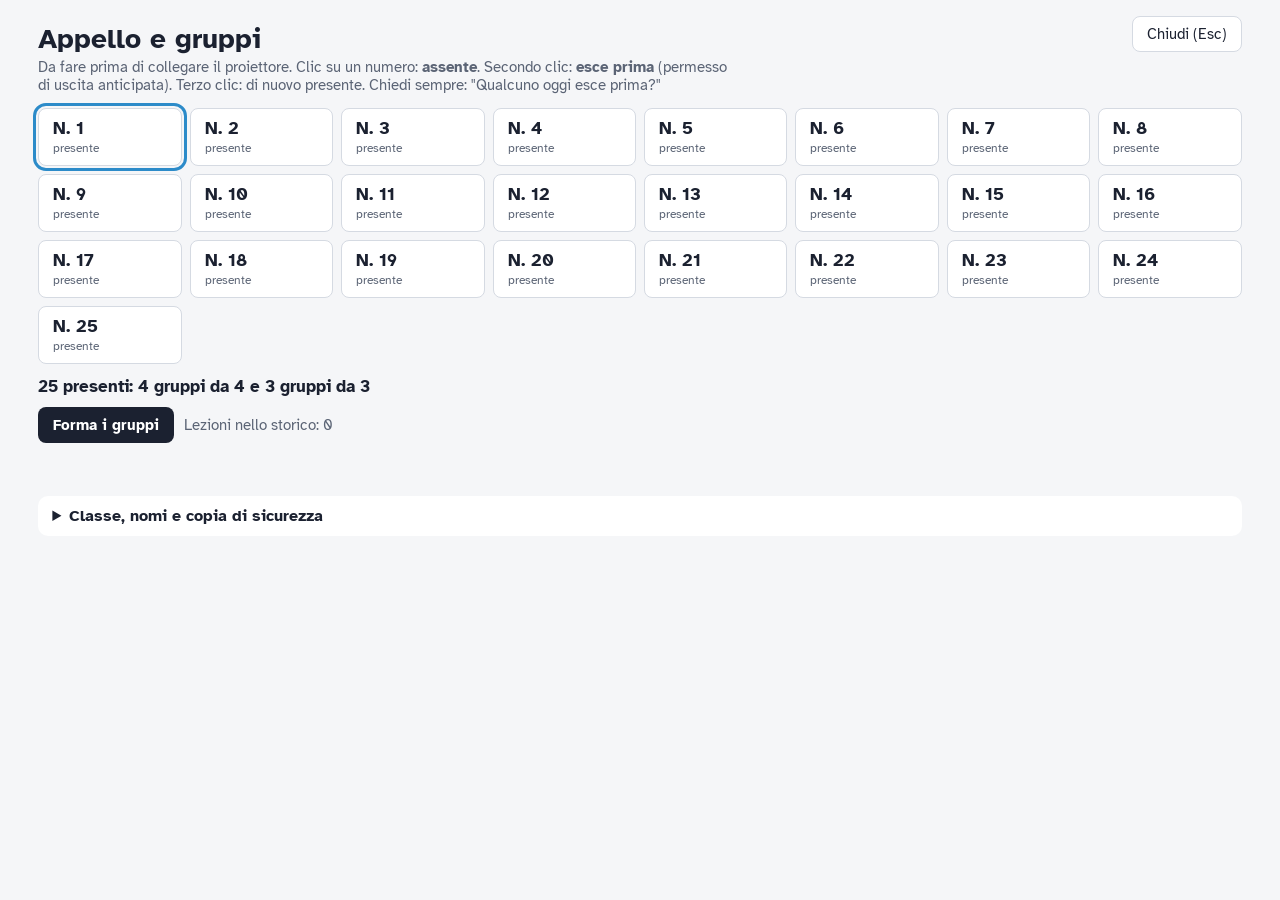
==== commit f1bcabc7: "Pianta dell'aula (4 isole davanti, 3 dietro), 25 iscritti, isole più strette (D-91) Co-Authored-By: " ====
--- a/incontri/incontro-01/index.html
+++ b/incontri/incontro-01/index.html
@@ -440,18 +440,18 @@
 /* pianta dell'aula */
 .pianta{position:relative;flex:1;min-height:0;border:4px solid var(--p16-inchiostro);border-radius:10px;background:var(--p16-bianco);margin-top:.5vh}
 .lavagna{position:absolute;left:30%;right:30%;top:-4px;height:18px;background:var(--p16-inchiostro);color:var(--p16-bianco);font-size:16px;text-align:center;line-height:18px;border-radius:0 0 6px 6px;letter-spacing:.1em;text-transform:uppercase}
-.isola-p{position:absolute;transform:translate(-50%,-50%) scale(.6);opacity:0;transition:opacity .5s,transform .6s cubic-bezier(.2,1.6,.4,1);display:grid;grid-template-columns:minmax(0,1fr) auto minmax(0,1fr);align-items:center;gap:10px;width:var(--w)}
+.isola-p{position:absolute;transform:translate(-50%,-50%) scale(.6);opacity:0;transition:opacity .5s,transform .6s cubic-bezier(.2,1.6,.4,1);display:grid;grid-template-columns:minmax(0,1fr) auto minmax(0,1fr);align-items:center;gap:5px;width:var(--w)}
 .isola-p .lato{display:flex;flex-direction:column;gap:clamp(14px,3vh,34px)}
 .isola-p .lato.sx .nome{justify-content:flex-end}
 .isola-p.on{opacity:1;transform:translate(-50%,-50%)}
 .isola-p .fila{display:grid;grid-template-columns:1fr 1fr;gap:10px;width:100%}
-.isola-p .nome{display:flex;align-items:center;gap:6px;font-size:clamp(15px,1.2vw,24px);font-weight:700;white-space:nowrap;overflow:hidden;text-overflow:ellipsis;opacity:0;transform:translateY(-8px);transition:opacity .4s,transform .4s}
+.isola-p .nome{display:flex;align-items:center;gap:4px;font-size:clamp(13px,1.02vw,22px);letter-spacing:-.01em;font-weight:700;white-space:nowrap;overflow:hidden;text-overflow:ellipsis;opacity:0;transform:translateY(-8px);transition:opacity .4s,transform .4s}
 .isola-p .nome.on{opacity:1;transform:none}
 .isola-p .fila .nome:nth-child(2){justify-content:flex-end}
-.isola-p .nome svg{width:1.1em;height:1.1em;flex:none;color:var(--p16-inchiostro)}
-.banchi{position:relative;display:grid;grid-template-rows:1fr 1fr;gap:3px;width:clamp(60px,5.2vw,100px);height:clamp(90px,15vh,170px);border-radius:6px;padding:3px;background:var(--g)}
+.isola-p .nome svg{width:.95em;height:.95em;flex:none;color:var(--p16-inchiostro)}
+.banchi{position:relative;display:grid;grid-template-rows:1fr 1fr;gap:3px;width:clamp(46px,3.9vw,84px);height:clamp(90px,15vh,170px);border-radius:6px;padding:3px;background:var(--g)}
 .banchi i{border:2px solid rgba(255,255,255,.55);border-radius:4px}
-.banchi .etg{position:absolute;inset:0;display:flex;flex-direction:column;align-items:center;justify-content:center;gap:4px;color:var(--p16-bianco);font-weight:700;font-size:clamp(15px,1.25vw,24px);z-index:1;text-align:center}
+.banchi .etg{position:absolute;inset:0;display:flex;flex-direction:column;align-items:center;justify-content:center;gap:4px;color:var(--p16-bianco);font-weight:700;font-size:clamp(11px,.95vw,20px);z-index:1;text-align:center}
 .banchi .etg svg{width:1.2em;height:1.2em;fill:var(--p16-bianco)}
 .centrato{text-align:center;margin-left:auto;margin-right:auto}
 /* respiro */
@@ -2151,7 +2151,7 @@
 
   // ------------------------------------------------------------ stato
   const oggiData = () => { const d = new Date(); return d.getFullYear() + "-" + String(d.getMonth() + 1).padStart(2, "0") + "-" + String(d.getDate()).padStart(2, "0"); };
-  let classe = leggi(K.classe, { iscritti: 30, nomi: {} });
+  let classe = leggi(K.classe, { iscritti: 25, nomi: {} });   // iscritti del corso 2026/27 (D-91); i nomi si incollano nel pannello, mai in una repo
   let storico = leggi(K.storico, { lezioni: [] });
   let appello = leggi(K.appello, null);
   if (!appello || appello.data !== oggiData()) appello = { data: oggiData(), stato: {} };   // stato[num] = "assente" | "esce"
@@ -2758,7 +2758,8 @@
   }
 
   // ---------- pianta dell'aula: posizione fissa di ogni isola (colonna, riga). Da adattare all'aula vera.
-  const PIANTA = { colonne: 3, righe: 3, pos: { rosso: [0, 0], arancio: [1, 0], verde: [2, 0], petrolio: [0, 1], azzurro: [1, 1], blu: [2, 1], viola: [0, 2], rosa: [1, 2], giallo: [2, 2] } };
+  // Aula vera (19/10, D-91): rettangolo con il lato lungo orizzontale, 4 isole davanti e 3 dietro (al massimo 7 gruppi).
+  const PIANTA = window.P16_PIANTA || { colonne: 4, righe: 2, pos: { rosso: [0, 0], arancio: [1, 0], verde: [2, 0], petrolio: [3, 0], azzurro: [0.5, 1], blu: [1.5, 1], viola: [2.5, 1], rosa: [3.5, 1], giallo: [-0.5, 1] } };
   const SIGLA_RUOLO = n => /^Facilitatore e/.test(n) ? "F" : /^Facilitatore/.test(n) ? "F" : /^Custode/.test(n) ? "C" : /erificatore/.test(n) ? "V" : "S";
   const ICONE_RUOLO = {F: '<circle cx="12" cy="12" r="9" fill="none" stroke="currentColor" stroke-width="2"/><path d="M12 5 L15 12 L12 19 L9 12 Z" fill="currentColor"/>', C: '<path d="M6 3 H18 M6 21 H18 M7 3 C7 9 17 9 17 12 C17 15 7 15 7 21 M17 3 C17 9 7 9 7 12 C7 15 17 15 17 21" fill="none" stroke="currentColor" stroke-width="2" stroke-linejoin="round"/>', V: '<circle cx="10" cy="10" r="6" fill="none" stroke="currentColor" stroke-width="2.2"/><path d="M14.5 14.5 L20 20" stroke="currentColor" stroke-width="2.6" stroke-linecap="round"/>', S: '<path d="M4 20 L5 15 L16 4 L20 8 L9 19 Z M14 6 L18 10" fill="none" stroke="currentColor" stroke-width="2" stroke-linejoin="round"/>'};
   {
@@ -2778,7 +2779,7 @@
         const [c, r] = PIANTA.pos[el.dataset.g] || [0, 0];
         el.style.left = (W * (c + 0.5) / PIANTA.colonne) + "px";
         el.style.top = (18 + (H - 18) * (r + 0.5) / PIANTA.righe) + "px";
-        el.style.setProperty("--w", (W / PIANTA.colonne - 16) + "px");
+        el.style.setProperty("--w", (W / PIANTA.colonne - 6) + "px");
       });
     }
     let tt = [];
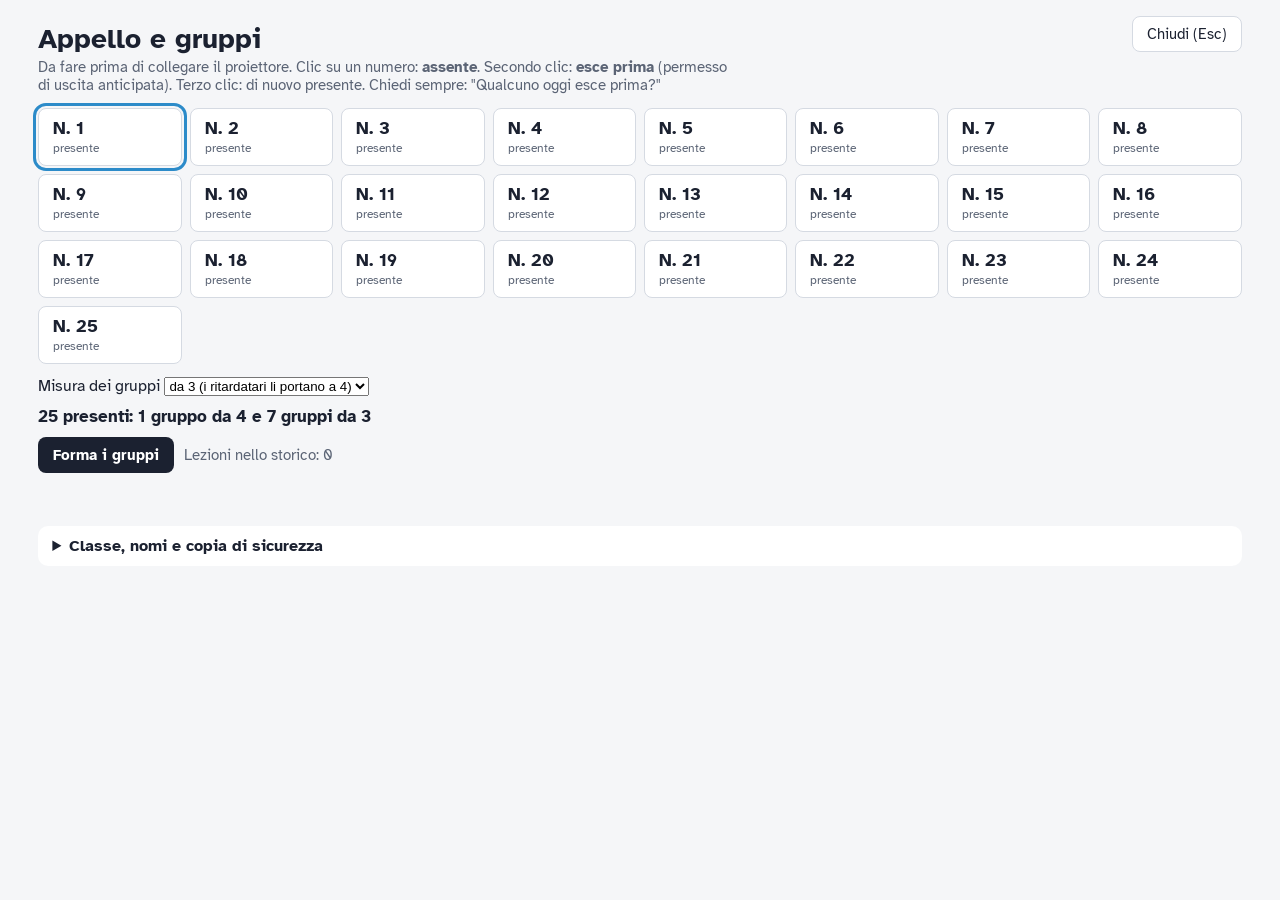
==== commit 3984bed5: "Gruppi da 3 con chi c'è, i ritardatari li portano a 4; pianta per 8-9 isole (D-93) Co-Authored-By: C" ====
--- a/incontri/incontro-01/index.html
+++ b/incontri/incontro-01/index.html
@@ -440,18 +440,18 @@
 /* pianta dell'aula */
 .pianta{position:relative;flex:1;min-height:0;border:4px solid var(--p16-inchiostro);border-radius:10px;background:var(--p16-bianco);margin-top:.5vh}
 .lavagna{position:absolute;left:30%;right:30%;top:-4px;height:18px;background:var(--p16-inchiostro);color:var(--p16-bianco);font-size:16px;text-align:center;line-height:18px;border-radius:0 0 6px 6px;letter-spacing:.1em;text-transform:uppercase}
-.isola-p{position:absolute;transform:translate(-50%,-50%) scale(.6);opacity:0;transition:opacity .5s,transform .6s cubic-bezier(.2,1.6,.4,1);display:grid;grid-template-columns:minmax(0,1fr) auto minmax(0,1fr);align-items:center;gap:5px;width:var(--w)}
+.isola-p{position:absolute;transform:translate(-50%,-50%) scale(calc(var(--k,1)*.6));opacity:0;transition:opacity .5s,transform .6s cubic-bezier(.2,1.6,.4,1);display:grid;grid-template-columns:max-content auto max-content;align-items:center;gap:6px;width:max-content}
 .isola-p .lato{display:flex;flex-direction:column;gap:clamp(14px,3vh,34px)}
 .isola-p .lato.sx .nome{justify-content:flex-end}
-.isola-p.on{opacity:1;transform:translate(-50%,-50%)}
+.isola-p.on{opacity:1;transform:translate(-50%,-50%) scale(var(--k,1))}
 .isola-p .fila{display:grid;grid-template-columns:1fr 1fr;gap:10px;width:100%}
-.isola-p .nome{display:flex;align-items:center;gap:4px;font-size:clamp(13px,1.02vw,22px);letter-spacing:-.01em;font-weight:700;white-space:nowrap;overflow:hidden;text-overflow:ellipsis;opacity:0;transform:translateY(-8px);transition:opacity .4s,transform .4s}
+.isola-p .nome{display:flex;align-items:center;gap:4px;font-size:clamp(15px,1.2vw,26px);font-weight:700;white-space:nowrap;opacity:0;transform:translateY(-8px);transition:opacity .4s,transform .4s}
 .isola-p .nome.on{opacity:1;transform:none}
 .isola-p .fila .nome:nth-child(2){justify-content:flex-end}
 .isola-p .nome svg{width:.95em;height:.95em;flex:none;color:var(--p16-inchiostro)}
-.banchi{position:relative;display:grid;grid-template-rows:1fr 1fr;gap:3px;width:clamp(46px,3.9vw,84px);height:clamp(90px,15vh,170px);border-radius:6px;padding:3px;background:var(--g)}
+.banchi{position:relative;display:grid;grid-template-rows:1fr 1fr;gap:3px;width:clamp(56px,4.4vw,96px);height:clamp(90px,15vh,170px);border-radius:6px;padding:3px;background:var(--g)}
 .banchi i{border:2px solid rgba(255,255,255,.55);border-radius:4px}
-.banchi .etg{position:absolute;inset:0;display:flex;flex-direction:column;align-items:center;justify-content:center;gap:4px;color:var(--p16-bianco);font-weight:700;font-size:clamp(11px,.95vw,20px);z-index:1;text-align:center}
+.banchi .etg{position:absolute;inset:0;display:flex;flex-direction:column;align-items:center;justify-content:center;gap:4px;color:var(--p16-bianco);font-weight:700;font-size:clamp(13px,1.05vw,22px);z-index:1;text-align:center}
 .banchi .etg svg{width:1.2em;height:1.2em;fill:var(--p16-bianco)}
 .centrato{text-align:center;margin-left:auto;margin-right:auto}
 /* respiro */
@@ -1993,8 +1993,11 @@
  * Si usa sul PC d'aula PRIMA di collegare il proiettore: tasto G nelle slide.
  * 1. Appello: un pulsante per ogni numero (o nome). Un clic: assente. Due clic: esce prima.
  *    Tre clic: di nuovo presente.
- * 2. "Forma i gruppi": massimo numero di gruppi da 4, il resto da 3 (16: 4x4; 17: 2x4 + 3x3;
- *    18: 3x4 + 2x3; 19: 4x4 + 1x3; 20: 5x4). Fino a 30 persone, al massimo 9 gruppi.
+ * 2. "Forma i gruppi". Due misure, si sceglie nel pannello (D-93):
+ *    - da 3 (predefinita): massimo numero di gruppi da 3, il resto da 4 (21: 7x3; 22: 6x3 + 1x4;
+ *      23: 5x3 + 2x4). Si formano con chi c'è; i ritardatari entrano nei gruppi da 3, che diventano da 4.
+ *    - da 4: massimo numero di gruppi da 4, il resto da 3 (16: 4x4; 17: 2x4 + 3x3; 20: 5x4).
+ *    Fino a 30 persone, al massimo 9 gruppi.
  * 3. Ruoli sempre coperti. Ognuno cambia ruolo rispetto alla volta prima e capita il meno
  *    possibile con le stesse persone. Chi esce prima non fa il custode (riordino finale)
  *    e, se si può, nemmeno il segretario o il facilitatore; mai due nello stesso gruppo.
@@ -2005,13 +2008,16 @@
  * incontri/gruppi/storico.json, che le slide rileggono all'avvio (window.P16_STORICO_URL) e
  * uniscono a quello del browser. Così lo storico sopravvive anche se il browser viene ripulito.
  *
- * Dati: SOLO nel browser del PC d'aula (localStorage) e nelle copie esportate a mano.
- * Nessun nome entra mai in una repo. I nomi sono facoltativi: senza nomi si usano i numeri
+ * Dati: nel browser del PC d'aula (localStorage) e nelle copie esportate a mano. Nella repo
+ * PRIVATA, con l'autorizzazione di Pietro (D-92), i nomi stanno in incontri/gruppi/classe.js
+ * (window.P16_CLASSE), da cancellare a fine progetto. Mai nomi nella repo pubblica. Lo storico
+ * si legge anche da incontri/gruppi/storico.js (window.P16_STORICO): i file .js funzionano
+ * anche aprendo le slide da file://, dove fetch non funziona. Senza nomi si usano i numeri
  * del registro. Il riepilogo per "Fine lezione" (p16-gruppi-riepilogo) non contiene nomi.
  */
 (function () {
   "use strict";
-  const K = { classe: "p16-classe", storico: "p16-storico", oggi: "p16-gruppi-oggi", riep: "p16-gruppi-riepilogo", appello: "p16-appello" };
+  const K = { misura: "p16-gruppi-misura", classe: "p16-classe", storico: "p16-storico", oggi: "p16-gruppi-oggi", riep: "p16-gruppi-riepilogo", appello: "p16-appello" };
   const leggi = (k, d) => { try { const v = JSON.parse(localStorage.getItem(k) || "null"); return v == null ? d : v; } catch (e) { return d; } };
   const scrivi = (k, v) => { try { localStorage.setItem(k, JSON.stringify(v)); return true; } catch (e) { return false; } };
 
@@ -2026,11 +2032,14 @@
   const BASE = { F: ["F"], C: ["C"], V: ["V"], S: ["S"], FC: ["F", "C"], V2: ["V"] };
 
   // ------------------------------------------------------------ dimensioni dei gruppi
-  function dimensioni(n) {
+  const misura = () => leggi(K.misura, 3) === 4 ? 4 : 3;
+  function dimensioni(n, m) {
+    m = m || misura();
     if (n <= 0) return [];
     if (n < 6) return [n];                         // 1-5 presenti: un solo gruppo
-    const tre = (4 - (n % 4)) % 4;                 // quanti gruppi da 3 servono
-    const quattro = (n - 3 * tre) / 4;
+    let tre, quattro;
+    if (m === 3) { quattro = n % 3 === 0 ? 0 : n % 3 === 1 ? 1 : 2; tre = (n - 4 * quattro) / 3; }   // massimo dei gruppi da 3
+    else { tre = (4 - (n % 4)) % 4; quattro = (n - 3 * tre) / 4; }                                  // massimo dei gruppi da 4
     return Array(quattro).fill(4).concat(Array(tre).fill(3));
   }
   function ruoliPer(d) {
@@ -2168,6 +2177,32 @@
     if (nuove) scrivi(K.storico, storico);
     return nuove;
   }
+  // Link con i nomi (D-92): .../incontro-NN/#classe=<base64url di {"iscritti","nomi"}>. Il frammento dopo #
+  // non arriva mai al server: i nomi passano solo dal link (privato, di Pietro) al browser, che li salva
+  // e toglie il frammento dall'indirizzo. Basta aprirlo una volta per ogni browser.
+  try {
+    const m = /^#classe=([A-Za-z0-9_-]+)$/.exec(location.hash);
+    if (m) {
+      const b64 = m[1].replace(/-/g, "+").replace(/_/g, "/");
+      const j = JSON.parse(new TextDecoder().decode(Uint8Array.from(atob(b64), c => c.charCodeAt(0))));
+      if (j && j.nomi) { classe = { iscritti: j.iscritti || classe.iscritti, nomi: j.nomi }; scrivi(K.classe, classe); }
+      history.replaceState(null, "", location.pathname + location.search);
+    }
+  } catch (e) {}
+  // Pulizia una tantum (20/10/2026, richiesta di Pietro): le lezioni fatte per prova prima della
+  // prima lezione vera si cancellano dallo storico del browser, una sola volta, e solo prima delle 12.
+  try {
+    if (!localStorage.getItem("p16-pulizia-prove") && new Date() < new Date("2026-10-20T12:00:00+02:00")) {
+      storico = { lezioni: [] }; scrivi(K.storico, storico);
+      localStorage.removeItem(K.oggi); localStorage.removeItem(K.riep);
+      localStorage.setItem("p16-pulizia-prove", "1");
+    } else if (!localStorage.getItem("p16-pulizia-prove")) localStorage.setItem("p16-pulizia-prove", "1");
+  } catch (e) {}
+  if (window.P16_STORICO) { daFile = (window.P16_STORICO.lezioni || []).length; unisci(window.P16_STORICO); }
+  // nomi della classe dal file della repo privata (D-92): valgono se nel browser non ci sono nomi
+  if (window.P16_CLASSE && window.P16_CLASSE.nomi && !Object.keys(classe.nomi || {}).length) {
+    classe = { iscritti: window.P16_CLASSE.iscritti || classe.iscritti, nomi: window.P16_CLASSE.nomi }; scrivi(K.classe, classe);
+  }
   if (window.P16_STORICO_URL) {
     fetch(window.P16_STORICO_URL, { cache: "no-store" }).then(r => r.ok ? r.json() : null)
       .then(j => { daFile = j && j.lezioni ? j.lezioni.length : 0; unisci(j); if (pann) disegna(); })
@@ -2233,8 +2268,9 @@
 <div class="p16g-appello" id="p16g-appello">${numeri().map(n => {
       const s = appello.stato[n] || "";
       const et = s === "assente" ? "assente" : s === "esce" ? "esce prima" : "presente";
-      return `<button type="button" data-n="${n}" class="${s}" aria-label="${nome(n)}: ${et}"><b>${nome(n)}</b><small>${et}</small></button>`;
+      return `<button type="button" data-n="${n}" class="${s}" aria-label="${nome(n)}: ${et}"><b>${classe.nomi && classe.nomi[n] ? n + ". " + nome(n) : nome(n)}</b><small>${et}</small></button>`;
     }).join("")}</div>
+<div class="p16g-riga"><label>Misura dei gruppi <select id="p16g-misura"><option value="3"${misura() === 3 ? " selected" : ""}>da 3 (i ritardatari li portano a 4)</option><option value="4"${misura() === 4 ? " selected" : ""}>da 4 (il resto da 3)</option></select></label></div>
 <div class="p16g-riga"><span class="p16g-conta">${pres} presenti${usc ? ", " + usc + " esce prima" : ""}: ${descrivi(pres)}</span></div>
 <div class="p16g-riga">
   <button class="prim" type="button" id="p16g-forma">${proposta ? "Rifai i gruppi" : "Forma i gruppi"}</button>
@@ -2246,7 +2282,7 @@
       const c = COLORI.find(x => x.id === g.id) || { nome: g.id, hex: "#5B6475" };
       return `<div class="p16g-gr"><div class="t" style="background:${c.hex}">${c.nome}</div><ul>${g.membri.map(m => `<li>${nome(m.num)}${m.esce ? " <em>esce prima</em>" : ""}<span>${RUOLI[m.ruolo]}</span></li>`).join("")}</ul></div>`;
     }).join("")}</div>` : ""}
-${proposta ? `<div class="p16g-riga"><span class="nota" style="margin:0">Ritardatario: </span><select id="p16g-rit" aria-label="Ritardatario">${numeri().filter(n => appello.stato[n] === "assente").map(n => `<option value="${n}">${nome(n)}</option>`).join("")}</select><button type="button" id="p16g-agg">Aggiungi a un gruppo</button></div>` : ""}
+${proposta ? `<div class="p16g-riga"><span class="nota" style="margin:0">Ritardatario: </span><select id="p16g-rit" aria-label="Ritardatario">${numeri().filter(n => appello.stato[n] === "assente").map(n => `<option value="${n}">${n}. ${nome(n)}</option>`).join("")}</select><button type="button" id="p16g-agg">Aggiungi a un gruppo</button></div>` : ""}
 <details>
   <summary>Classe, nomi e copia di sicurezza</summary>
   <p class="nota">I nomi restano solo in questo browser. Uno per riga, nell'ordine del registro: la riga 1 è il numero 1. Senza nomi si usano i numeri.</p>
@@ -2255,11 +2291,14 @@
   <div class="p16g-riga">
     <button type="button" id="p16g-salvanomi">Salva classe</button>
     <button type="button" id="p16g-esporta">Scarica copia (classe e storico)</button>
+    <button type="button" id="p16g-togli-oggi">Togli dallo storico i gruppi di oggi</button>
+    <button type="button" id="p16g-azzera">Azzera tutto lo storico</button>
     <label><button type="button" id="p16g-importa-btn">Carica copia o file di una lezione</button><input type="file" id="p16g-importa" accept=".json,application/json" hidden></label>
   </div>
   <p class="nota">La copia contiene i nomi: tienila sul PC o su una chiavetta, mai in una repo o online.</p>
 </details>`;
     pann.querySelector("#p16g-chiudi").onclick = chiudi;
+    pann.querySelector("#p16g-misura").onchange = e => { scrivi(K.misura, +e.target.value); proposta = null; disegna(); };
     pann.querySelector("#p16g-appello").onclick = e => {
       const b = e.target.closest("button[data-n]"); if (!b) return;
       const n = +b.dataset.n, s = appello.stato[n];
@@ -2279,6 +2318,21 @@
       const sel = pann.querySelector("#p16g-rit"); if (!sel.value) return;
       aggiungi(+sel.value);
     };
+    // azzeramenti: si chiede una conferma con un secondo clic (niente finestre del browser)
+    const conSecondoClic = (id, testo, fai) => {
+      const b = pann.querySelector(id); let armato = false;
+      b.onclick = () => { if (!armato) { armato = true; b.textContent = "Clicca di nuovo per confermare"; setTimeout(() => { armato = false; b.textContent = testo; }, 4000); return; } fai(); };
+    };
+    conSecondoClic("#p16g-togli-oggi", "Togli dallo storico i gruppi di oggi", () => {
+      storico.lezioni = storico.lezioni.filter(l => l.data !== oggiData()); scrivi(K.storico, storico);
+      try { localStorage.removeItem(K.oggi); localStorage.removeItem(K.riep); } catch (e) {}
+      proposta = null; disegna(); msg("Gruppi di oggi tolti dallo storico.");
+    });
+    conSecondoClic("#p16g-azzera", "Azzera tutto lo storico", () => {
+      storico = { lezioni: [] }; scrivi(K.storico, storico);
+      try { localStorage.removeItem(K.oggi); localStorage.removeItem(K.riep); } catch (e) {}
+      proposta = null; disegna(); msg("Storico azzerato in questo browser.");
+    });
     pann.querySelector("#p16g-salvanomi").onclick = () => {
       const righe = pann.querySelector("#p16g-nomi").value.split("\n").map(s => s.trim());
       let iscr = Math.max(1, Math.min(30, +pann.querySelector("#p16g-iscr").value || 30));
@@ -2328,7 +2382,7 @@
     storico.lezioni.push({ data, gruppi: proposta.map(g => ({ id: g.id, membri: g.membri.map(m => ({ num: m.num, ruolo: m.ruolo })) })) });
     storico.lezioni.sort((a, b) => a.data < b.data ? -1 : 1);
     scrivi(K.storico, storico);
-    scrivi(K.oggi, { data, gruppi: proposta.map(g => ({ id: g.id, n: g.membri.length, membri: g.membri.map(m => ({ nome: nome(m.num), ruolo: RUOLI[m.ruolo] })) })) });
+    scrivi(K.oggi, { data, gruppi: proposta.map(g => ({ id: g.id, n: g.membri.length, membri: g.membri.map(m => ({ num: m.num, nome: nome(m.num), ruolo: RUOLI[m.ruolo] })) })) });   // num: le slide rileggono il nome aggiornato
     scrivi(K.riep, {
       data, presenti: presenti().length, escono_prima: uscite().length,
       gruppi: proposta.map(g => ({ id: g.id, n: g.membri.length, ruoli: g.membri.map(m => m.ruolo) })),
@@ -2352,7 +2406,7 @@
     }
   });
 
-  window.Gruppi = { apri, chiudi, dimensioni, descrivi, colori: COLORI, nomiRuoli: RUOLI, _forma: forma, _statistiche: statistiche };
+  window.Gruppi = { apri, chiudi, nome: num => nome(num), dimensioni, descrivi, colori: COLORI, nomiRuoli: RUOLI, _forma: forma, _statistiche: statistiche };
 })();
 
 </script>
@@ -2547,7 +2601,7 @@
   // ---------- gruppi animati
   const RUOLI4 = ["Facilitatore", "Custode", "Verificatore", "Segretario"], RUOLI3 = ["Facilitatore e custode", "Verificatore", "Segretario"];
   const membri = (oggi && oggi.gruppi && oggi.gruppi[0] && oggi.gruppi[0].membri)
-    ? oggi.gruppi.map(x => ({ g: G.find(c => c.id === x.id), m: x.membri }))
+    ? oggi.gruppi.map(x => ({ g: G.find(c => c.id === x.id), m: x.membri.map(m => Object.assign({}, m, { nome: (m.num && window.Gruppi && Gruppi.nome) ? Gruppi.nome(m.num) : m.nome })) }))
     : presenti.map((p, k) => ({ g: p.g, m: Array.from({ length: p.n }, (_, j) => ({ nome: "Studente " + (k * 4 + j + 1), ruolo: (p.n === 3 ? RUOLI3 : RUOLI4)[j] })) }));
   document.getElementById("gruppi-demo").textContent = (oggi && oggi.gruppi && oggi.gruppi[0] && oggi.gruppi[0].membri) ? "" : "Dati di prova.";
   // ---------- slide 0: appello e gruppi
@@ -2759,11 +2813,17 @@
 
   // ---------- pianta dell'aula: posizione fissa di ogni isola (colonna, riga). Da adattare all'aula vera.
   // Aula vera (19/10, D-91): rettangolo con il lato lungo orizzontale, 4 isole davanti e 3 dietro (al massimo 7 gruppi).
-  const PIANTA = window.P16_PIANTA || { colonne: 4, righe: 2, pos: { rosso: [0, 0], arancio: [1, 0], verde: [2, 0], petrolio: [3, 0], azzurro: [0.5, 1], blu: [1.5, 1], viola: [2.5, 1], rosa: [3.5, 1], giallo: [-0.5, 1] } };
+  // Pianta (D-91, D-93): 4 isole davanti (le prime 4 nell'ordine dei colori), le altre dietro, centrate.
+  // Con 8-9 gruppi la fila dietro ha 4-5 isole e la pianta si allarga a 4-5 colonne.
+  const piantaPer = ids => { const dav = ids.slice(0, 4), die = ids.slice(4), col = Math.max(4, die.length), pos = {};
+    dav.forEach((id, i) => pos[id] = [(col - dav.length) / 2 + i, 0]); die.forEach((id, j) => pos[id] = [(col - die.length) / 2 + j, 1]);
+    return { colonne: col, righe: 2, pos }; };
+  let PIANTA = window.P16_PIANTA;
   const SIGLA_RUOLO = n => /^Facilitatore e/.test(n) ? "F" : /^Facilitatore/.test(n) ? "F" : /^Custode/.test(n) ? "C" : /erificatore/.test(n) ? "V" : "S";
   const ICONE_RUOLO = {F: '<circle cx="12" cy="12" r="9" fill="none" stroke="currentColor" stroke-width="2"/><path d="M12 5 L15 12 L12 19 L9 12 Z" fill="currentColor"/>', C: '<path d="M6 3 H18 M6 21 H18 M7 3 C7 9 17 9 17 12 C17 15 7 15 7 21 M17 3 C17 9 7 9 7 12 C7 15 17 15 17 21" fill="none" stroke="currentColor" stroke-width="2" stroke-linejoin="round"/>', V: '<circle cx="10" cy="10" r="6" fill="none" stroke="currentColor" stroke-width="2.2"/><path d="M14.5 14.5 L20 20" stroke="currentColor" stroke-width="2.6" stroke-linecap="round"/>', S: '<path d="M4 20 L5 15 L16 4 L20 8 L9 19 Z M14 6 L18 10" fill="none" stroke="currentColor" stroke-width="2" stroke-linejoin="round"/>'};
   {
     const pianta = document.getElementById("pianta");
+    PIANTA = PIANTA || piantaPer(membri.map(x => x.g.id));
     membri.forEach(x => {
       const el = document.createElement("div"); el.className = "isola-p"; el.dataset.g = x.g.id;
       el.style.setProperty("--g", x.g.hex);
@@ -2775,12 +2835,14 @@
     });
     function disponi() {
       const W = pianta.clientWidth, H = pianta.clientHeight;
+      let k = 1;   // un solo fattore per tutte le isole: si rimpiccioliscono insieme quanto basta per stare nella pianta
       pianta.querySelectorAll(".isola-p").forEach(el => {
         const [c, r] = PIANTA.pos[el.dataset.g] || [0, 0];
         el.style.left = (W * (c + 0.5) / PIANTA.colonne) + "px";
         el.style.top = (18 + (H - 18) * (r + 0.5) / PIANTA.righe) + "px";
-        el.style.setProperty("--w", (W / PIANTA.colonne - 6) + "px");
+        k = Math.min(k, Math.min(1, (W / PIANTA.colonne - 10) / el.offsetWidth, ((H - 22) / PIANTA.righe - 12) / el.offsetHeight));
       });
+      pianta.style.setProperty("--k", k.toFixed(3));
     }
     let tt = [];
     Motore.registra("gruppi", {
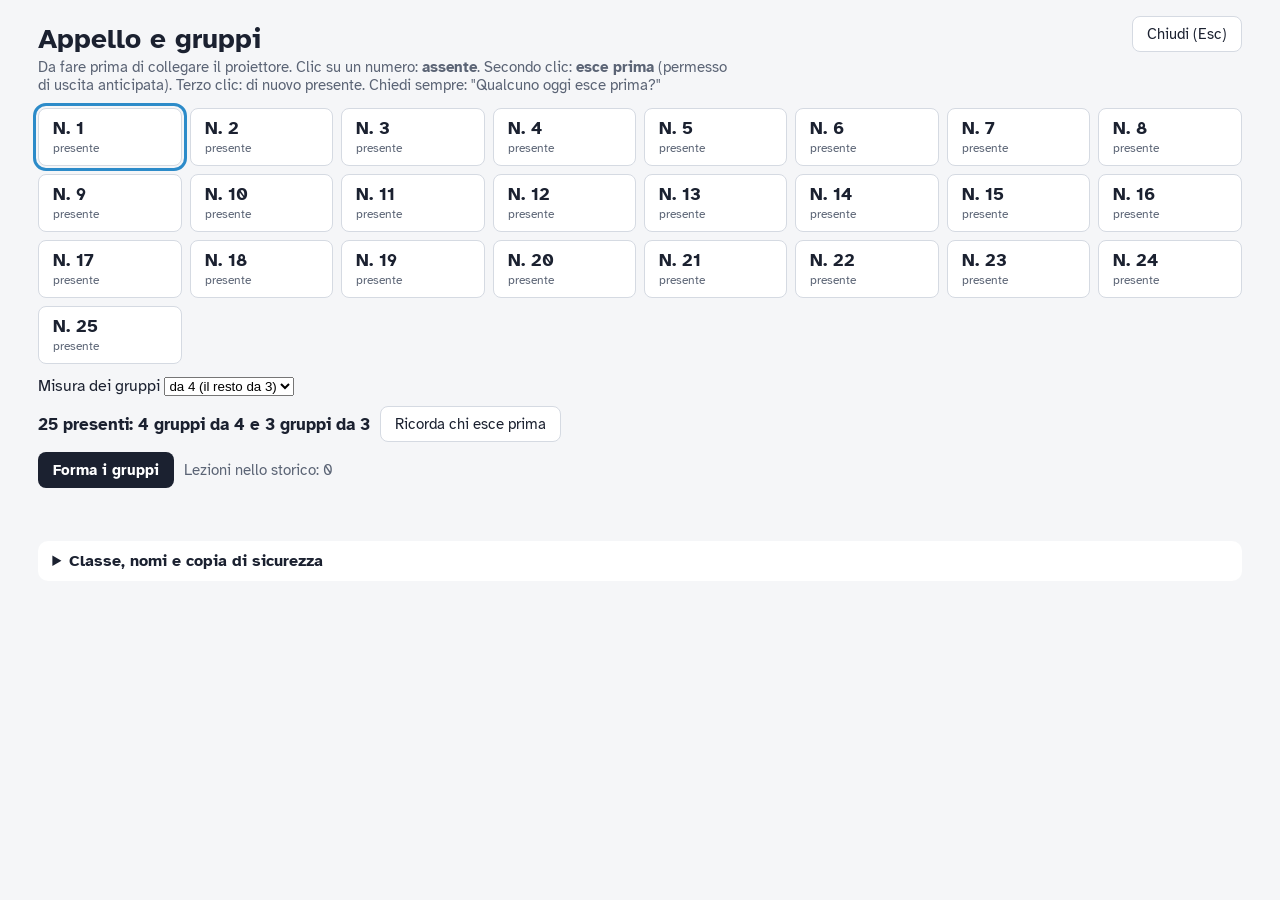
==== commit 1bb8445a: "Dopo l'incontro 1: gruppi da 4 con ritardatari senza ruolo, chi esce prima, ruoli ricordati, tasto P" ====
--- a/incontri/incontro-01/index.html
+++ b/incontri/incontro-01/index.html
@@ -1993,11 +1993,15 @@
  * Si usa sul PC d'aula PRIMA di collegare il proiettore: tasto G nelle slide.
  * 1. Appello: un pulsante per ogni numero (o nome). Un clic: assente. Due clic: esce prima.
  *    Tre clic: di nuovo presente.
- * 2. "Forma i gruppi". Due misure, si sceglie nel pannello (D-93):
- *    - da 3 (predefinita): massimo numero di gruppi da 3, il resto da 4 (21: 7x3; 22: 6x3 + 1x4;
- *      23: 5x3 + 2x4). Si formano con chi c'è; i ritardatari entrano nei gruppi da 3, che diventano da 4.
- *    - da 4: massimo numero di gruppi da 4, il resto da 3 (16: 4x4; 17: 2x4 + 3x3; 20: 5x4).
+ * 2. "Forma i gruppi". Due misure, si sceglie nel pannello (D-93, D-95):
+ *    - da 4 (predefinita): massimo numero di gruppi da 4, il resto da 3 (16: 4x4; 17: 2x4 + 3x3;
+ *      20: 5x4; 21: 3x4 + 3x3; 25: 4x4 + 3x3).
+ *    - da 3: massimo numero di gruppi da 3, il resto da 4 (21: 7x3; 22: 6x3 + 1x4).
  *    Fino a 30 persone, al massimo 9 gruppi.
+ *    Ritardatari (D-95): "Aggiungi a un gruppo" li mette in più, SENZA RUOLO, nel gruppo più piccolo;
+ *    i ruoli del gruppo non cambiano.
+ *    Chi esce sempre prima (D-95): "Ricorda chi esce prima" salva nel browser i numeri segnati
+ *    "esce prima"; dalla lezione dopo l'appello parte già con loro segnati così.
  * 3. Ruoli sempre coperti. Ognuno cambia ruolo rispetto alla volta prima e capita il meno
  *    possibile con le stesse persone. Chi esce prima non fa il custode (riordino finale)
  *    e, se si può, nemmeno il segretario o il facilitatore; mai due nello stesso gruppo.
@@ -2027,12 +2031,12 @@
   const COLORI = P ? ORDINE.map(id => P.gruppi.find(g => g.id === id)).filter(Boolean) : [];
   const RUOLI = {
     F: "Facilitatore", C: "Custode", V: "Verificatore", S: "Segretario",
-    FC: "Facilitatore e custode", V2: "Secondo verificatore",
+    FC: "Facilitatore e custode", V2: "Secondo verificatore", X: "Senza ruolo",
   };
-  const BASE = { F: ["F"], C: ["C"], V: ["V"], S: ["S"], FC: ["F", "C"], V2: ["V"] };
+  const BASE = { F: ["F"], C: ["C"], V: ["V"], S: ["S"], FC: ["F", "C"], V2: ["V"], X: [] };
 
   // ------------------------------------------------------------ dimensioni dei gruppi
-  const misura = () => leggi(K.misura, 3) === 4 ? 4 : 3;
+  const misura = () => leggi(K.misura, 4) === 3 ? 3 : 4;   // D-95: da 4 se possibile, poi da 3
   function dimensioni(n, m) {
     m = m || misura();
     if (n <= 0) return [];
@@ -2150,7 +2154,7 @@
       const tot = costi.reduce((s, c) => s + c.costo, 0);
       if (!migliore || tot < migliore.tot) migliore = { tot, gruppi, costi };
     }
-    const ORD = { F: 0, FC: 0, C: 1, V: 2, V2: 3, S: 4 };
+    const ORD = { F: 0, FC: 0, C: 1, V: 2, V2: 3, S: 4, X: 5 };
     return migliore.gruppi.map((m, i) => ({
       id: COLORI[i] ? COLORI[i].id : "g" + (i + 1),
       membri: m.map((num, j) => ({ num, ruolo: migliore.costi[i].ruoli[j], esce: esceSet.has(num) || undefined }))
@@ -2163,7 +2167,10 @@
   let classe = leggi(K.classe, { iscritti: 25, nomi: {} });   // iscritti del corso 2026/27 (D-91); i nomi si incollano nel pannello, mai in una repo
   let storico = leggi(K.storico, { lezioni: [] });
   let appello = leggi(K.appello, null);
-  if (!appello || appello.data !== oggiData()) appello = { data: oggiData(), stato: {} };   // stato[num] = "assente" | "esce"
+  if (!appello || appello.data !== oggiData()) {   // stato[num] = "assente" | "esce"; chi esce sempre prima parte già segnato (D-95)
+    appello = { data: oggiData(), stato: {} };
+    (classe.escono || []).forEach(n => { appello.stato[n] = "esce"; });
+  }
   let proposta = null;
   let daFile = 0;
 
@@ -2270,8 +2277,8 @@
       const et = s === "assente" ? "assente" : s === "esce" ? "esce prima" : "presente";
       return `<button type="button" data-n="${n}" class="${s}" aria-label="${nome(n)}: ${et}"><b>${classe.nomi && classe.nomi[n] ? n + ". " + nome(n) : nome(n)}</b><small>${et}</small></button>`;
     }).join("")}</div>
-<div class="p16g-riga"><label>Misura dei gruppi <select id="p16g-misura"><option value="3"${misura() === 3 ? " selected" : ""}>da 3 (i ritardatari li portano a 4)</option><option value="4"${misura() === 4 ? " selected" : ""}>da 4 (il resto da 3)</option></select></label></div>
-<div class="p16g-riga"><span class="p16g-conta">${pres} presenti${usc ? ", " + usc + " esce prima" : ""}: ${descrivi(pres)}</span></div>
+<div class="p16g-riga"><label>Misura dei gruppi <select id="p16g-misura"><option value="4"${misura() === 4 ? " selected" : ""}>da 4 (il resto da 3)</option><option value="3"${misura() === 3 ? " selected" : ""}>da 3 (il resto da 4)</option></select></label></div>
+<div class="p16g-riga"><span class="p16g-conta">${pres} presenti${usc ? ", " + usc + " esce prima" : ""}: ${descrivi(pres)}</span><button type="button" id="p16g-escono">Ricorda chi esce prima</button><span class="nota" style="margin:0">${(classe.escono || []).length ? "Escono sempre prima: " + classe.escono.map(n => nome(n)).join(", ") : ""}</span></div>
 <div class="p16g-riga">
   <button class="prim" type="button" id="p16g-forma">${proposta ? "Rifai i gruppi" : "Forma i gruppi"}</button>
   ${proposta ? '<button class="prim" type="button" id="p16g-conferma">Conferma e mostra</button>' : ""}
@@ -2298,6 +2305,7 @@
   <p class="nota">La copia contiene i nomi: tienila sul PC o su una chiavetta, mai in una repo o online.</p>
 </details>`;
     pann.querySelector("#p16g-chiudi").onclick = chiudi;
+    pann.querySelector("#p16g-escono").onclick = () => { classe.escono = uscite(); scrivi(K.classe, classe); disegna(); msg(classe.escono.length ? "Dalla prossima lezione partono già segnati come \"esce prima\"." : "Nessuno segnato come \"esce prima\"."); };
     pann.querySelector("#p16g-misura").onchange = e => { scrivi(K.misura, +e.target.value); proposta = null; disegna(); };
     pann.querySelector("#p16g-appello").onclick = e => {
       const b = e.target.closest("button[data-n]"); if (!b) return;
@@ -2361,16 +2369,12 @@
   function msg(t) { const m = pann && pann.querySelector("#p16g-msg"); if (m) m.textContent = t; }
 
   function aggiungi(num) {
-    // Il ritardatario entra nel gruppo più piccolo (D-79). In un gruppo da 3 i ruoli tornano quattro:
-    // chi era facilitatore e custode resta facilitatore, il ritardatario fa il custode.
-    // In un gruppo da 4 fa il secondo verificatore; in un gruppo da 2 il verificatore.
+    // Il ritardatario entra in più, senza ruolo, nel gruppo più piccolo (D-95, supera D-79):
+    // i ruoli del gruppo restano quelli dati all'inizio. Solo in un gruppo da 2 fa il verificatore.
     delete appello.stato[num]; scrivi(K.appello, appello);
-    let g = proposta.slice().sort((a, b) => a.membri.length - b.membri.length)[0];
-    if (g.membri.length === 3) {
-      const fc = g.membri.find(m => m.ruolo === "FC"); if (fc) fc.ruolo = "F";
-      g.membri.push({ num, ruolo: "C" });
-    } else g.membri.push({ num, ruolo: g.membri.length >= 4 ? "V2" : "V" });
-    const ORD = { F: 0, FC: 0, C: 1, V: 2, V2: 3, S: 4 };
+    const g = proposta.slice().sort((a, b) => a.membri.length - b.membri.length)[0];
+    g.membri.push({ num, ruolo: g.membri.length <= 2 ? "V" : "X" });
+    const ORD = { F: 0, FC: 0, C: 1, V: 2, V2: 3, S: 4, X: 5 };
     g.membri.sort((a, b) => ORD[a.ruolo] - ORD[b.ruolo]);
     if (salvatoOggi()) conferma(); else disegna();
   }
@@ -2819,8 +2823,8 @@
     dav.forEach((id, i) => pos[id] = [(col - dav.length) / 2 + i, 0]); die.forEach((id, j) => pos[id] = [(col - die.length) / 2 + j, 1]);
     return { colonne: col, righe: 2, pos }; };
   let PIANTA = window.P16_PIANTA;
-  const SIGLA_RUOLO = n => /^Facilitatore e/.test(n) ? "F" : /^Facilitatore/.test(n) ? "F" : /^Custode/.test(n) ? "C" : /erificatore/.test(n) ? "V" : "S";
-  const ICONE_RUOLO = {F: '<circle cx="12" cy="12" r="9" fill="none" stroke="currentColor" stroke-width="2"/><path d="M12 5 L15 12 L12 19 L9 12 Z" fill="currentColor"/>', C: '<path d="M6 3 H18 M6 21 H18 M7 3 C7 9 17 9 17 12 C17 15 7 15 7 21 M17 3 C17 9 7 9 7 12 C7 15 17 15 17 21" fill="none" stroke="currentColor" stroke-width="2" stroke-linejoin="round"/>', V: '<circle cx="10" cy="10" r="6" fill="none" stroke="currentColor" stroke-width="2.2"/><path d="M14.5 14.5 L20 20" stroke="currentColor" stroke-width="2.6" stroke-linecap="round"/>', S: '<path d="M4 20 L5 15 L16 4 L20 8 L9 19 Z M14 6 L18 10" fill="none" stroke="currentColor" stroke-width="2" stroke-linejoin="round"/>'};
+  const SIGLA_RUOLO = n => /^Facilitatore e/.test(n) ? "F" : /^Facilitatore/.test(n) ? "F" : /^Custode/.test(n) ? "C" : /erificatore/.test(n) ? "V" : /^Senza/.test(n) ? "X" : "S";
+  const ICONE_RUOLO = {F: '<circle cx="12" cy="12" r="9" fill="none" stroke="currentColor" stroke-width="2"/><path d="M12 5 L15 12 L12 19 L9 12 Z" fill="currentColor"/>', C: '<path d="M6 3 H18 M6 21 H18 M7 3 C7 9 17 9 17 12 C17 15 7 15 7 21 M17 3 C17 9 7 9 7 12 C7 15 17 15 17 21" fill="none" stroke="currentColor" stroke-width="2" stroke-linejoin="round"/>', V: '<circle cx="10" cy="10" r="6" fill="none" stroke="currentColor" stroke-width="2.2"/><path d="M14.5 14.5 L20 20" stroke="currentColor" stroke-width="2.6" stroke-linecap="round"/>', S: '<path d="M4 20 L5 15 L16 4 L20 8 L9 19 Z M14 6 L18 10" fill="none" stroke="currentColor" stroke-width="2" stroke-linejoin="round"/>', X: '<circle cx="12" cy="12" r="8" fill="none" stroke="currentColor" stroke-width="2" stroke-dasharray="3 3"/>'};
   {
     const pianta = document.getElementById("pianta");
     PIANTA = PIANTA || piantaPer(membri.map(x => x.g.id));
